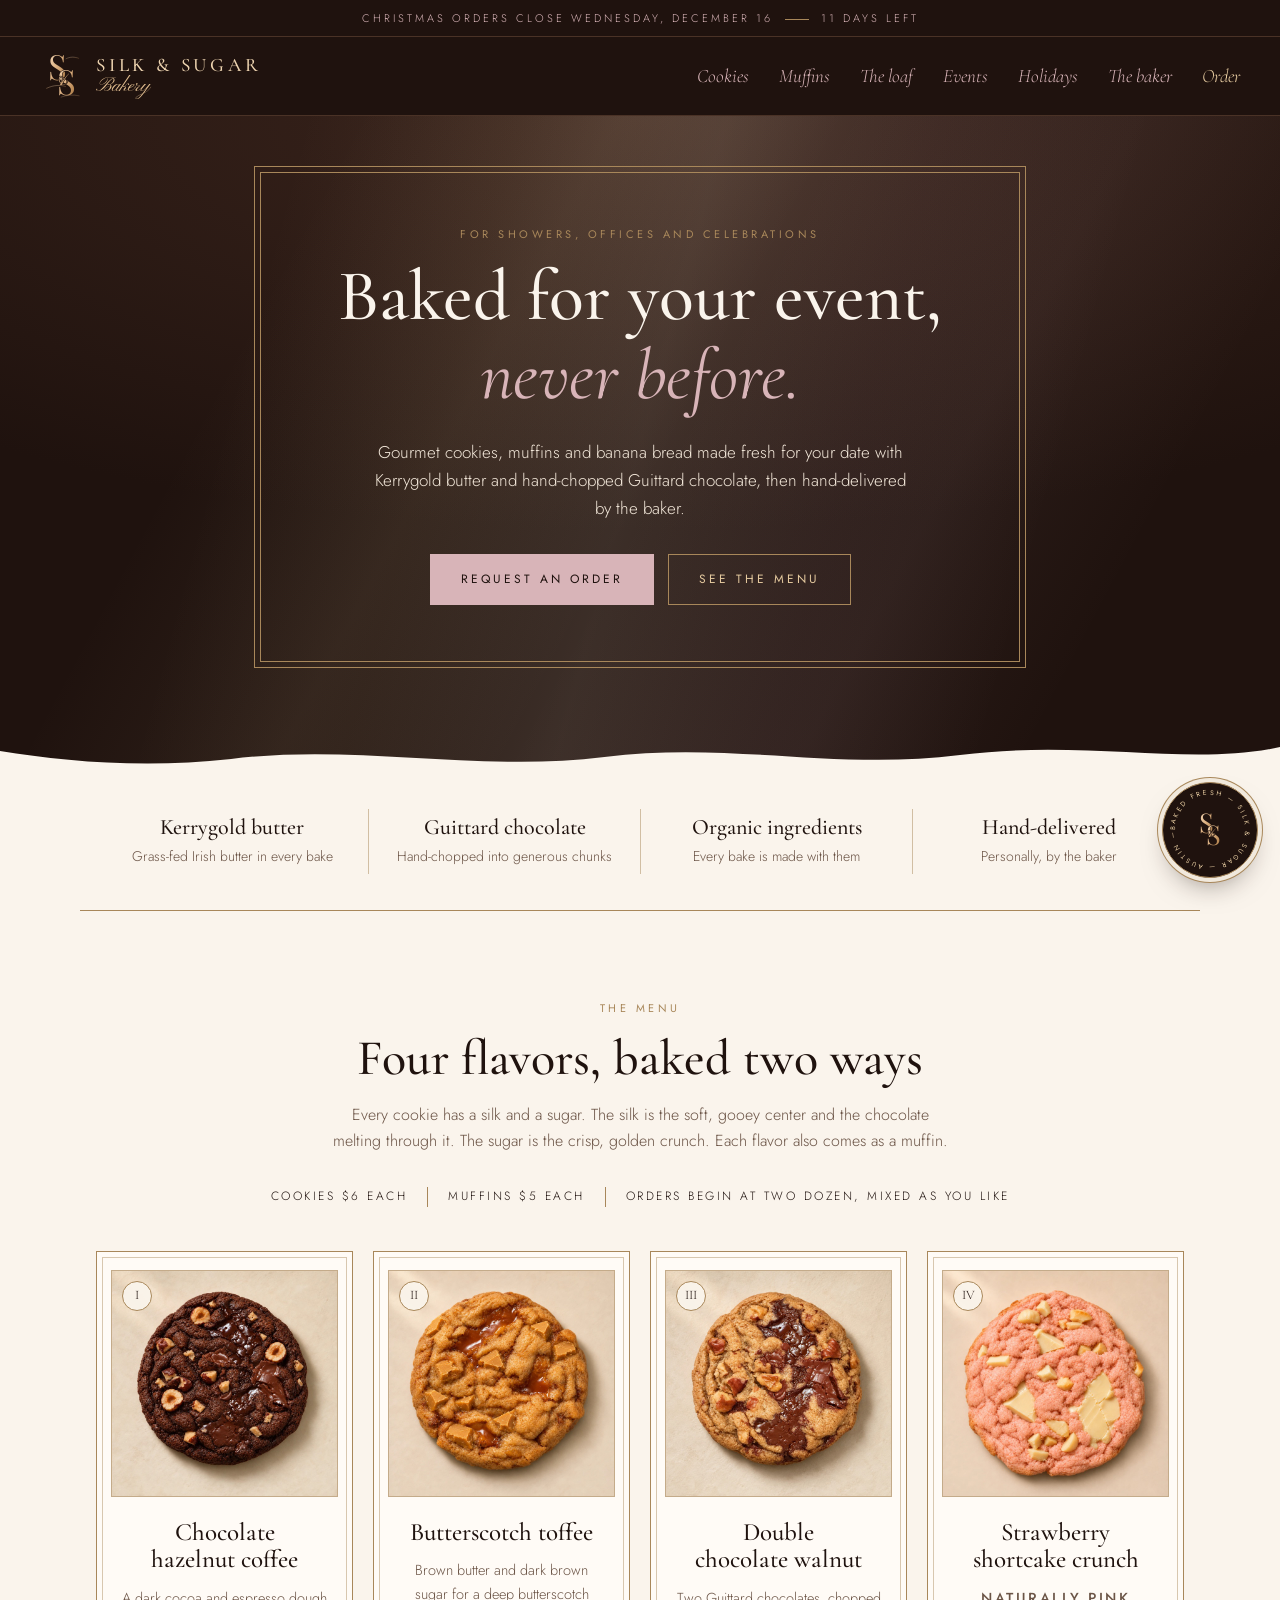
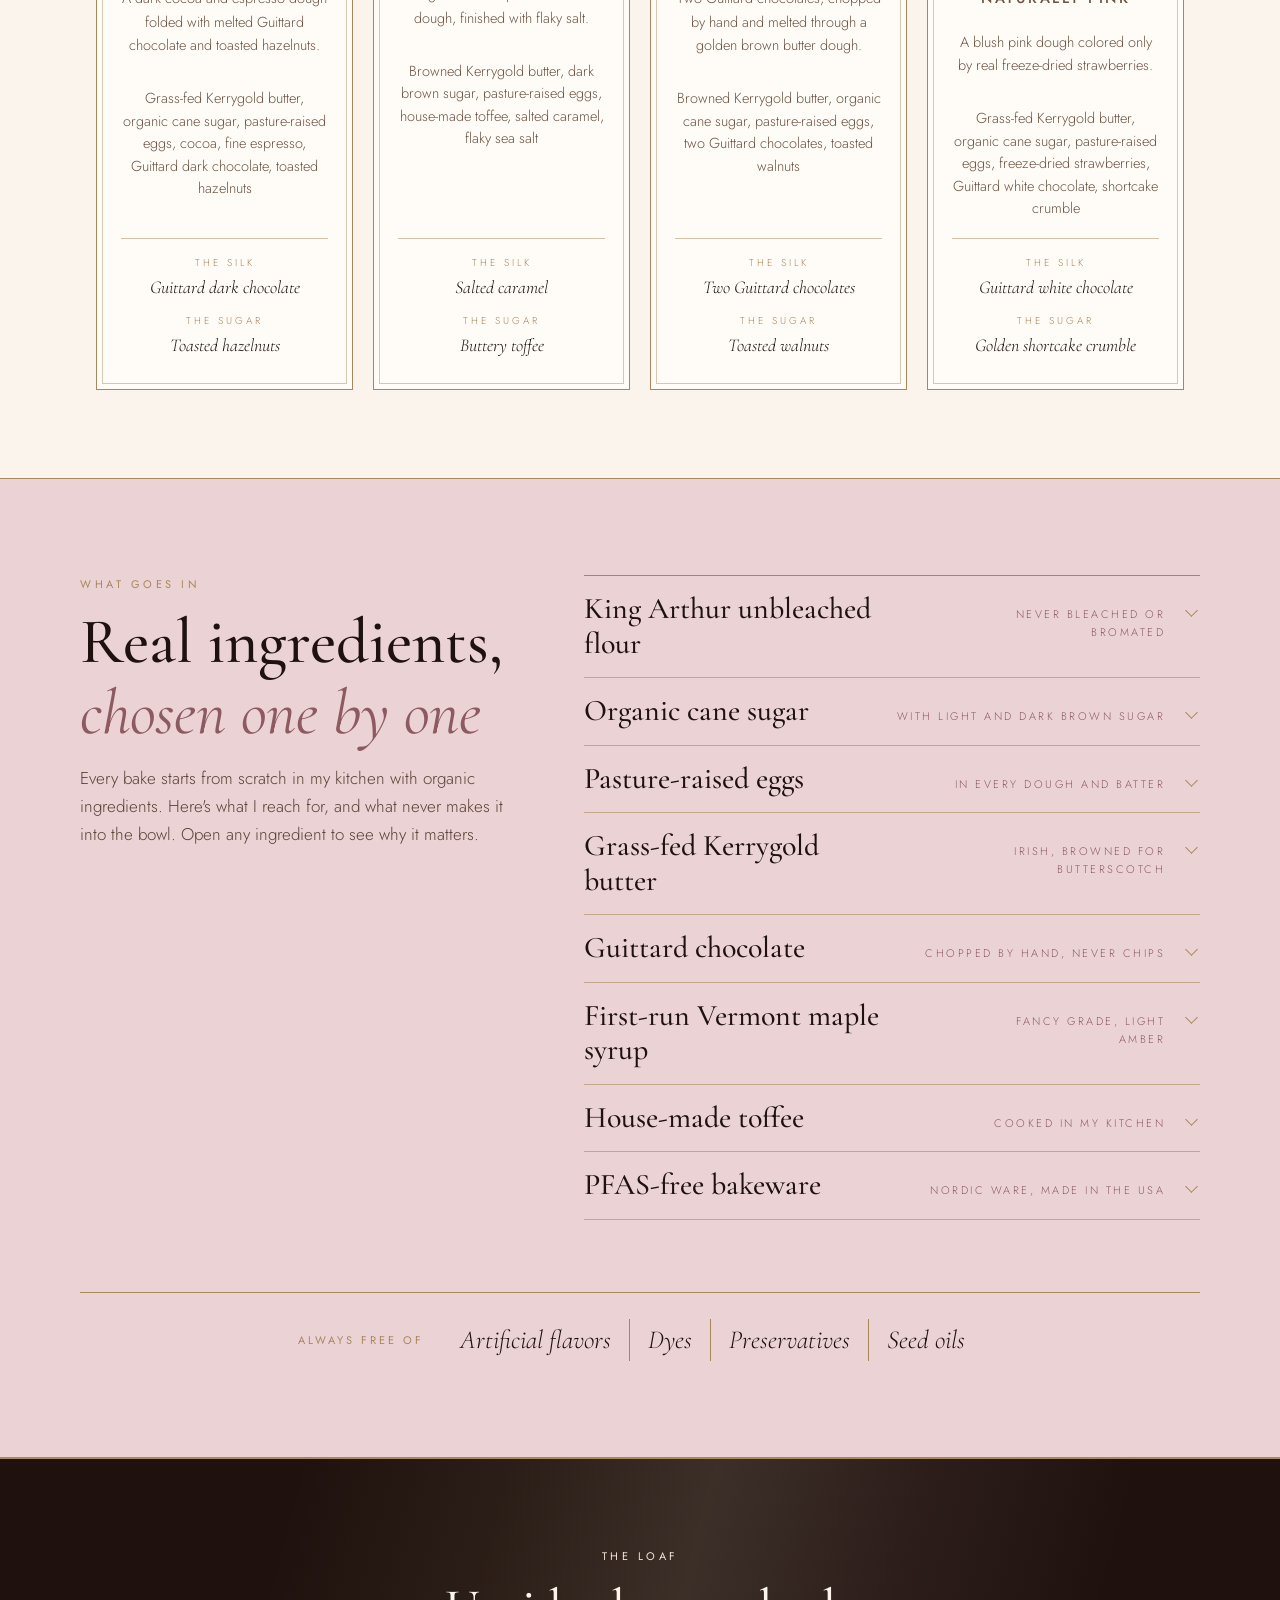
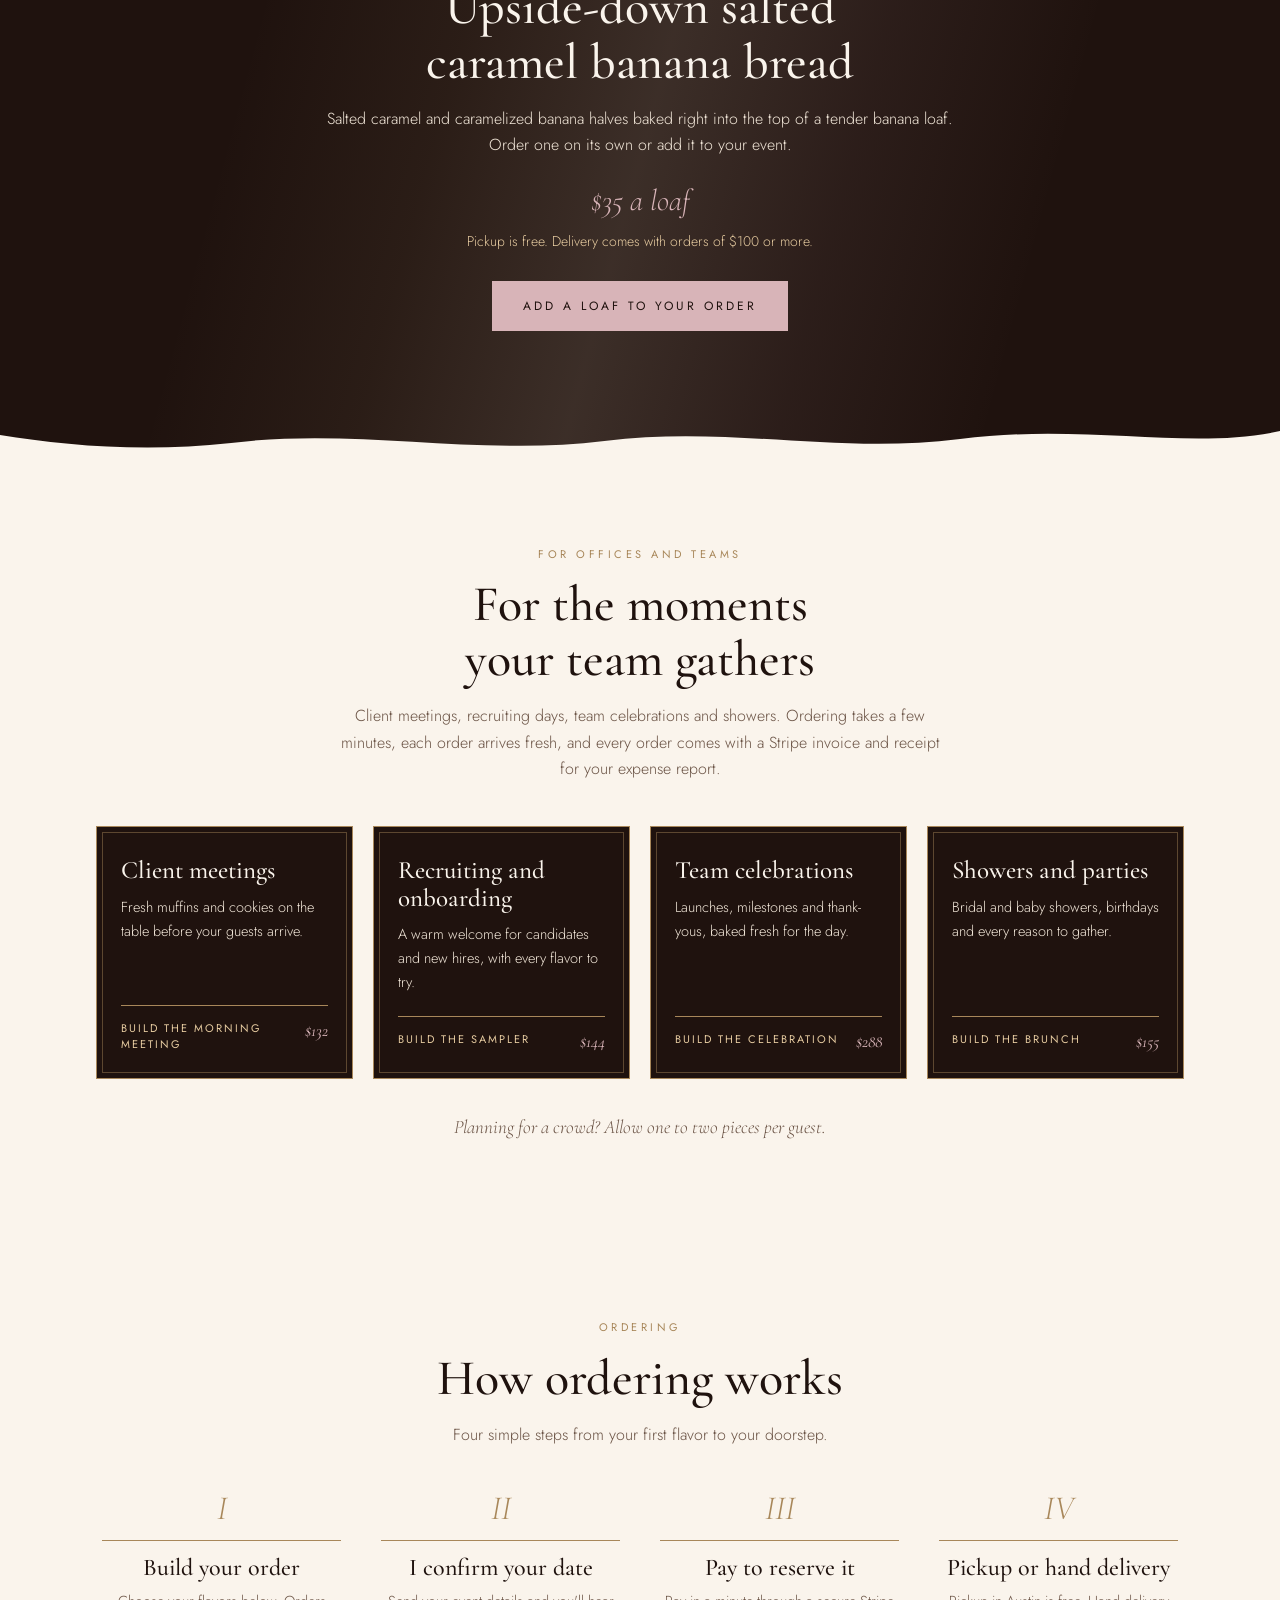
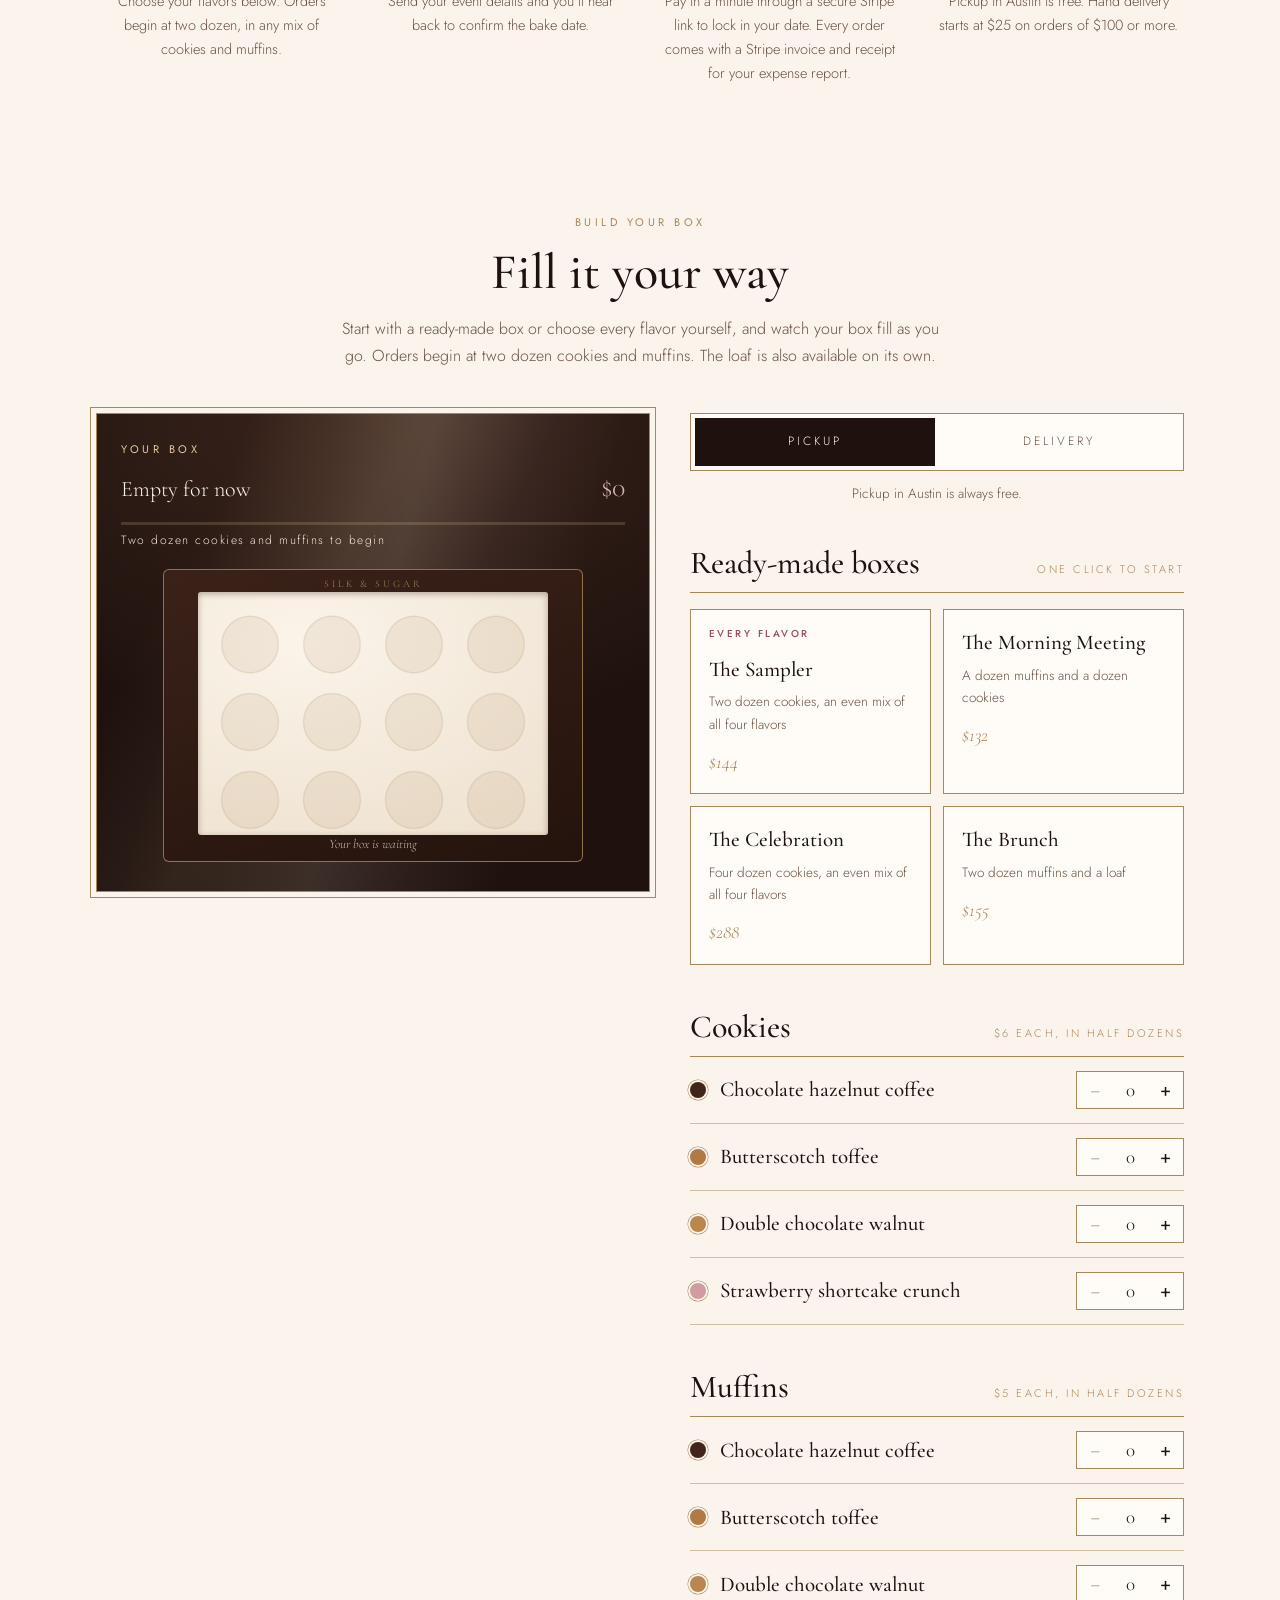
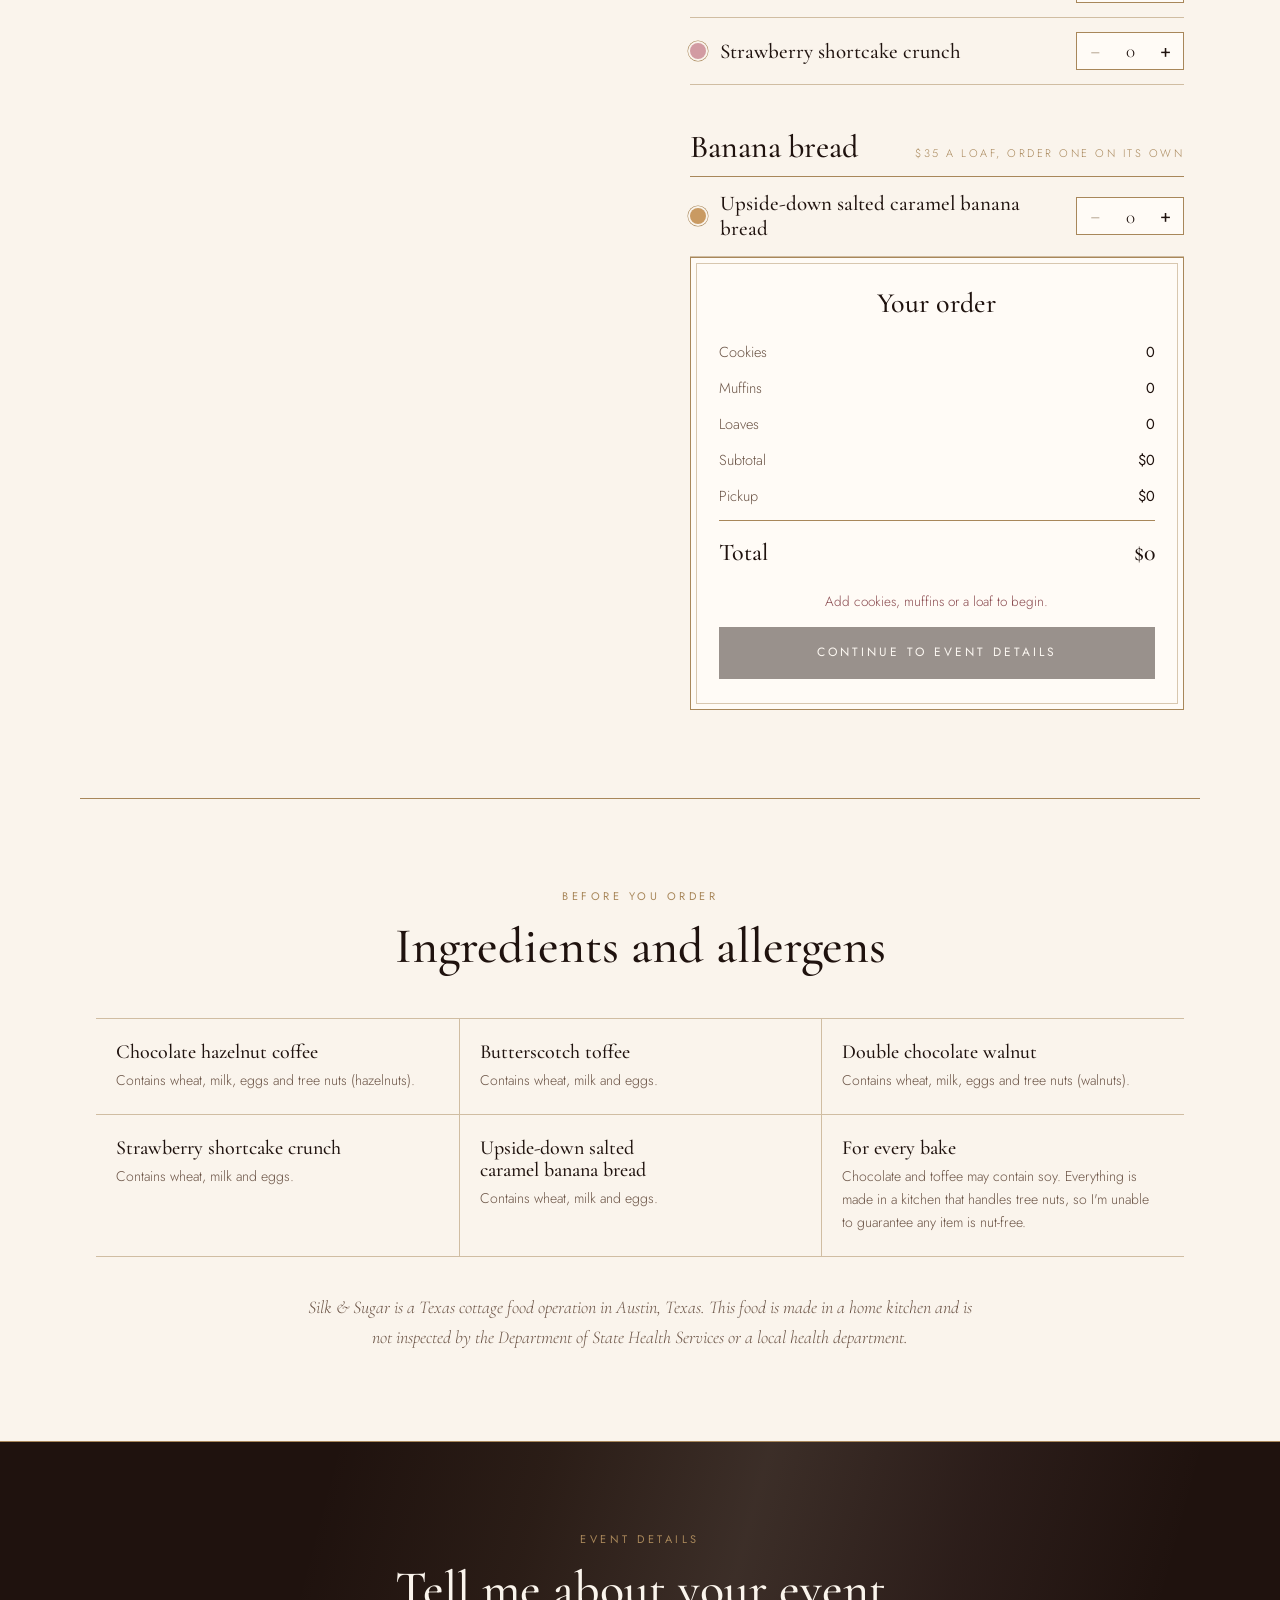
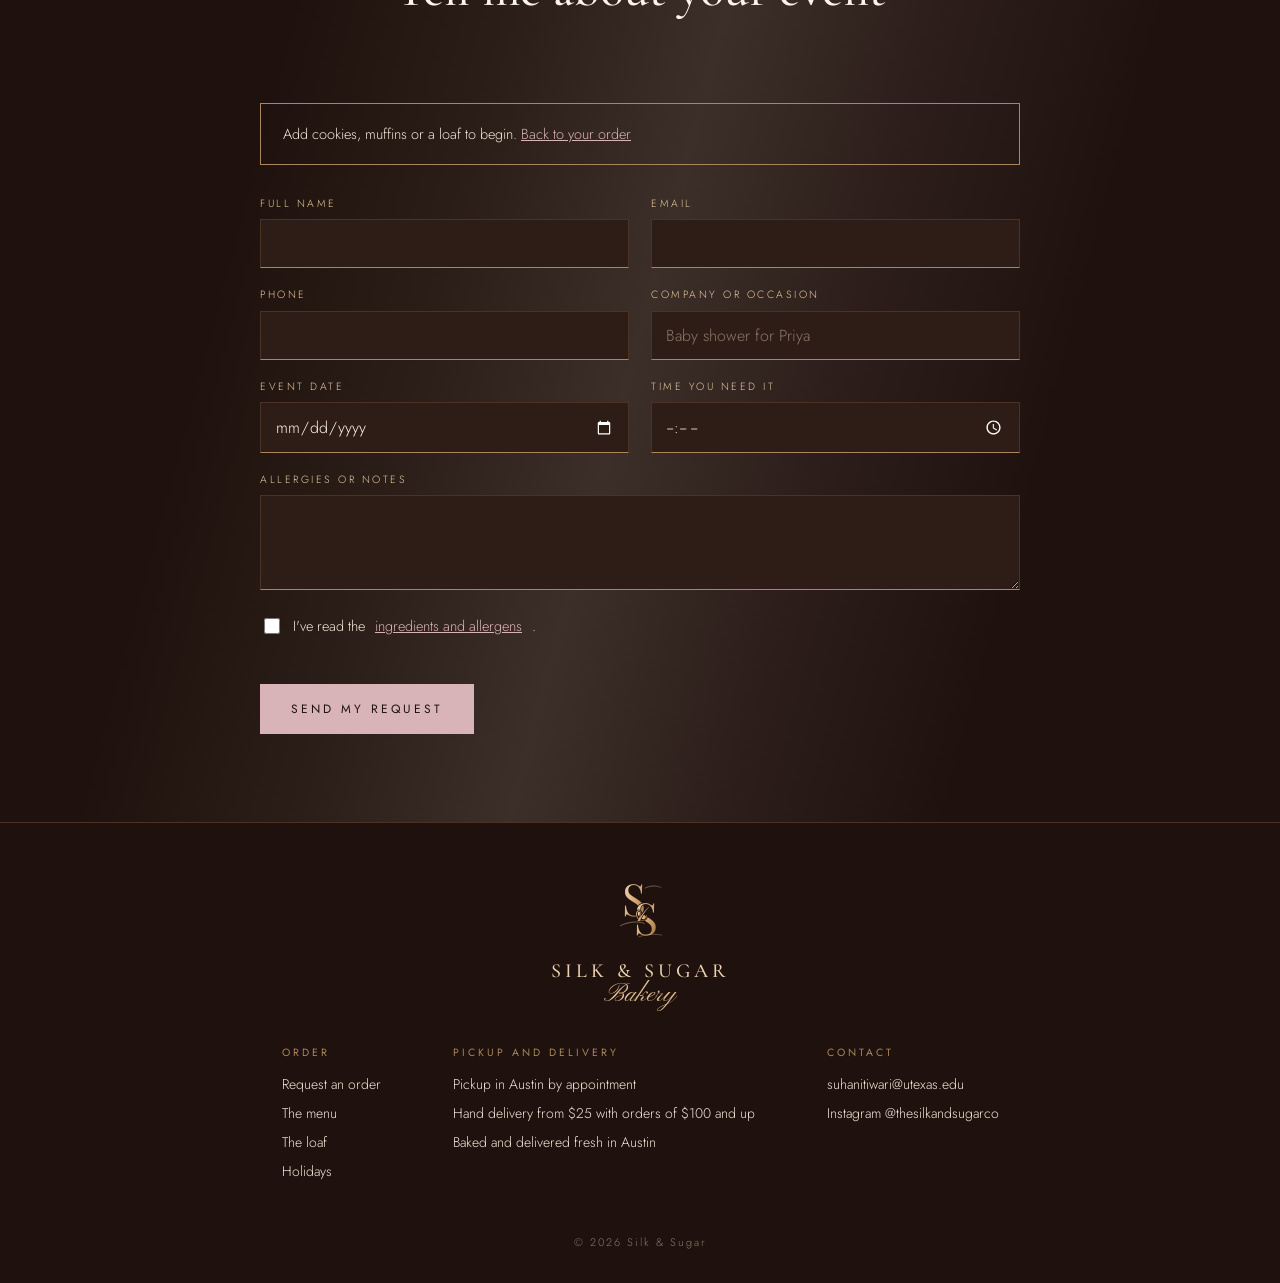
==== index.html @ fcbc401c "Name King Arthur flour and Nordic Ware, add expense receipt line" ====
<!doctype html>
<html lang="en">
<head>
  <meta charset="utf-8">
  <meta name="viewport" content="width=device-width, initial-scale=1">
  <title>Silk &amp; Sugar | Gourmet cookies for Austin events</title>
  <meta name="description" content="Gourmet cookies, muffins and banana bread made fresh for showers, offices and celebrations across Austin. Pickup or hand delivery by the baker.">
  <meta name="theme-color" content="#1F120E">
  <link rel="icon" href="favicon.svg" type="image/svg+xml">
  <link rel="preconnect" href="https://fonts.googleapis.com">
  <link rel="preconnect" href="https://fonts.gstatic.com" crossorigin>
  <link href="https://fonts.googleapis.com/css2?family=Gochi+Hand&family=Cormorant+Garamond:ital,wght@0,400;0,500;0,600;1,400;1,500&family=Jost:wght@300;400;500&family=Pinyon+Script&family=Playfair+Display:wght@400&display=swap" rel="stylesheet">
  <link rel="stylesheet" href="styles.css">
</head>
<body>

  <div class="announce">Made fresh for every event <span class="announce-sep" aria-hidden="true"></span> Pickup or hand delivery in Austin</div>

  <header class="masthead" id="top">
    <a class="brand" href="#top" aria-label="Silk and Sugar, home">
      <svg class="monogram" viewBox="0 0 200 220" aria-hidden="true">
        <defs>
          <linearGradient id="gold-head" x1="0" y1="0" x2="1" y2="1">
            <stop offset="0" stop-color="#F8E2C8" />
            <stop offset=".45" stop-color="#E0B587" />
            <stop offset=".75" stop-color="#B98955" />
            <stop offset="1" stop-color="#8C5F35" />
          </linearGradient>
        </defs>
        <g fill="url(#gold-head)" class="monogram-letters">
          <text x="80" y="130" class="mono-s">S</text>
          <text x="122" y="198" class="mono-s mono-cut">S</text>
          <text x="104" y="150" class="mono-amp mono-cut">&amp;</text>
        </g>
        <g fill="none" stroke="url(#gold-head)" stroke-linecap="round">
          <path d="M30 166 C 62 150, 96 150, 116 158" stroke-width="1.6" />
          <path d="M118 32 C 136 22, 158 22, 176 30" stroke-width="1.4" />
          <path d="M96 206 C 124 196, 150 194, 178 200" stroke-width="1.2" />
        </g>
      </svg>
      <span class="brand-text">
        <span class="wordmark">Silk &amp; Sugar</span>
        <span class="script">Bakery</span>
      </span>
    </a>
    <nav class="nav" aria-label="Main">
      <a href="#menu">Cookies</a>
      <a href="#menu">Muffins</a>
      <a href="#loaf">The loaf</a>
      <a href="#offices">Events</a>
      <a href="holidays.html">Holidays</a>
      <a href="about.html">The baker</a>
      <a href="#order" class="nav-order">Order</a>
    </nav>
  </header>

  <main>

    <section class="hero">
      <div class="hero-frame">
        <p class="eyebrow">For showers, offices and celebrations</p>
        <h1>Baked for your event,<em>never before.</em></h1>
        <p class="lede">Gourmet cookies, muffins and banana bread made fresh for your date with Kerrygold butter and hand-chopped Guittard chocolate, then hand-delivered by the baker.</p>
        <div class="actions">
          <a class="btn btn-rose" href="#order">Request an order</a>
          <a class="btn btn-line" href="#menu">See the menu</a>
        </div>
      </div>
    </section>

    <section class="promises" aria-label="What goes into every bake">
      <div class="promise">
        <h2>Kerrygold butter</h2>
        <p>Grass-fed Irish butter in every bake</p>
      </div>
      <div class="promise">
        <h2>Guittard chocolate</h2>
        <p>Hand-chopped into generous chunks</p>
      </div>
      <div class="promise">
        <h2>Organic ingredients</h2>
        <p>Every bake is made with them</p>
      </div>
      <div class="promise">
        <h2>Hand-delivered</h2>
        <p>Personally, by the baker</p>
      </div>
    </section>

    <section class="section menu" id="menu">
      <header class="section-head">
        <p class="eyebrow">The menu</p>
        <h2>Four flavors, baked two ways</h2>
        <p>Every cookie has a silk and a sugar. The silk is the soft, gooey center and the chocolate melting through it. The sugar is the crisp, golden crunch. Each flavor also comes as a muffin.</p>
      </header>

      <p class="price-line">
        <span>Cookies $6 each</span>
        <span>Muffins $5 each</span>
        <span>Orders begin at two dozen, mixed as you like</span>
      </p>

      <div class="flavors">
        <article class="flavor">
          <figure class="flavor-photo"><img src="images/cookie-hazelnut.jpg" alt="Chocolate hazelnut coffee cookie with toasted hazelnuts and melted dark chocolate" loading="lazy" width="720" height="720"><span class="numeral-tag" aria-hidden="true">I</span><svg class="photo-script" viewBox="0 0 100 100" aria-hidden="true"><defs><path id="top-hazelnut" d="M7.5 50 A42.5 42.5 0 0 1 92.5 50"/><path id="low-hazelnut" d="M3 50 A47 47 0 0 0 97 50"/></defs><text class="arch-label"><textPath href="#top-hazelnut" startOffset="50%" text-anchor="middle">HAZELNUT + ESPRESSO</textPath></text><text class="fabric"><textPath href="#low-hazelnut" startOffset="50%" text-anchor="middle">Suede</textPath></text></svg></figure>
          <h3>Chocolate hazelnut coffee</h3>
          <p>A dark cocoa and espresso dough folded with melted Guittard chocolate and toasted hazelnuts.</p>
          <p class="sourcing">Grass-fed Kerrygold butter, organic cane sugar, pasture-raised eggs, cocoa, fine espresso, Guittard dark chocolate, toasted hazelnuts</p>
          <dl>
            <div><dt>The silk</dt><dd>Guittard dark chocolate</dd></div>
            <div><dt>The sugar</dt><dd>Toasted hazelnuts</dd></div>
          </dl>
        </article>
        <article class="flavor">
          <figure class="flavor-photo"><img src="images/cookie-butterscotch.jpg" alt="Butterscotch toffee cookie with pools of salted caramel" loading="lazy" width="720" height="720"><span class="numeral-tag" aria-hidden="true">II</span><svg class="photo-script" viewBox="0 0 100 100" aria-hidden="true"><defs><path id="top-butterscotch" d="M7.5 50 A42.5 42.5 0 0 1 92.5 50"/><path id="low-butterscotch" d="M3 50 A47 47 0 0 0 97 50"/></defs><text class="arch-label"><textPath href="#top-butterscotch" startOffset="50%" text-anchor="middle">BUTTERSCOTCH + TOFFEE</textPath></text><text class="fabric"><textPath href="#low-butterscotch" startOffset="50%" text-anchor="middle">Satin</textPath></text></svg></figure>
          <h3>Butterscotch toffee</h3>
          <p>Brown butter and dark brown sugar for a deep butterscotch dough, finished with flaky salt.</p>
          <p class="sourcing">Browned Kerrygold butter, dark brown sugar, pasture-raised eggs, house-made toffee, salted caramel, flaky sea salt</p>
          <dl>
            <div><dt>The silk</dt><dd>Salted caramel</dd></div>
            <div><dt>The sugar</dt><dd>Buttery toffee</dd></div>
          </dl>
        </article>
        <article class="flavor">
          <figure class="flavor-photo"><img src="images/cookie-double.jpg" alt="Double chocolate walnut cookie with melted chocolate and toasted walnuts" loading="lazy" width="720" height="720"><span class="numeral-tag" aria-hidden="true">III</span><svg class="photo-script" viewBox="0 0 100 100" aria-hidden="true"><defs><path id="top-double" d="M7.5 50 A42.5 42.5 0 0 1 92.5 50"/><path id="low-double" d="M3 50 A47 47 0 0 0 97 50"/></defs><text class="arch-label"><textPath href="#top-double" startOffset="50%" text-anchor="middle">DOUBLE CHOC + WALNUT</textPath></text><text class="fabric"><textPath href="#low-double" startOffset="50%" text-anchor="middle">Velvet</textPath></text></svg></figure>
          <h3>Double chocolate walnut</h3>
          <p>Two Guittard chocolates, chopped by hand and melted through a golden brown butter dough.</p>
          <p class="sourcing">Browned Kerrygold butter, organic cane sugar, pasture-raised eggs, two Guittard chocolates, toasted walnuts</p>
          <dl>
            <div><dt>The silk</dt><dd>Two Guittard chocolates</dd></div>
            <div><dt>The sugar</dt><dd>Toasted walnuts</dd></div>
          </dl>
        </article>
        <article class="flavor">
          <figure class="flavor-photo"><img src="images/cookie-strawberry.jpg" alt="Pink strawberry shortcake cookie with white chocolate chunks" loading="lazy" width="720" height="720"><span class="numeral-tag" aria-hidden="true">IV</span><svg class="photo-script" viewBox="0 0 100 100" aria-hidden="true"><defs><path id="top-strawberry" d="M7.5 50 A42.5 42.5 0 0 1 92.5 50"/><path id="low-strawberry" d="M3 50 A47 47 0 0 0 97 50"/></defs><text class="arch-label"><textPath href="#top-strawberry" startOffset="50%" text-anchor="middle">STRAWBERRY + WHITE CHOC</textPath></text><text class="fabric"><textPath href="#low-strawberry" startOffset="50%" text-anchor="middle">Chiffon</textPath></text></svg></figure>
          <h3>Strawberry shortcake crunch</h3>
          <p class="tag tag-under">Naturally pink</p>
          <p>A blush pink dough colored only by real freeze-dried strawberries.</p>
          <p class="sourcing">Grass-fed Kerrygold butter, organic cane sugar, pasture-raised eggs, freeze-dried strawberries, Guittard white chocolate, shortcake crumble</p>
          <dl>
            <div><dt>The silk</dt><dd>Guittard white chocolate</dd></div>
            <div><dt>The sugar</dt><dd>Golden shortcake crumble</dd></div>
          </dl>
        </article>
      </div>
    </section>

    <section class="pantry" id="ingredients">
      <div class="pantry-inner">
        <header class="section-head">
          <p class="eyebrow">What goes in</p>
          <h2>Real ingredients, <em>chosen one by one</em></h2>
          <p>Every bake starts from scratch in my kitchen with organic ingredients. Here's what I reach for, and what never makes it into the bowl. Open any ingredient to see why it matters.</p>
        </header>
        <ul class="pantry-list">
          <li>
            <details>
              <summary><strong>King Arthur unbleached flour</strong><span>Never bleached or bromated</span><i class="chev" aria-hidden="true"></i></summary>
              <div class="pantry-more">
                <p><b>Many bakeries</b>Many bakeries buy bulk flour that has been bleached with chemicals to whiten it faster, and some still use flour treated with potassium bromate.</p>
                <p><b>Silk &amp; Sugar</b>I bake with King Arthur unbleached all-purpose flour, milled by an employee-owned Vermont company since 1790. It is never bleached or bromated, and its steady protein gives every cookie the same soft, thick center.</p>
              </div>
            </details>
          </li>
          <li>
            <details>
              <summary><strong>Organic cane sugar</strong><span>With light and dark brown sugar</span><i class="chev" aria-hidden="true"></i></summary>
              <div class="pantry-more">
                <p><b>Many bakeries</b>Many bakeries reach for one bag of refined white sugar.</p>
                <p><b>Silk &amp; Sugar</b>I layer organic cane sugar with light and dark brown sugar. Organic cane sugar is grown without synthetic pesticides and often keeps a hint of molasses, and the brown sugars add caramel depth and keep the centers soft and chewy.</p>
              </div>
            </details>
          </li>
          <li>
            <details>
              <summary><strong>Pasture-raised eggs</strong><span>In every dough and batter</span><i class="chev" aria-hidden="true"></i></summary>
              <div class="pantry-more">
                <p><b>Many bakeries</b>Many bakeries use conventional eggs or liquid eggs from a carton.</p>
                <p><b>Silk &amp; Sugar</b>My eggs come from hens that spend their days outdoors on pasture. The yolks are a deeper gold and taste richer, and an extra yolk in the dough gives every cookie its fudgy chew.</p>
              </div>
            </details>
          </li>
          <li>
            <details>
              <summary><strong>Grass-fed Kerrygold butter</strong><span>Irish, browned for butterscotch</span><i class="chev" aria-hidden="true"></i></summary>
              <div class="pantry-more">
                <p><b>Many bakeries</b>Many bakeries use margarine, shortening or butter blends because they cost less.</p>
                <p><b>Silk &amp; Sugar</b>Kerrygold comes from grass-fed Irish cows and has about 82 percent butterfat, more than standard American butter. That extra fat means richer flavor and a more tender bite, and browning it gives the butterscotch dough its toasty, nutty depth.</p>
              </div>
            </details>
          </li>
          <li>
            <details>
              <summary><strong>Guittard chocolate</strong><span>Chopped by hand, never chips</span><i class="chev" aria-hidden="true"></i></summary>
              <div class="pantry-more">
                <p><b>Many bakeries</b>Most cookies use chocolate chips, which are made to hold their shape in the oven.</p>
                <p><b>Silk &amp; Sugar</b>I chop Guittard bars by hand. Guittard has been making chocolate in San Francisco since 1868, and chopped bars melt into shards and pools that layer through every bite. That melting chocolate is the silk.</p>
              </div>
            </details>
          </li>
          <li>
            <details>
              <summary><strong>First-run Vermont maple syrup</strong><span>Fancy grade, light amber</span><i class="chev" aria-hidden="true"></i></summary>
              <div class="pantry-more">
                <p><b>Many bakeries</b>Many recipes use pancake syrup, which is mostly corn syrup with maple flavoring.</p>
                <p><b>Silk &amp; Sugar</b>I use fancy grade, light amber syrup from the first run of the Vermont sugaring season, with no additives or preservatives. It adds a warm, toasty note you can taste without making the cookies any sweeter.</p>
              </div>
            </details>
          </li>
          <li>
            <details>
              <summary><strong>House-made toffee</strong><span>Cooked in my kitchen</span><i class="chev" aria-hidden="true"></i></summary>
              <div class="pantry-more">
                <p><b>Many bakeries</b>Store-bought toffee bits often contain vegetable oils and artificial flavor.</p>
                <p><b>Silk &amp; Sugar</b>I cook my toffee from butter and sugar in my own kitchen until it turns deep amber, then break it into shards. It is the crunch in the butterscotch cookie, and it keeps "nothing artificial" true.</p>
              </div>
            </details>
          </li>
          <li>
            <details>
              <summary><strong>PFAS-free bakeware</strong><span>Nordic Ware, made in the USA</span><i class="chev" aria-hidden="true"></i></summary>
              <div class="pantry-more">
                <p><b>Many bakeries</b>Many nonstick pans and muffin tins are coated with PTFE, better known as Teflon, one of the PFAS "forever chemicals" that break down slowly and build up in the body.</p>
                <p><b>Silk &amp; Sugar</b>I bake on Nordic Ware, made in Minneapolis by a family company since 1946. Every cookie, muffin and loaf is mixed, baked and cooled with PFAS-free pans, tins and utensils, and the heavy aluminum heats evenly so the bottoms turn golden instead of scorching.</p>
              </div>
            </details>
          </li>
        </ul>
        <p class="free-of"><b>Always free of</b><span>Artificial flavors</span><span>Dyes</span><span>Preservatives</span><span>Seed oils</span></p>
      </div>
    </section>

    <section class="loaf" id="loaf">
      <div class="loaf-inner">
        <p class="eyebrow">The loaf</p>
        <h2>Upside-down salted caramel banana bread</h2>
        <p>Salted caramel and caramelized banana halves baked right into the top of a tender banana loaf. Order one on its own or add it to your event.</p>
        <p class="loaf-price">$35 a loaf</p>
        <p class="fine">Pickup is free. Delivery comes with orders of $100 or more.</p>
        <button class="btn btn-rose" type="button" data-add-loaf>Add a loaf to your order</button>
      </div>
    </section>

    <section class="section offices" id="offices">
      <header class="section-head">
        <p class="eyebrow">For offices and teams</p>
        <h2>For the moments your team gathers</h2>
        <p>Client meetings, recruiting days, team celebrations and showers. Ordering takes a few minutes, each order arrives fresh, and every order comes with a Stripe invoice and receipt for your expense report.</p>
      </header>
      <div class="occasions">
        <article class="occasion">
          <h3>Client meetings</h3>
          <p>Fresh muffins and cookies on the table before your guests arrive.</p>
          <button type="button" class="occasion-link" data-preset="meeting">Build The Morning Meeting <span>$132</span></button>
        </article>
        <article class="occasion">
          <h3>Recruiting and onboarding</h3>
          <p>A warm welcome for candidates and new hires, with every flavor to try.</p>
          <button type="button" class="occasion-link" data-preset="sampler">Build The Sampler <span>$144</span></button>
        </article>
        <article class="occasion">
          <h3>Team celebrations</h3>
          <p>Launches, milestones and thank-yous, baked fresh for the day.</p>
          <button type="button" class="occasion-link" data-preset="celebration">Build The Celebration <span>$288</span></button>
        </article>
        <article class="occasion">
          <h3>Showers and parties</h3>
          <p>Bridal and baby showers, birthdays and every reason to gather.</p>
          <button type="button" class="occasion-link" data-preset="brunch">Build The Brunch <span>$155</span></button>
        </article>
      </div>
      <p class="offices-note">Planning for a crowd? Allow one to two pieces per guest.</p>
    </section>

    <section class="section how" id="how">
      <header class="section-head">
        <p class="eyebrow">Ordering</p>
        <h2>How ordering works</h2>
        <p>Four simple steps from your first flavor to your doorstep.</p>
      </header>
      <ol class="steps">
        <li><span class="numeral">I</span><h3>Build your order</h3><p>Choose your flavors below. Orders begin at two dozen, in any mix of cookies and muffins.</p></li>
        <li><span class="numeral">II</span><h3>I confirm your date</h3><p>Send your event details and you'll hear back to confirm the bake date.</p></li>
        <li><span class="numeral">III</span><h3>Pay to reserve it</h3><p>Pay in a minute through a secure Stripe link to lock in your date. Every order comes with a Stripe invoice and receipt for your expense report.</p></li>
        <li><span class="numeral">IV</span><h3>Pickup or hand delivery</h3><p>Pickup in Austin is free. Hand delivery starts at $25 on orders of $100 or more.</p></li>
      </ol>
    </section>

    <section class="section order" id="order">
      <header class="section-head">
        <p class="eyebrow">Build your box</p>
        <h2>Fill it your way</h2>
        <p>Start with a ready-made box or choose every flavor yourself, and watch your box fill as you go. Orders begin at two dozen cookies and muffins. The loaf is also available on its own.</p>
      </header>

      <div class="builder">
        <div class="stage-col">
          <div class="stage" id="stage">
            <div class="stage-head">
              <p class="eyebrow">Your box</p>
              <p class="stage-count"><span id="stage-count">Empty for now</span><span class="stage-total" id="stage-total">$0</span></p>
              <div class="meter" aria-hidden="true"><span id="meter-fill"></span></div>
              <p class="meter-note" id="meter-note">Two dozen cookies and muffins to begin</p>
            </div>
            <div class="boxes" id="boxes" aria-hidden="true"></div>
          </div>
        </div>

        <div class="builder-main">
          <div class="mode-wrap">
            <div class="mode" role="radiogroup" aria-label="Pickup or delivery">
              <label><input type="radio" name="fulfil" value="pickup" checked><span>Pickup</span></label>
              <label><input type="radio" name="fulfil" value="delivery"><span>Delivery</span></label>
            </div>
            <div class="zones" id="zones" hidden></div>
            <p class="mode-note" id="mode-note">Pickup in Austin is always free.</p>
          </div>
          <div class="presets" id="presets"></div>
          <div class="builder-list" id="builder-list"></div>

        <aside class="summary" aria-live="polite">
          <h3>Your order</h3>
          <dl class="totals">
            <div><dt>Cookies</dt><dd id="sum-cookies">0</dd></div>
            <div><dt>Muffins</dt><dd id="sum-muffins">0</dd></div>
            <div><dt>Loaves</dt><dd id="sum-loaves">0</dd></div>
            <div><dt>Subtotal</dt><dd id="sum-subtotal">$0</dd></div>
          </dl>

          <dl class="totals totals-final">
            <div><dt id="sum-delivery-label">Pickup</dt><dd id="sum-delivery">$0</dd></div>
            <div class="grand"><dt>Total</dt><dd id="sum-total">$0</dd></div>
          </dl>

          <p class="status" id="sum-status"></p>
          <a class="btn btn-dark btn-block" href="#details" id="to-details">Continue to event details</a>
        </aside>
        </div>
      </div>

      <div class="mini-bar" id="mini-bar">
        <span class="mini-count" id="mini-count">Your box is empty</span>
        <span class="mini-total" id="mini-total">$0</span>
        <a href="#stage" class="mini-link">See your box</a>
      </div>
    </section>

    <section class="section labels" id="labels">
      <header class="section-head">
        <p class="eyebrow">Before you order</p>
        <h2>Ingredients and allergens</h2>
      </header>
      <div class="label-grid">
        <div><h3>Chocolate hazelnut coffee</h3><p>Contains wheat, milk, eggs and tree nuts (hazelnuts).</p></div>
        <div><h3>Butterscotch toffee</h3><p>Contains wheat, milk and eggs.</p></div>
        <div><h3>Double chocolate walnut</h3><p>Contains wheat, milk, eggs and tree nuts (walnuts).</p></div>
        <div><h3>Strawberry shortcake crunch</h3><p>Contains wheat, milk and eggs.</p></div>
        <div><h3>Upside-down salted caramel banana bread</h3><p>Contains wheat, milk and eggs.</p></div>
        <div><h3>For every bake</h3><p>Chocolate and toffee may contain soy. Everything is made in a kitchen that handles tree nuts, so I'm unable to guarantee any item is nut-free.</p></div>
      </div>
      <p class="statement">Silk &amp; Sugar is a Texas cottage food operation in Austin, Texas. This food is made in a home kitchen and is not inspected by the Department of State Health Services or a local health department.</p>
    </section>

    <section class="details" id="details">
      <div class="details-inner">
        <header class="section-head">
          <p class="eyebrow">Event details</p>
          <h2>Tell me about your event</h2>
          <p>You'll hear back to confirm your date, then receive a Stripe invoice to pay for your order.</p>
        </header>

        <form id="order-form" novalidate>
          <div class="form-order" id="form-order">
            <p>Your order is empty. <a href="#order">Choose your flavors</a> first.</p>
          </div>

          <div class="fields">
            <label>Full name<input name="name" autocomplete="name" required></label>
            <label>Email<input name="email" type="email" autocomplete="email" required></label>
            <label>Phone<input name="phone" type="tel" autocomplete="tel" required></label>
            <label>Company or occasion<input name="occasion" placeholder="Baby shower for Priya"></label>
            <label>Event date<input name="date" type="date" required></label>
            <label>Time you need it<input name="time" type="time"></label>
            <label class="wide" id="address-field" hidden>Delivery address<input name="address" autocomplete="street-address"></label>
            <label class="wide">Allergies or notes<textarea name="notes" rows="3"></textarea></label>
          </div>

          <label class="check"><input type="checkbox" name="labels" required> I've read the <a href="#labels">ingredients and allergens</a>.</label>

          <p class="form-error" id="form-error" role="alert"></p>
          <button class="btn btn-rose" type="submit">Send my request</button>
        </form>

        <div class="thanks" id="thanks" hidden>
          <h3>Thank you</h3>
          <p>Your request is in. You'll hear back to confirm your date and receive your Stripe invoice.</p>
        </div>
      </div>
    </section>

  </main>

  <footer class="footer">
    <svg class="monogram monogram-small" viewBox="0 0 200 220" aria-hidden="true">
      <defs>
        <linearGradient id="gold-foot" x1="0" y1="0" x2="1" y2="1">
          <stop offset="0" stop-color="#F8E2C8" />
          <stop offset=".45" stop-color="#E0B587" />
          <stop offset=".75" stop-color="#B98955" />
          <stop offset="1" stop-color="#8C5F35" />
        </linearGradient>
      </defs>
      <g fill="url(#gold-foot)" class="monogram-letters">
        <text x="80" y="130" class="mono-s">S</text>
        <text x="122" y="198" class="mono-s mono-cut">S</text>
        <text x="104" y="150" class="mono-amp mono-cut">&amp;</text>
      </g>
      <g fill="none" stroke="url(#gold-foot)" stroke-linecap="round">
        <path d="M30 166 C 62 150, 96 150, 116 158" stroke-width="1.6" />
        <path d="M118 32 C 136 22, 158 22, 176 30" stroke-width="1.4" />
        <path d="M96 206 C 124 196, 150 194, 178 200" stroke-width="1.2" />
      </g>
    </svg>
    <p class="wordmark wordmark-small">Silk &amp; Sugar</p>
    <p class="script script-small">Bakery</p>
    <div class="footer-cols">
      <div>
        <h4>Order</h4>
        <a href="#order">Request an order</a>
        <a href="#menu">The menu</a>
        <a href="#loaf">The loaf</a>
        <a href="holidays.html">Holidays</a>
      </div>
      <div>
        <h4>Pickup and delivery</h4>
        <p>Pickup in Austin by appointment</p>
        <p>Hand delivery from $25 with orders of $100 and up</p>
        <p>Baked and delivered fresh in Austin</p>
      </div>
      <div>
        <h4>Contact</h4>
        <a href="mailto:suhanitiwari@utexas.edu">suhanitiwari@utexas.edu</a>
        <a href="https://www.instagram.com/thesilkandsugarco/" target="_blank" rel="noopener">Instagram @thesilkandsugarco</a>
      </div>
    </div>
    <p class="copyright">&copy; 2026 Silk &amp; Sugar</p>
  </footer>

  <script src="treats.js"></script>
  <script src="script.js"></script>
  <script src="site.js"></script>
  <script src="motion.js"></script>
</body>
</html>
---- styles.css ----
:root {
  --ristretto: #1F120E;
  --roast: #2E1C16;
  --roast-line: #4A3226;
  --rose: #D8B4B8;
  --rose-soft: #EBD3D5;
  --ivory: #FAF4EC;
  --champagne: #F1E6D8;
  --gold: #A8875A;
  --gold-light: #E6CBA0;
  --ink: #1F120E;
  --ink-soft: #6B5446;
  --serif: 'Cormorant Garamond', Georgia, 'Times New Roman', serif;
  --sans: 'Jost', 'Helvetica Neue', Arial, sans-serif;
  --wrap: 1120px;
}

* { box-sizing: border-box; }
html { scroll-behavior: smooth; scroll-padding-top: 12px; }
body {
  margin: 0;
  background: var(--ivory);
  color: var(--ink);
  font-family: var(--sans);
  font-weight: 300;
  font-size: 16px;
  line-height: 1.65;
  -webkit-font-smoothing: antialiased;
}
img { max-width: 100%; }
[hidden] { display: none !important; }
a { color: inherit; }
h1, h2, h3 { font-family: var(--serif); font-weight: 500; line-height: 1.1; margin: 0; text-wrap: balance; }

.eyebrow {
  margin: 0 0 14px;
  font-size: 11px;
  font-weight: 400;
  letter-spacing: 3.5px;
  text-transform: uppercase;
  color: var(--gold);
}

/* Announcement bar and masthead */
.announce {
  background: var(--ristretto);
  color: var(--rose);
  text-align: center;
  font-size: 11px;
  letter-spacing: 3px;
  text-transform: uppercase;
  padding: 9px 16px;
  border-bottom: 0.5px solid var(--roast-line);
}
.announce-sep {
  display: inline-block;
  width: 24px;
  height: 0.5px;
  background: var(--gold);
  vertical-align: middle;
  margin: 0 12px;
}

.masthead {
  background: var(--ristretto);
  color: var(--ivory);
  display: flex;
  align-items: center;
  justify-content: space-between;
  gap: 16px 32px;
  padding: 14px 40px;
  border-bottom: 0.5px solid var(--roast-line);
}
.brand { display: inline-flex; align-items: center; gap: 12px; text-decoration: none; }
.monogram { width: 44px; height: 50px; overflow: visible; flex: none; }
.mono-s { font-family: 'Playfair Display', 'Bodoni Moda', Georgia, serif; font-size: 158px; text-anchor: middle; }
.mono-amp { font-family: 'Pinyon Script', cursive; font-size: 104px; text-anchor: middle; }
.mono-cut { stroke: var(--ristretto); stroke-width: 5; paint-order: stroke; }
.brand-text { display: flex; flex-direction: column; align-items: flex-start; }
.wordmark {
  font-family: var(--serif);
  font-weight: 500;
  font-size: 19px;
  line-height: 1.1;
  letter-spacing: 0.2em;
  text-transform: uppercase;
  color: #EED4B0;
}
.script { font-family: 'Pinyon Script', cursive; font-size: 20px; line-height: 1; color: #E2BE90; margin-top: 1px; }

.nav { display: flex; flex-wrap: wrap; justify-content: flex-end; gap: 4px 30px; }
.nav a {
  font-family: var(--serif);
  font-style: italic;
  font-size: 19px;
  color: var(--rose);
  text-decoration: none;
  transition: color .2s;
}
.nav a:hover { color: var(--gold-light); }
.nav .nav-order { color: var(--gold-light); }

/* Hero: espresso satin */
.hero {
  color: var(--ivory);
  padding: 56px 16px 72px;
  background:
    linear-gradient(118deg, transparent 22%, rgba(230, 203, 160, .07) 38%, transparent 52%, rgba(216, 180, 184, .06) 70%, transparent 84%),
    radial-gradient(120% 90% at 50% 0%, #3A241C 0%, var(--ristretto) 70%);
}
.hero-frame {
  max-width: 760px;
  margin: 0 auto;
  text-align: center;
  padding: 52px 28px 56px;
  border: 1px solid var(--gold);
  outline: 0.5px solid var(--gold);
  outline-offset: 5px;
}
.hero h1 { font-size: clamp(40px, 7vw, 72px); font-weight: 500; color: var(--ivory); }
.hero h1 em { display: block; font-style: italic; font-weight: 400; color: var(--rose); }
.lede { max-width: 540px; margin: 22px auto 0; color: var(--champagne); font-size: 17px; }
.actions { display: flex; flex-wrap: wrap; justify-content: center; gap: 14px; margin-top: 32px; }

.btn {
  display: inline-block;
  font-family: var(--sans);
  font-size: 12px;
  font-weight: 400;
  letter-spacing: 3px;
  text-transform: uppercase;
  text-decoration: none;
  text-align: center;
  padding: 15px 30px;
  border: 1px solid transparent;
  cursor: pointer;
  transition: background .2s, color .2s, border-color .2s;
}
.btn-rose { background: var(--rose); color: var(--ristretto); border-color: var(--rose); }
.btn-rose:hover { background: var(--rose-soft); border-color: var(--rose-soft); }
.btn-line { background: transparent; color: var(--gold-light); border-color: var(--gold); }
.btn-line:hover { background: rgba(168, 135, 90, .14); }
.btn-dark { background: var(--ristretto); color: var(--ivory); border-color: var(--ristretto); }
.btn-dark:hover { background: var(--roast); }
.btn-block { display: block; width: 100%; }
.btn[aria-disabled="true"] { opacity: .45; pointer-events: none; }

/* Promise bar */
.promises {
  display: grid;
  grid-template-columns: repeat(4, 1fr);
  max-width: var(--wrap);
  margin: 0 auto;
  padding: 36px 16px;
  border-bottom: 0.5px solid var(--gold);
}
.promise { text-align: center; padding: 6px 18px; }
.promise + .promise { border-left: 0.5px solid rgba(168, 135, 90, .5); }
.promise h2 { font-size: 22px; }
.promise p { margin: 6px 0 0; font-size: 14px; color: var(--ink-soft); }

/* Sections */
.section { max-width: var(--wrap); margin: 0 auto; padding: 88px 16px; }
.section-head { text-align: center; max-width: 620px; margin: 0 auto 44px; }
.section-head h2 { font-size: clamp(34px, 5vw, 50px); }
.section-head p:not(.eyebrow) { margin: 16px 0 0; color: var(--ink-soft); }

.price-line {
  display: flex;
  flex-wrap: wrap;
  justify-content: center;
  gap: 8px 0;
  margin: -12px 0 44px;
  font-size: 12px;
  letter-spacing: 2.5px;
  text-transform: uppercase;
}
.price-line span { padding: 0 20px; text-align: center; }
.price-line span + span { border-left: 0.5px solid var(--gold); }

.flavors { display: grid; grid-template-columns: repeat(4, 1fr); gap: 20px; }
.flavor {
  position: relative;
  background: #FFFBF6;
  border: 0.5px solid var(--gold);
  outline: 0.5px solid rgba(168, 135, 90, .45);
  outline-offset: -7px;
  padding: 34px 24px 28px;
  text-align: center;
  display: flex;
  flex-direction: column;
}
.seal {
  width: 64px;
  height: 64px;
  margin: 0 auto 20px;
  border-radius: 50%;
  background: var(--tone);
  box-shadow: 0 0 0 3px #FFFBF6, 0 0 0 4px var(--gold);
  display: flex;
  align-items: center;
  justify-content: center;
  font-family: var(--serif);
  font-size: 20px;
  color: var(--ivory);
}
.flavor h3 { font-size: 25px; }
.flavor > p { margin: 12px 0 18px; font-size: 14.5px; color: var(--ink-soft); }
.flavor dl { margin: auto 0 0; padding-top: 16px; border-top: 0.5px solid rgba(168, 135, 90, .5); }
.flavor dl div + div { margin-top: 10px; }
.flavor dt { font-size: 10px; letter-spacing: 3px; text-transform: uppercase; color: var(--gold); }
.flavor dd { margin: 2px 0 0; font-family: var(--serif); font-style: italic; font-size: 18px; }

/* Loaf */
.loaf {
  background: var(--ristretto);
  color: var(--ivory);
  padding: 88px 16px;
  text-align: center;
  border-top: 1px solid var(--gold);
  border-bottom: 1px solid var(--gold);
}
.loaf-inner { max-width: 640px; margin: 0 auto; }
.loaf h2 { font-size: clamp(34px, 5vw, 50px); }
.loaf p { color: var(--champagne); }
.loaf-price { font-family: var(--serif); font-style: italic; font-size: 30px; color: var(--rose) !important; margin: 18px 0 0; }
.loaf .fine { font-size: 14px; color: var(--gold-light); margin: 4px 0 28px; }

/* Steps */
.steps { list-style: none; margin: 0; padding: 0; display: grid; grid-template-columns: repeat(4, 1fr); gap: 28px; counter-reset: none; }
.steps li { text-align: center; padding: 0 6px; }
.numeral {
  display: block;
  font-family: var(--serif);
  font-style: italic;
  font-size: 34px;
  color: var(--gold);
  line-height: 1;
  padding-bottom: 14px;
  margin-bottom: 14px;
  border-bottom: 0.5px solid var(--gold);
}
.steps h3 { font-size: 24px; }
.steps p { margin: 8px 0 0; font-size: 14.5px; color: var(--ink-soft); }

/* Order builder */
.order { padding-top: 40px; }
.builder { display: grid; grid-template-columns: minmax(0, 1fr) 340px; gap: 32px; align-items: start; }
.group + .group { margin-top: 44px; }
.group-head { display: flex; align-items: baseline; justify-content: space-between; gap: 6px 16px; flex-wrap: wrap; padding-bottom: 12px; border-bottom: 1px solid var(--gold); }
.group-head h3 { font-size: 32px; }
.group-head p { margin: 0; font-size: 11px; letter-spacing: 2.5px; text-transform: uppercase; color: var(--gold); }
.row {
  display: flex;
  align-items: center;
  justify-content: space-between;
  gap: 16px;
  padding: 14px 0;
  border-bottom: 0.5px solid rgba(168, 135, 90, .5);
}
.row-name { display: flex; align-items: center; gap: 14px; }
.row-dot { width: 16px; height: 16px; border-radius: 50%; background: var(--tone); box-shadow: 0 0 0 2px var(--ivory), 0 0 0 2.5px var(--gold); flex: none; }
.row-name h4 { margin: 0; font-family: var(--serif); font-weight: 500; font-size: 21px; line-height: 1.2; }
.stepper { display: inline-flex; align-items: center; border: 0.5px solid var(--gold); background: #FFFBF6; }
.stepper button {
  width: 36px;
  height: 36px;
  border: 0;
  background: transparent;
  color: var(--ink);
  font-size: 18px;
  font-family: var(--sans);
  cursor: pointer;
}
.stepper button:hover { background: var(--champagne); }
.stepper button:disabled { color: #C9BBAA; cursor: default; background: transparent; }
.stepper output { min-width: 34px; text-align: center; font-family: var(--serif); font-size: 19px; }

.summary {
  position: sticky;
  top: 16px;
  background: #FFFBF6;
  border: 0.5px solid var(--gold);
  outline: 0.5px solid rgba(168, 135, 90, .45);
  outline-offset: -7px;
  padding: 30px 28px;
}
.summary h3 { font-size: 28px; text-align: center; margin-bottom: 16px; }
.totals { margin: 0; }
.totals div { display: flex; justify-content: space-between; gap: 12px; padding: 6px 0; font-size: 14.5px; }
.totals dt { color: var(--ink-soft); }
.totals dd { margin: 0; font-weight: 400; }
.totals .grand { border-top: 0.5px solid var(--gold); margin-top: 6px; padding-top: 12px; }
.totals .grand dt, .totals .grand dd { font-family: var(--serif); font-size: 24px; color: var(--ink); font-weight: 500; }
.fulfil { border: 0; border-top: 0.5px solid rgba(168, 135, 90, .5); border-bottom: 0.5px solid rgba(168, 135, 90, .5); margin: 12px 0; padding: 14px 0; }
.fulfil legend { font-size: 10px; letter-spacing: 2.5px; text-transform: uppercase; color: var(--gold); padding: 0 8px 0 0; }
.fulfil label { display: flex; gap: 10px; align-items: center; font-size: 14.5px; padding: 4px 0; cursor: pointer; }
.fulfil input, .check input { accent-color: var(--ristretto); width: 16px; height: 16px; }
.status { font-size: 13.5px; min-height: 22px; margin: 12px 0 14px; color: #8A4A4F; text-align: center; }
.status.ok { color: var(--ink-soft); }

/* Labels */
.labels { border-top: 0.5px solid var(--gold); }
.label-grid { display: grid; grid-template-columns: repeat(3, 1fr); gap: 0; border-top: 0.5px solid rgba(168, 135, 90, .5); }
.label-grid div { padding: 22px 20px; border-bottom: 0.5px solid rgba(168, 135, 90, .5); }
.label-grid div:not(:nth-child(3n+1)) { border-left: 0.5px solid rgba(168, 135, 90, .5); }
.label-grid h3 { font-size: 20px; }
.label-grid p { margin: 6px 0 0; font-size: 14px; color: var(--ink-soft); }
.statement { max-width: 680px; margin: 36px auto 0; text-align: center; font-family: var(--serif); font-style: italic; font-size: 18px; color: var(--ink-soft); }

/* Event details form */
.details { background: var(--ristretto); color: var(--ivory); padding: 88px 16px; border-top: 1px solid var(--gold); }
.details-inner { max-width: 760px; margin: 0 auto; }
.details .section-head p:not(.eyebrow) { color: var(--champagne); }
.form-order {
  border: 0.5px solid var(--gold);
  padding: 18px 22px;
  margin-bottom: 30px;
  font-size: 14.5px;
  color: var(--champagne);
}
.form-order p { margin: 0; }
.form-order a { color: var(--rose); }
.form-order ul { list-style: none; margin: 0; padding: 0; }
.form-order li { display: flex; justify-content: space-between; gap: 12px; padding: 3px 0; }
.form-order .form-total { border-top: 0.5px solid var(--roast-line); margin-top: 8px; padding-top: 10px; color: var(--ivory); font-weight: 400; }
.fields { display: grid; grid-template-columns: 1fr 1fr; gap: 18px 22px; }
.fields label { display: flex; flex-direction: column; gap: 7px; font-size: 10.5px; letter-spacing: 2.5px; text-transform: uppercase; color: var(--gold-light); }
.fields .wide { grid-column: 1 / -1; }
.fields input, .fields textarea {
  font: 300 16px var(--sans);
  letter-spacing: normal;
  text-transform: none;
  color: var(--ivory);
  background: var(--roast);
  border: 0.5px solid var(--roast-line);
  border-bottom-color: var(--gold);
  padding: 12px 14px;
  border-radius: 0;
  width: 100%;
  color-scheme: dark;
}
.fields input::placeholder { color: #8C7666; }
.fields input:focus, .fields textarea:focus { outline: none; border-color: var(--rose); }
.fields .invalid { border-color: #D98A92; }
.check { display: flex; gap: 10px; align-items: center; margin: 24px 0 8px; font-size: 14.5px; color: var(--champagne); cursor: pointer; }
.check a { color: var(--rose); }
.check input { accent-color: var(--rose); }
.form-error { color: #E8A3AA; font-size: 14px; min-height: 22px; margin: 6px 0 16px; }
.thanks { text-align: center; border: 1px solid var(--gold); outline: 0.5px solid var(--gold); outline-offset: 5px; padding: 40px 24px; }
.thanks h3 { font-size: 36px; color: var(--rose); font-style: italic; font-weight: 400; }
.thanks p { color: var(--champagne); margin: 10px 0 0; }

/* Footer */
.footer { background: var(--ristretto); color: var(--champagne); text-align: center; padding: 56px 16px 32px; border-top: 0.5px solid var(--roast-line); }
.monogram-small { width: 56px; height: 62px; }
.wordmark-small { display: block; font-size: 20px; margin: 10px 0 0; }
.script-small { font-size: 26px; margin: 0 0 36px; }
.footer-cols { display: flex; justify-content: center; gap: 72px; flex-wrap: wrap; text-align: left; }
.footer h4 { margin: 0 0 12px; font-size: 10.5px; font-weight: 400; letter-spacing: 3px; text-transform: uppercase; color: var(--gold); }
.footer-cols a, .footer-cols p { display: block; margin: 0 0 6px; font-size: 14px; text-decoration: none; color: var(--champagne); }
.footer-cols a:hover { color: var(--rose); }
.copyright { margin: 44px 0 0; font-size: 11px; letter-spacing: 2px; color: #8C7666; }

:focus-visible { outline: 1px solid var(--gold); outline-offset: 3px; }

/* About the baker */
.nav a[aria-current="page"] { color: var(--gold-light); text-decoration: underline; text-decoration-thickness: 0.5px; text-underline-offset: 6px; }
.about { background: #FAF1EF; }
.baker-hero { position: relative; height: min(82vh, 760px); min-height: 460px; overflow: hidden; background: var(--ristretto); }
.baker-hero img { width: 100%; height: 100%; object-fit: cover; object-position: 50% 35%; display: block; }
.baker-hero::after {
  content: "";
  position: absolute;
  inset: 0;
  background: linear-gradient(180deg, rgba(31, 18, 14, 0) 38%, rgba(31, 18, 14, .55) 62%, rgba(31, 18, 14, .9) 100%);
}
.baker-hero-text { position: absolute; left: 0; right: 0; bottom: 0; z-index: 1; text-align: center; padding: 0 16px 48px; color: var(--ivory); }
.baker-hero-text .eyebrow { color: var(--gold-light); }
.baker-hero h1 {
  font-size: clamp(46px, 9vw, 112px);
  font-weight: 500;
  letter-spacing: 0.12em;
  text-transform: uppercase;
  line-height: 1;
  padding-left: 0.12em;
  color: #FFF8F0;
}
.baker-tagline { margin: 14px 0 0; font-family: var(--serif); font-style: italic; font-size: clamp(20px, 2.6vw, 28px); color: var(--rose-soft); }

.about-intro { display: grid; grid-template-columns: 5fr 7fr; gap: 56px; align-items: start; }
.about-intro-head h2 { font-size: clamp(36px, 4.6vw, 54px); }
.about-intro-head h2 em { display: block; font-style: italic; font-weight: 400; color: #9A6B6F; }
.intro-photo { margin-top: 36px; max-width: 380px; justify-self: start; }
.intro-photo img { object-position: 50% 30%; }
.about-intro-body p { margin: 0 0 18px; font-size: 17.5px; color: #4A362C; }
.about-intro-body p:first-child { font-family: var(--serif); font-size: 26px; line-height: 1.4; color: var(--ink); }

.baker-rules { background: var(--ristretto); color: var(--ivory); padding: 88px 16px; border-top: 1px solid var(--gold); border-bottom: 1px solid var(--gold); }
.baker-rules .steps { max-width: var(--wrap); margin: 0 auto; grid-template-columns: repeat(3, 1fr); gap: 40px; }
.baker-rules .section-head p:not(.eyebrow) { color: var(--champagne); }
.baker-rules .steps h3 { color: var(--ivory); }
.baker-rules .steps p { color: var(--champagne); }
.baker-rules .numeral { color: var(--gold-light); }

.rules-layout { max-width: var(--wrap); margin: 0 auto; display: grid; grid-template-columns: 4fr 7fr; gap: 72px; align-items: center; }
.rules-photo { max-width: 400px; justify-self: center; }
.rules-photo img { object-position: 50% 55%; }
.rules-layout .section-head { text-align: left; margin: 0 0 36px; max-width: none; }
.baker-rules .rules-layout .steps { grid-template-columns: 1fr; gap: 26px; max-width: none; }
.rules-layout .steps li { display: grid; grid-template-columns: 64px 1fr; column-gap: 22px; text-align: left; padding: 0; }
.rules-layout .numeral { grid-row: span 2; align-self: start; border-bottom: 0; border-right: 0.5px solid var(--gold); margin: 0; padding: 4px 18px 4px 0; text-align: center; }
.about-kitchen { display: grid; grid-template-columns: 5fr 6fr; gap: 64px; align-items: center; }
.arch { margin: 0; border-radius: 999px 999px 0 0; overflow: hidden; border: 1px solid var(--gold); outline: 0.5px solid var(--gold); outline-offset: 6px; aspect-ratio: 4 / 5; max-width: 440px; justify-self: center; width: 100%; }
.arch img { width: 100%; height: 100%; object-fit: cover; display: block; }
.about-kitchen-text h2 { font-size: clamp(34px, 4.4vw, 50px); margin-bottom: 18px; }
.about-kitchen-text p:not(.eyebrow) { margin: 0 0 16px; font-size: 17px; color: #4A362C; }
.text-link { display: inline-block; margin-top: 8px; font-size: 12px; letter-spacing: 3px; text-transform: uppercase; color: var(--ink); text-decoration: none; border-bottom: 0.5px solid var(--gold); padding-bottom: 4px; }
.text-link:hover { color: var(--gold); }

.about-cta { text-align: center; padding: 80px 16px 88px; border-top: 0.5px solid var(--gold); }
.about-cta h2 { font-size: clamp(36px, 5vw, 54px); font-style: italic; font-weight: 400; margin-bottom: 28px; }

/* Live box preview */
.builder { grid-template-columns: minmax(0, 1.12fr) minmax(0, 1fr); gap: 40px; }
.stage-col { position: sticky; top: 16px; }
.stage {
  background:
    linear-gradient(118deg, transparent 20%, rgba(230, 203, 160, .07) 40%, transparent 58%),
    radial-gradient(120% 90% at 50% 0%, #3A241C 0%, var(--ristretto) 75%);
  border: 1px solid var(--gold);
  outline: 0.5px solid var(--gold);
  outline-offset: 5px;
  padding: 26px 24px 28px;
  color: var(--ivory);
  max-height: calc(100vh - 40px);
  overflow: hidden;
}
.stage-head .eyebrow { color: var(--gold-light); margin-bottom: 6px; }
.stage-count { display: flex; justify-content: space-between; align-items: baseline; gap: 12px; margin: 0; font-family: var(--serif); font-size: 22px; color: var(--ivory); }
.stage-total { font-size: 28px; color: var(--rose); }
.meter { height: 3px; background: rgba(230, 203, 160, .18); margin: 12px 0 6px; overflow: hidden; }
.meter span { display: block; height: 100%; width: 0; background: linear-gradient(90deg, var(--gold), var(--gold-light)); transition: width .6s cubic-bezier(.2, .8, .2, 1); }
.meter-note { margin: 0 0 18px; font-size: 12px; letter-spacing: 1.5px; color: var(--champagne); }
.stage.is-ready .meter-note { color: var(--gold-light); }

.boxes { display: grid; gap: 14px; grid-template-columns: 1fr; align-items: start; }
.boxes[data-count="1"] { max-width: 420px; margin: 0 auto; }
.boxes[data-count="2"], .boxes[data-count="3"], .boxes[data-count="4"] { grid-template-columns: repeat(2, minmax(0, 1fr)); }
.boxes[data-count="5"], .boxes[data-count="6"], .boxes[data-count="7"], .boxes[data-count="8"], .boxes[data-count="9"] { grid-template-columns: repeat(3, minmax(0, 1fr)); }
.box {
  position: relative;
  background: linear-gradient(160deg, #3B2219, #24130D);
  border: 1px solid rgba(168, 135, 90, .8);
  border-radius: 6px;
  padding: 22px 8% 26px;
}
.box-new, .box-empty { animation: box-in .5s cubic-bezier(.2, .8, .2, 1) both; }
.box-lid { position: absolute; top: 6px; left: 0; right: 0; text-align: center; font-family: var(--serif); font-size: 10px; letter-spacing: 3px; text-transform: uppercase; color: var(--gold); }
.box-tag { position: absolute; bottom: 6px; left: 0; right: 0; text-align: center; font-size: 10px; letter-spacing: 1.5px; color: var(--champagne); opacity: .8; }
.tray {
  display: grid;
  gap: 4%;
  padding: 5%;
  background: radial-gradient(130% 120% at 30% 20%, #FBF4EA, #EBDDC9);
  border-radius: 3px;
  box-shadow: inset 0 2px 6px rgba(60, 35, 20, .35);
}
.box-cookie .tray { grid-template-columns: repeat(4, 1fr); }
.box-muffin .tray { grid-template-columns: repeat(3, 1fr); }
.box-loaf .tray { grid-template-columns: 1fr; }
.slot { aspect-ratio: 1; border-radius: 50%; background: radial-gradient(circle, rgba(168, 135, 90, .12) 55%, rgba(168, 135, 90, .28) 57%, transparent 60%); display: block; }
.box-loaf .slot { aspect-ratio: 2 / 1; border-radius: 10px; background: rgba(168, 135, 90, .14); }
.slot.filled { background: none; }
.slot svg { width: 100%; height: 100%; display: block; overflow: visible; }
.slot.drop { animation: drop .62s cubic-bezier(.3, 1.45, .55, 1) both; animation-delay: var(--d); }
.box-empty .box-tag { font-family: var(--serif); font-style: italic; font-size: 13px; letter-spacing: 0; }
.box-more { display: flex; align-items: center; justify-content: center; min-height: 120px; font-family: var(--serif); font-style: italic; font-size: 18px; color: var(--gold-light); }
.bump { animation: bump .45s ease; }

@keyframes drop {
  0% { opacity: 0; transform: translateY(-60%) scale(.55) rotate(-12deg); }
  60% { opacity: 1; }
  100% { opacity: 1; transform: none; }
}
@keyframes box-in { from { opacity: 0; transform: translateY(10px) scale(.97); } to { opacity: 1; transform: none; } }
@keyframes bump { 0% { transform: scale(1); } 40% { transform: scale(1.12); } 100% { transform: scale(1); } }

/* Ready-made boxes */
.presets { margin-bottom: 44px; }
.preset-grid { display: grid; grid-template-columns: repeat(2, minmax(0, 1fr)); gap: 12px; margin-top: 16px; }
.preset {
  display: flex;
  flex-direction: column;
  align-items: flex-start;
  gap: 4px;
  text-align: left;
  padding: 16px 18px;
  background: #FFFBF6;
  border: 0.5px solid var(--gold);
  font: inherit;
  color: var(--ink);
  cursor: pointer;
  transition: transform .25s, border-color .25s, box-shadow .25s, background .25s;
}
.preset:hover { transform: translateY(-2px); box-shadow: 0 10px 24px -14px rgba(60, 35, 20, .45); }
.preset.is-active { background: var(--ristretto); color: var(--ivory); border-color: var(--gold); }
.preset-name { font-family: var(--serif); font-size: 21px; font-weight: 500; }
.preset-note { font-size: 13.5px; color: var(--ink-soft); }
.preset.is-active .preset-note { color: var(--champagne); }
.preset-price { margin-top: 6px; font-family: var(--serif); font-style: italic; font-size: 19px; color: var(--gold); }
.preset.is-active .preset-price { color: var(--rose); }

/* Phone summary bar */
.mini-bar { display: none; }

/* For offices */
.occasions { display: grid; grid-template-columns: repeat(4, 1fr); gap: 20px; }
.occasion {
  background: var(--ristretto);
  color: var(--ivory);
  padding: 30px 24px 26px;
  border: 0.5px solid var(--gold);
  outline: 0.5px solid rgba(168, 135, 90, .45);
  outline-offset: -7px;
  display: flex;
  flex-direction: column;
  transition: transform .3s;
}
.occasion:hover { transform: translateY(-4px); }
.occasion h3 { font-size: 25px; color: var(--ivory); }
.occasion p { margin: 10px 0 22px; font-size: 14.5px; color: var(--champagne); }
.occasion-link {
  margin-top: auto;
  display: flex;
  justify-content: space-between;
  gap: 10px;
  width: 100%;
  background: none;
  border: 0;
  border-top: 0.5px solid var(--gold);
  padding: 14px 0 0;
  font: 400 11px var(--sans);
  letter-spacing: 2px;
  text-transform: uppercase;
  color: var(--gold-light);
  cursor: pointer;
  text-align: left;
}
.occasion-link span { font-family: var(--serif); font-style: italic; font-size: 17px; letter-spacing: 0; text-transform: none; color: var(--rose); }
.occasion-link:hover { color: var(--rose-soft); }
.offices-note { text-align: center; margin: 32px 0 0; font-family: var(--serif); font-style: italic; font-size: 19px; color: var(--ink-soft); }

/* Motion */
.motion-ready .reveal { opacity: 0; transform: translateY(22px); transition: opacity .9s cubic-bezier(.2, .8, .2, 1), transform .9s cubic-bezier(.2, .8, .2, 1); transition-delay: var(--stagger, 0ms); }
.motion-ready .reveal.in { opacity: 1; transform: none; }
.hero-frame { animation: frame-in 1.1s cubic-bezier(.2, .8, .2, 1) both; }
.hero-frame > * { animation: rise 1s cubic-bezier(.2, .8, .2, 1) both; }
.hero-frame > :nth-child(1) { animation-delay: .25s; }
.hero-frame > :nth-child(2) { animation-delay: .4s; }
.hero-frame > :nth-child(3) { animation-delay: .6s; }
.hero-frame > :nth-child(4) { animation-delay: .8s; }
.baker-hero img { animation: settle 2.4s cubic-bezier(.2, .8, .2, 1) both; }
.baker-hero-text > * { animation: rise 1.1s cubic-bezier(.2, .8, .2, 1) both; }
.baker-hero-text > :nth-child(2) { animation-delay: .2s; }
.baker-hero-text > :nth-child(3) { animation-delay: .45s; }
.flavor { transition: transform .35s, box-shadow .35s; }
.flavor:hover { transform: translateY(-4px); box-shadow: 0 18px 36px -24px rgba(60, 35, 20, .55); }
.flavor:hover .seal { transform: rotate(-8deg) scale(1.06); }
.seal { transition: transform .4s cubic-bezier(.3, 1.4, .5, 1); }
@keyframes rise { from { opacity: 0; transform: translateY(18px); } to { opacity: 1; transform: none; } }
@keyframes frame-in { from { opacity: 0; transform: scale(.97); } to { opacity: 1; transform: none; } }
@keyframes settle { from { transform: scale(1.08); } to { transform: none; } }
@media (prefers-reduced-motion: reduce) {
  *, *::before, *::after { animation-duration: .01ms !important; animation-delay: 0ms !important; transition-duration: .01ms !important; }
}

/* Seasonal deadline in the top bar */
.announce a { color: inherit; text-decoration: none; }
.announce a:hover { color: var(--gold-light); }

/* Load-in cascade, Local Foods style: each piece eases in a beat after the last */
.load-in { animation: lift .9s cubic-bezier(.19, 1, .22, 1) both; animation-delay: calc(var(--i, 0) * 45ms + 60ms); }
@keyframes lift { from { opacity: 0; transform: translateY(10px); } to { opacity: 1; transform: none; } }
.motion-ready .reveal { transition-timing-function: cubic-bezier(.19, 1, .22, 1); transition-duration: 1s; }

/* Turning seal */
.seal-badge {
  position: fixed;
  right: 22px;
  bottom: 22px;
  z-index: 15;
  width: 96px;
  height: 96px;
  border-radius: 50%;
  background: var(--ristretto);
  border: 1px solid var(--gold);
  box-shadow: 0 0 0 4px rgba(250, 244, 236, .9), 0 0 0 5px var(--gold), 0 14px 30px -12px rgba(31, 18, 14, .6);
  transition: transform .4s cubic-bezier(.19, 1, .22, 1), bottom .4s cubic-bezier(.2, .8, .2, 1);
  animation: lift 1s cubic-bezier(.19, 1, .22, 1) .9s both;
}
.seal-badge:hover { transform: scale(1.07); }
.seal-badge svg { width: 100%; height: 100%; display: block; overflow: visible; }
.seal-ring { transform-origin: 60px 60px; animation: spin 26s linear infinite; }
.seal-ring text { font-family: var(--sans); font-size: 8.6px; font-weight: 400; text-transform: uppercase; fill: var(--gold-light); }
.seal-badge .mono-cut { stroke: var(--ristretto); }
@keyframes spin { to { transform: rotate(360deg); } }
@media (prefers-reduced-motion: reduce) { .seal-ring { animation: none; } }

/* Sourcing line on each flavor */
.sourcing { margin: -6px 0 18px; font-size: 12.5px; line-height: 1.55; color: #8A7262; }

/* What I bake with */
.pantry { background: var(--rose-soft); padding: 96px 16px; border-top: 1px solid var(--gold); border-bottom: 1px solid var(--gold); }
.pantry-inner { max-width: var(--wrap); margin: 0 auto; display: grid; grid-template-columns: 5fr 7fr; gap: 64px; align-items: start; }
.pantry .section-head { text-align: left; margin: 0; max-width: none; }
.pantry .section-head h2 { font-size: clamp(38px, 5.4vw, 64px); }
.pantry .section-head h2 em { display: block; font-style: italic; font-weight: 400; color: #8C5A60; }
.pantry .section-head p:not(.eyebrow) { color: #5A4238; font-size: 17px; }
.pantry-list { list-style: none; margin: 0; padding: 0; border-top: 1px solid var(--gold); }
.pantry-list li { border-bottom: 0.5px solid rgba(168, 135, 90, .6); }
.pantry-list summary { display: flex; justify-content: space-between; align-items: baseline; gap: 16px; padding: 16px 0; cursor: pointer; list-style: none; }
.pantry-list summary::-webkit-details-marker { display: none; }
.pantry-list summary span { margin-left: auto; }
.chev { flex: none; width: 9px; height: 9px; margin: 0 4px 0 6px; border-right: 1px solid var(--gold); border-bottom: 1px solid var(--gold); transform: translateY(-3px) rotate(45deg); transition: transform .4s cubic-bezier(.19, 1, .22, 1); }
.pantry-list details[open] .chev { transform: translateY(2px) rotate(-135deg); }
.pantry-list summary:hover strong { color: #8C5A60; }
.pantry-list summary:focus-visible { outline: 1px solid var(--gold); outline-offset: 4px; }
.pantry-more { display: grid; grid-template-columns: 1fr 1.6fr; gap: 28px; padding: 4px 0 24px; }
.pantry-more p { margin: 0; font-size: 15px; line-height: 1.6; color: #5A4238; }
.pantry-more b { display: block; margin-bottom: 6px; font-weight: 400; font-size: 10.5px; letter-spacing: 2.5px; text-transform: uppercase; color: var(--gold); }
.pantry-more p + p b { color: #8C5A60; }
:root { interpolate-size: allow-keywords; }
.pantry-list details::details-content { block-size: 0; overflow: clip; transition: block-size .5s cubic-bezier(.19, 1, .22, 1), content-visibility .5s allow-discrete; }
.pantry-list details[open]::details-content { block-size: auto; }
.pantry-list strong { font-family: var(--serif); font-weight: 500; font-size: clamp(22px, 2.6vw, 30px); line-height: 1.15; }
.pantry-list span { font-size: 11px; letter-spacing: 2.5px; text-transform: uppercase; color: #8C5A60; text-align: right; }
.free-of { grid-column: 1 / -1; display: flex; flex-wrap: wrap; align-items: center; justify-content: center; gap: 10px 0; margin: 8px 0 0; padding: 26px 0 0; border-top: 0.5px solid var(--gold); font-family: var(--serif); font-style: italic; font-size: clamp(20px, 2.4vw, 26px); color: var(--ink); }
.free-of b { font-family: var(--sans); font-style: normal; font-weight: 400; font-size: 11px; letter-spacing: 3px; text-transform: uppercase; color: var(--gold); margin-right: 18px; }
.free-of span { padding: 0 18px; }
.free-of span + span { border-left: 0.5px solid var(--gold); }

/* Pickup or delivery switch, sweetgreen style */
.mode-wrap { margin-bottom: 40px; }
.mode { display: grid; grid-template-columns: 1fr 1fr; border: 1px solid var(--gold); background: #FFFBF6; padding: 4px; gap: 4px; }
.mode label { position: relative; cursor: pointer; }
.mode input { position: absolute; opacity: 0; inset: 0; margin: 0; cursor: pointer; }
.mode span { display: block; text-align: center; padding: 14px 10px; font-size: 12px; letter-spacing: 3px; text-transform: uppercase; color: var(--ink-soft); transition: background .25s, color .25s; }
.mode input:checked + span { background: var(--ristretto); color: var(--ivory); }
.mode input:focus-visible + span { outline: 1px solid var(--gold); outline-offset: 2px; }
.zones { margin-top: 12px; border: 0.5px solid var(--gold); border-top: 0; background: #FFFBF6; }
.zones label { display: flex; justify-content: space-between; align-items: center; gap: 12px; padding: 14px 18px; cursor: pointer; border-top: 0.5px solid rgba(168, 135, 90, .5); }
.zones label:first-child { border-top: 0.5px solid var(--gold); }
.zones .zone-name { display: flex; align-items: center; gap: 12px; font-family: var(--serif); font-size: 20px; }
.zones input { accent-color: var(--ristretto); width: 16px; height: 16px; margin: 0; }
.zones .zone-fee { font-family: var(--serif); font-style: italic; font-size: 20px; color: var(--gold); }
.mode-note { margin: 12px 0 0; font-size: 13.5px; color: var(--ink-soft); text-align: center; }

/* Holidays page */
.holiday-hero { position: relative; color: var(--ivory); text-align: center; padding: 96px 16px 104px; overflow: hidden; background:
    linear-gradient(118deg, transparent 22%, rgba(230, 203, 160, .07) 38%, transparent 52%, rgba(216, 180, 184, .06) 70%, transparent 84%),
    radial-gradient(120% 90% at 50% 0%, #3A241C 0%, var(--ristretto) 70%); }
.holiday-hero h1 { font-size: clamp(48px, 9vw, 116px); font-weight: 400; line-height: .95; }
.holiday-hero h1 em { display: block; font-style: italic; color: var(--rose); }
.holiday-hero .lede { max-width: 560px; }
.holiday-hero .countdown { margin: 30px auto 0; display: inline-block; padding: 12px 22px; border: 0.5px solid var(--gold); font-size: 12px; letter-spacing: 3px; text-transform: uppercase; color: var(--gold-light); }
.holiday-jump { display: flex; justify-content: center; gap: 14px; flex-wrap: wrap; margin-top: 30px; }

.chapter { padding: 104px 16px; border-top: 1px solid var(--gold); }
.chapter-dark { background: var(--ristretto); color: var(--ivory); }
.chapter-inner { max-width: var(--wrap); margin: 0 auto; display: grid; grid-template-columns: 4fr 8fr; gap: 64px; align-items: start; }
.chapter-dark .chapter-inner { grid-template-columns: 8fr 4fr; }
.chapter-dark .chapter-date { order: 2; }
.chapter-date { position: sticky; top: 32px; text-align: center; }
.chapter-date .day { display: block; font-variant-numeric: lining-nums; font-family: var(--serif); font-size: clamp(120px, 17vw, 220px); line-height: .82; font-weight: 400; color: var(--gold); }
.chapter-date .month { display: block; margin-top: 14px; font-size: 12px; letter-spacing: 6px; text-transform: uppercase; color: var(--ink-soft); }
.chapter-dark .chapter-date .month { color: var(--champagne); }
.chapter-date .weekday { display: block; margin-top: 4px; font-family: var(--serif); font-style: italic; font-size: 20px; color: #8C5A60; }
.chapter-dark .chapter-date .weekday { color: var(--rose); }
.chapter-head h2 { font-size: clamp(44px, 6.4vw, 80px); font-weight: 400; }
.chapter-head p:not(.eyebrow):not(.countdown) { margin: 16px 0 0; max-width: 560px; font-size: 17px; color: var(--ink-soft); }
.chapter-dark .chapter-head p:not(.eyebrow):not(.countdown) { color: var(--champagne); }
.chapter .countdown { margin: 22px 0 0; font-family: var(--serif); font-style: italic; font-size: 22px; color: #8C5A60; }
.chapter-dark .countdown { color: var(--rose); }
.chapter-facts { display: grid; grid-template-columns: 1fr 1fr; margin: 34px 0 44px; border-top: 0.5px solid var(--gold); border-bottom: 0.5px solid var(--gold); }
.chapter-facts div { padding: 16px 0; }
.chapter-facts div + div { padding-left: 24px; border-left: 0.5px solid var(--gold); }
.chapter-facts dt { font-size: 10.5px; letter-spacing: 3px; text-transform: uppercase; color: var(--gold); }
.chapter-facts dd { margin: 4px 0 0; font-family: var(--serif); font-size: 21px; }
.chapter-facts { margin-left: 0; margin-right: 0; }

.bundle { display: grid; grid-template-columns: 150px minmax(0, 1fr) auto; gap: 28px; align-items: center; padding: 28px 0; border-bottom: 0.5px solid rgba(168, 135, 90, .6); }
.bundle:first-of-type { border-top: 0.5px solid rgba(168, 135, 90, .6); }
.bundle-art { position: relative; height: 110px; }
.bundle-art svg { position: absolute; width: 74px; height: 74px; filter: drop-shadow(0 8px 10px rgba(31, 18, 14, .25)); }
.bundle-art svg.loaf-art { width: 108px; height: 54px; }
.bundle-art svg:nth-child(1) { left: 0; top: 0; }
.bundle-art svg:nth-child(2) { left: 48px; top: 26px; }
.bundle-art svg:nth-child(3) { left: 14px; top: 52px; }
.bundle-art svg:nth-child(4) { left: 70px; top: 0; }
.bundle h3 { font-size: clamp(26px, 3vw, 34px); }
.bundle p { margin: 6px 0 0; font-size: 14.5px; color: var(--ink-soft); }
.chapter-dark .bundle p { color: var(--champagne); }
.bundle .serves { margin-top: 8px; font-size: 11px; letter-spacing: 2.5px; text-transform: uppercase; color: var(--gold); }
.bundle-buy { text-align: right; }
.bundle-price { display: block; font-family: var(--serif); font-style: italic; font-size: 32px; color: #8C5A60; line-height: 1; }
.chapter-dark .bundle-price { color: var(--rose); }
.bundle-link { display: inline-block; margin-top: 12px; font-size: 11px; letter-spacing: 2.5px; text-transform: uppercase; text-decoration: none; color: inherit; border-bottom: 0.5px solid var(--gold); padding-bottom: 3px; transition: color .2s; }
.bundle-link:hover { color: var(--gold); }
.bundle-link[aria-disabled="true"] { pointer-events: none; opacity: .5; }
.is-closed .bundle-art, .is-closed .bundle-price { opacity: .45; }
.chapter-note { margin: 28px 0 0; font-family: var(--serif); font-style: italic; font-size: 19px; color: var(--ink-soft); }
.chapter-dark .chapter-note { color: var(--champagne); }

.holiday-close { text-align: center; padding: 96px 16px 104px; background: var(--rose-soft); border-top: 1px solid var(--gold); }
.holiday-close h2 { font-size: clamp(36px, 5.4vw, 60px); font-style: italic; font-weight: 400; max-width: 760px; margin: 0 auto 30px; }

/* Baker page collage */
.collage { display: grid; grid-template-columns: 1fr 1fr; gap: 18px; align-items: start; max-width: 520px; width: 100%; justify-self: center; }
.collage .arch { max-width: none; }
.collage-box { margin: 38% 0 0; background:
    linear-gradient(118deg, transparent 20%, rgba(230, 203, 160, .08) 40%, transparent 58%),
    radial-gradient(120% 90% at 50% 0%, #3A241C 0%, var(--ristretto) 75%);
  border: 1px solid var(--gold); outline: 0.5px solid var(--gold); outline-offset: 6px; padding: 18px; }
.collage-box .tray { grid-template-columns: 1fr 1fr; }
.collage-box svg { width: 100%; height: auto; aspect-ratio: 1; display: block; }
.collage-box figcaption { margin-top: 12px; text-align: center; font-family: var(--serif); font-style: italic; font-size: 16px; color: var(--champagne); }

/* Cookie photos on cream. On hover, lettering circles the cookie: its name in a fun hand
   above, its fabric name written in script below. */
.flavor-photo { position: relative; margin: -16px -10px 22px; aspect-ratio: 1; overflow: hidden; background: #EFE3D3; border: 0.5px solid rgba(168, 135, 90, .6); }
.flavor-photo > img { width: 100%; height: 100%; object-fit: cover; display: block; transition: transform 1s cubic-bezier(.19, 1, .22, 1); }
.numeral-tag { position: absolute; top: 10px; left: 10px; z-index: 1; width: 30px; height: 30px; border-radius: 50%; display: flex; align-items: center; justify-content: center; background: rgba(250, 244, 236, .92); border: 0.5px solid var(--gold); font-family: var(--serif); font-size: 13px; color: var(--ink); }
.photo-tag { z-index: 1; }
.photo-script { position: absolute; inset: 0; width: 100%; height: 100%; pointer-events: none; }
.photo-script text { fill: rgba(90, 56, 38, 0); stroke: #5A3826; stroke-dasharray: 80; stroke-dashoffset: 80; transition: stroke-dashoffset 1.6s cubic-bezier(.55, .1, .3, 1), fill .6s ease 1s; }
.arch-label { font-family: 'Gochi Hand', cursive; font-size: 7.6px; letter-spacing: .5px; stroke-width: .16; }
.photo-script .fabric { font-family: 'Pinyon Script', cursive; font-size: 9.5px; stroke-width: .18; transition-delay: .5s, 1.5s; }
.flavor:hover .photo-script text { stroke-dashoffset: 0; fill: #5A3826; }
@media (hover: none) {
  .flavor.in .photo-script text { stroke-dashoffset: 0; fill: #5A3826; transition-delay: .6s, 1.6s; }
}
@media (prefers-reduced-motion: reduce) { .photo-script text { stroke-dashoffset: 0; fill: #5A3826; } }

/* Satin: slow light rolling across the dark sections */
.hero, .loaf, .details, .baker-rules, .chapter-dark, .holiday-hero, .stage { position: relative; isolation: isolate; overflow: clip; }
.hero::before, .loaf::before, .details::before, .baker-rules::before, .chapter-dark::before, .holiday-hero::before, .stage::before {
  content: "";
  position: absolute;
  inset: -10% -80%;
  z-index: -1;
  pointer-events: none;
  background: linear-gradient(105deg, transparent 38%, rgba(230, 203, 160, .06) 44%, rgba(255, 236, 214, .13) 50%, rgba(216, 180, 184, .07) 56%, transparent 62%);
  animation: satin 16s ease-in-out infinite alternate;
}
@keyframes satin { from { transform: translateX(-28%); } to { transform: translateX(28%); } }

/* A sheen that sweeps across buttons on hover */
.btn { position: relative; overflow: hidden; }
.btn::after { content: ""; position: absolute; top: 0; bottom: 0; left: -70%; width: 45%; background: linear-gradient(100deg, transparent, rgba(255, 250, 240, .45), transparent); transform: skewX(-18deg); transition: left .8s cubic-bezier(.19, 1, .22, 1); pointer-events: none; }
.btn:hover::after { left: 130%; }

/* A satin ribbon and bow tie each box once it reaches two dozen */
.box::before, .box::after { content: ""; position: absolute; pointer-events: none; opacity: 0; transition: opacity .4s; }
.box::before { left: 0; right: 0; top: 4px; height: 13px; background: linear-gradient(180deg, #F3DCDE, #D8B4B8 45%, #B88E93); box-shadow: 0 1px 2px rgba(0, 0, 0, .35); }
.box::after { left: 50%; top: -9px; width: 46px; height: 27px; margin-left: -23px; background: url("data:image/svg+xml;utf8,<svg xmlns='http://www.w3.org/2000/svg' viewBox='0 0 60 34'><defs><linearGradient id='g' x1='0' y1='0' x2='1' y2='1'><stop offset='0' stop-color='%23F6E3E5'/><stop offset='.5' stop-color='%23D8B4B8'/><stop offset='1' stop-color='%23A57A80'/></linearGradient></defs><path d='M30 14 C22 1 5 0 3 10 C1 21 18 22 30 16 Z' fill='url(%23g)'/><path d='M30 14 C38 1 55 0 57 10 C59 21 42 22 30 16 Z' fill='url(%23g)'/><path d='M28 16 L17 33 L23 31 L29 18 Z' fill='url(%23g)'/><path d='M32 16 L43 33 L37 31 L31 18 Z' fill='url(%23g)'/><ellipse cx='30' cy='15' rx='4.6' ry='4' fill='%23C2959A'/></svg>") center / contain no-repeat; filter: drop-shadow(0 2px 2px rgba(0, 0, 0, .35)); }
.stage.is-ready .box:not(.box-empty):not(.box-more)::before, .stage.is-ready .box:not(.box-empty):not(.box-more)::after { opacity: 1; }
.stage.is-ready .box .box-lid { color: var(--ristretto); z-index: 1; }
.stage.tie .box::after { animation: tie .8s cubic-bezier(.3, 1.5, .5, 1) both; }
.stage.tie .box::before { animation: band .6s cubic-bezier(.19, 1, .22, 1) both; }
@keyframes tie { from { transform: scale(0) rotate(-25deg); } to { transform: none; } }
@keyframes band { from { clip-path: inset(0 50% 0 50%); } to { clip-path: inset(0 0 0 0); } }

/* Draped edges: some sections end in a soft fold of fabric */
.hero, .loaf, .holiday-hero, .baker-rules {
  --drape: url("data:image/svg+xml;utf8,<svg xmlns='http://www.w3.org/2000/svg' viewBox='0 0 1440 40' preserveAspectRatio='none'><path d='M0 0H1440V14C1340 34 1220 6 1080 22C940 38 820 8 680 24C540 40 400 10 260 26C160 36 70 28 0 18Z'/></svg>");
  -webkit-mask: linear-gradient(#000 0 0) top / 100% calc(100% - 38px) no-repeat, var(--drape) bottom / 100% 40px no-repeat;
  mask: linear-gradient(#000 0 0) top / 100% calc(100% - 38px) no-repeat, var(--drape) bottom / 100% 40px no-repeat;
  padding-bottom: calc(var(--pb, 72px) + 38px);
  border-bottom: 0;
}
.loaf { --pb: 88px; }
.holiday-hero { --pb: 104px; }
.baker-rules { --pb: 88px; }
@media (prefers-reduced-motion: reduce) { .hero::before, .loaf::before, .details::before, .baker-rules::before, .chapter-dark::before, .holiday-hero::before, .stage::before { animation: none; } }

/* Status labels, Westman style: tiny letterspaced caps, no pill */
.tag { display: block; margin: 0 0 6px; font-family: var(--sans); font-size: 10px; font-weight: 500; letter-spacing: 2.5px; text-transform: uppercase; color: #9A4F58; }
.chapter-dark .tag, .preset.is-active .tag { color: var(--rose); }
.flavor .tag { margin-bottom: 8px; }
.tag-under { margin: 8px 0 -4px; }
.photo-tag { position: absolute; left: 10px; bottom: 10px; margin: 0; padding: 6px 10px; background: rgba(250, 244, 236, .92); border: 0.5px solid var(--gold); }

/* Tablet */
@media (max-width: 980px) {
  .pantry-inner, .chapter-inner, .chapter-dark .chapter-inner { grid-template-columns: 1fr; gap: 40px; }
  .chapter-dark .chapter-date { order: 0; }
  .chapter-date { position: static; display: flex; align-items: baseline; justify-content: center; gap: 16px; flex-wrap: wrap; }
  .chapter-date .day { font-size: 120px; }
  .flavors { grid-template-columns: repeat(2, 1fr); }
  .steps { grid-template-columns: repeat(2, 1fr); row-gap: 40px; }
  .builder { grid-template-columns: minmax(0, 1fr); }
  .builder-main, .stage-col { min-width: 0; }
  .summary { position: static; }
  .stage-col { position: static; }
  .stage { max-height: none; }
  .occasions { grid-template-columns: repeat(2, 1fr); }
  .label-grid { grid-template-columns: repeat(2, 1fr); }
  .label-grid div:not(:nth-child(3n+1)) { border-left: 0; }
  .label-grid div:nth-child(2n) { border-left: 0.5px solid rgba(168, 135, 90, .5); }
  .about-intro, .about-kitchen { grid-template-columns: 1fr; gap: 36px; }
  .baker-rules .steps { grid-template-columns: 1fr; max-width: 520px; }
}

/* Phone */
@media (max-width: 640px) {
  .announce { letter-spacing: 2px; font-size: 10px; }
  .announce-sep { display: block; width: 0; height: 2px; margin: 0; background: none; }
  .masthead { flex-direction: column; align-items: flex-start; padding: 12px 16px; gap: 10px; }
  .nav { justify-content: flex-start; gap: 2px 10px; }
  .nav a { font-size: 15px; }
  .hero { padding: 32px 16px 48px; }
  .hero-frame { padding: 40px 18px 42px; }
  .lede { font-size: 16px; }
  .actions .btn { width: 100%; }
  .promises { grid-template-columns: 1fr 1fr; row-gap: 24px; padding: 28px 8px; }
  .promise { padding: 4px 10px; }
  .promise + .promise { border-left: 0; }
  .promise:nth-child(2n) { border-left: 0.5px solid rgba(168, 135, 90, .5); }
  .promise h2 { font-size: 19px; }
  .promise p { font-size: 13px; }
  .section, .loaf, .details { padding-top: 64px; padding-bottom: 64px; }
  .order { padding-top: 24px; }
  .price-line { flex-direction: column; align-items: center; gap: 6px; }
  .price-line span + span { border-left: 0; }
  .flavors { grid-template-columns: 1fr; }
  .steps { grid-template-columns: 1fr; }
  .row-name { gap: 10px; }
  .row-name h4 { font-size: 18px; }
  .group-head h3 { font-size: 28px; }
  .label-grid { grid-template-columns: 1fr; }
  .label-grid div:nth-child(2n) { border-left: 0; }
  .label-grid div { padding: 18px 4px; }
  .fields { grid-template-columns: 1fr; }
  .summary { padding: 26px 20px; }
  .footer-cols { gap: 32px; flex-direction: column; text-align: center; }
  .occasions { grid-template-columns: 1fr; }
  .preset-grid { display: flex; overflow-x: auto; scroll-snap-type: x mandatory; scroll-padding: 0 16px; gap: 10px; margin: 14px -16px 0; padding: 0 16px 6px; scrollbar-width: none; }
  .preset-grid::-webkit-scrollbar { display: none; }
  .preset { flex: 0 0 72%; scroll-snap-align: start; padding: 14px 16px; }
  .presets { margin-bottom: 28px; }
  .mode-wrap { margin-bottom: 28px; }
  .order .section-head { margin-bottom: 28px; }
  .builder { gap: 24px; }
  .meter-note { margin-bottom: 12px; }
  .boxes[data-count="1"] { max-width: 280px; }
  .stage { padding: 20px 14px 22px; }
  .boxes[data-count="5"], .boxes[data-count="6"], .boxes[data-count="7"], .boxes[data-count="8"], .boxes[data-count="9"] { grid-template-columns: repeat(2, minmax(0, 1fr)); }
  .mini-bar {
    display: flex;
    align-items: center;
    gap: 12px;
    position: fixed;
    left: 10px;
    right: 10px;
    bottom: 10px;
    z-index: 20;
    padding: 12px 16px;
    background: var(--ristretto);
    border: 1px solid var(--gold);
    color: var(--ivory);
    box-shadow: 0 12px 30px -10px rgba(0, 0, 0, .5);
    transform: translateY(150%);
    transition: transform .4s cubic-bezier(.2, .8, .2, 1);
  }
  .mini-bar.is-on { transform: none; }
  .mini-count { flex: 1; font-size: 13px; color: var(--champagne); min-width: 0; }
  .mini-total { font-family: var(--serif); font-size: 22px; color: var(--rose); }
  .mini-link { font-size: 10.5px; letter-spacing: 2px; text-transform: uppercase; color: var(--gold-light); text-decoration: none; border-bottom: 0.5px solid var(--gold); padding-bottom: 2px; }
  .baker-hero { height: 78vh; min-height: 520px; }
  .baker-hero img { object-position: 50% 30%; }
  .baker-hero h1 { letter-spacing: 0.08em; }
  .about-intro-body p:first-child { font-size: 22px; }
  .arch { max-width: 300px; }
  .intro-photo { max-width: 320px; margin: 28px auto 0; }
  .rules-layout { grid-template-columns: 1fr; gap: 40px; }
  .rules-photo { max-width: 300px; }
  .rules-layout .steps li { grid-template-columns: 48px 1fr; column-gap: 16px; }
  .collage .arch { max-width: none; }
  .hero { padding-bottom: calc(48px + 26px); }
  .loaf, .baker-rules { padding-bottom: calc(64px + 26px); }
  .holiday-hero { padding-bottom: calc(72px + 26px); }
  .hero, .loaf, .holiday-hero, .baker-rules {
    -webkit-mask: linear-gradient(#000 0 0) top / 100% calc(100% - 24px) no-repeat, var(--drape) bottom / 100% 26px no-repeat;
    mask: linear-gradient(#000 0 0) top / 100% calc(100% - 24px) no-repeat, var(--drape) bottom / 100% 26px no-repeat;
  }
  .seal-badge { width: 72px; height: 72px; right: 14px; bottom: 14px; }
  .bar-on .seal-badge { bottom: 84px; }
  .pantry { padding: 64px 16px; }
  .pantry-list summary { flex-wrap: wrap; gap: 2px 12px; }
  .pantry-list summary strong { flex: 1 1 auto; }
  .pantry-list summary span { order: 3; flex-basis: 100%; margin-left: 0; text-align: left; }
  .chev { align-self: center; }
  .pantry-more { grid-template-columns: 1fr; gap: 14px; }
  .free-of { flex-direction: column; gap: 6px; }
  .free-of b { margin: 0 0 4px; }
  .free-of span + span { border-left: 0; }
  .zones .zone-name, .zones .zone-fee { font-size: 18px; }
  .holiday-hero { padding: 64px 16px 72px; }
  .chapter { padding: 64px 16px; }
  .chapter-facts { grid-template-columns: 1fr; }
  .chapter-facts div + div { padding-left: 0; border-left: 0; border-top: 0.5px solid var(--gold); }
  .bundle { grid-template-columns: 1fr; gap: 14px; }
  .bundle-buy { text-align: left; display: flex; align-items: baseline; justify-content: space-between; gap: 12px; }
  .bundle-link { margin-top: 0; }
}
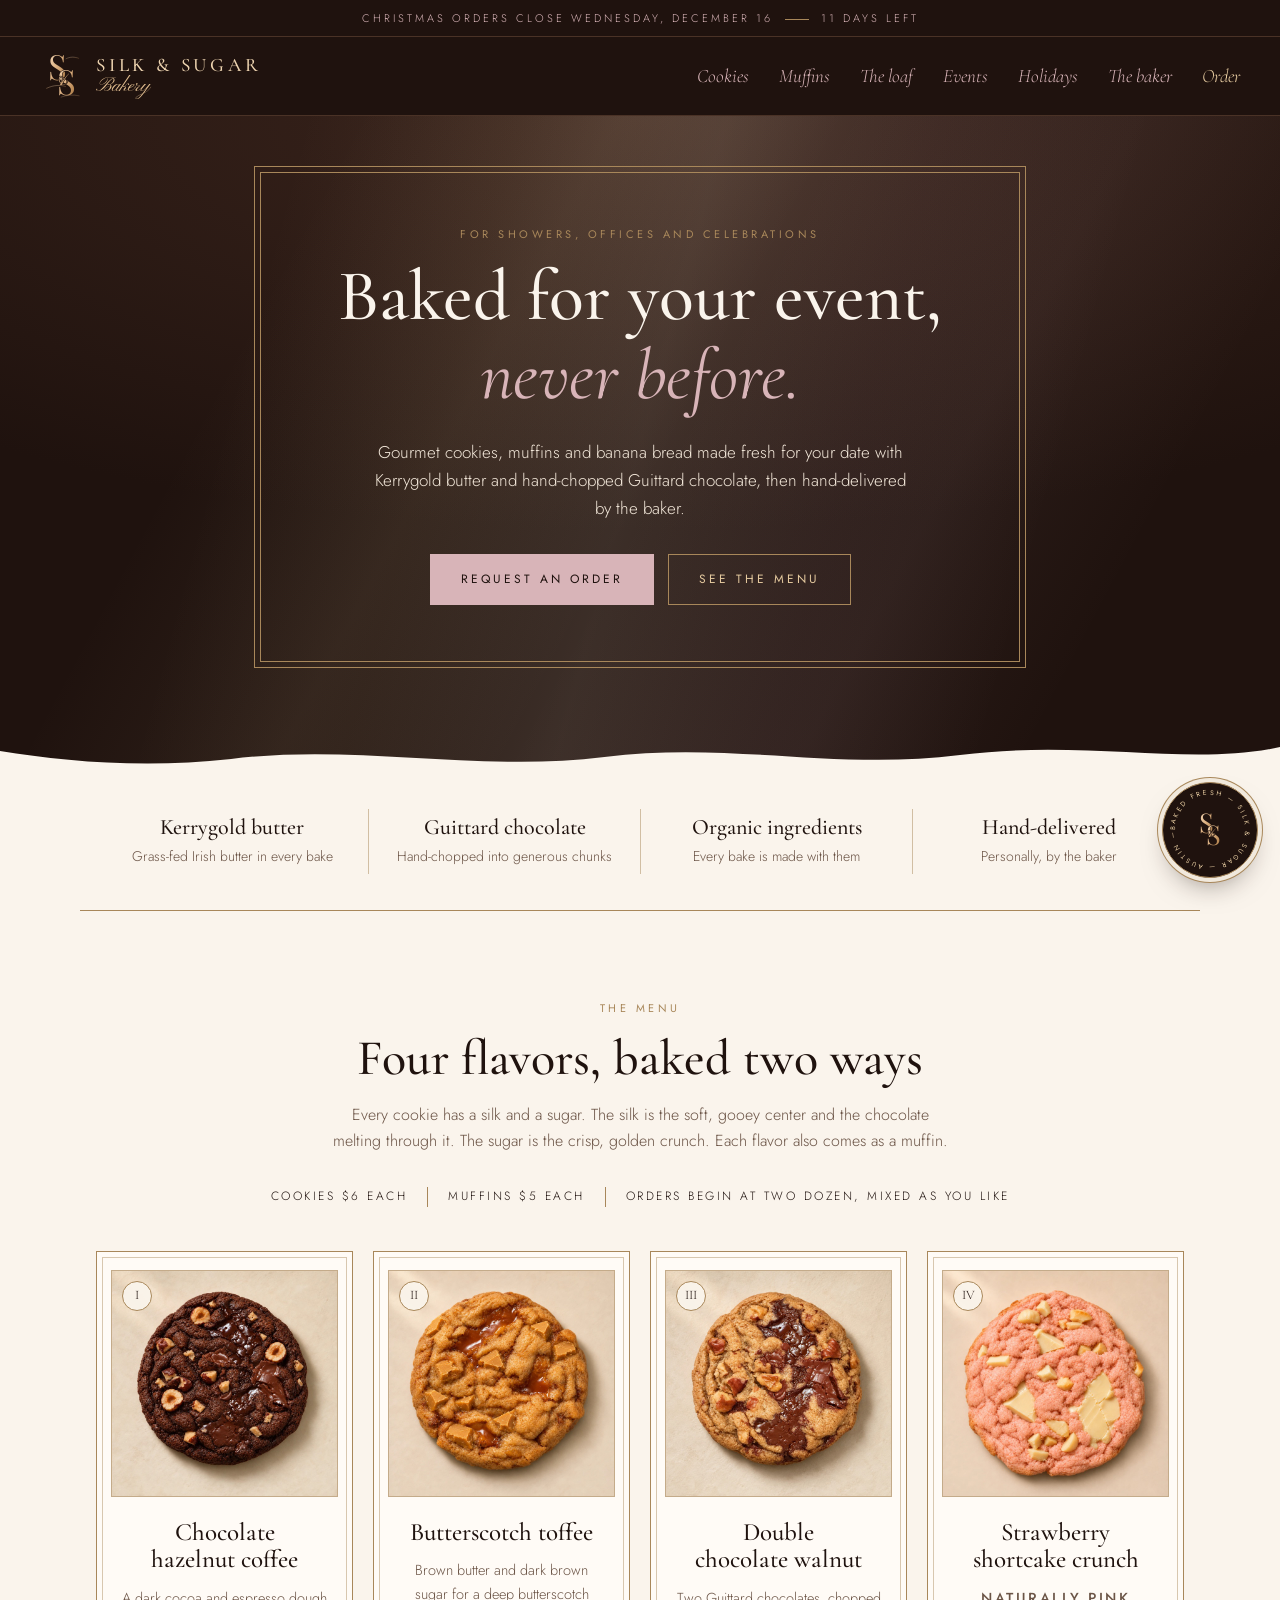
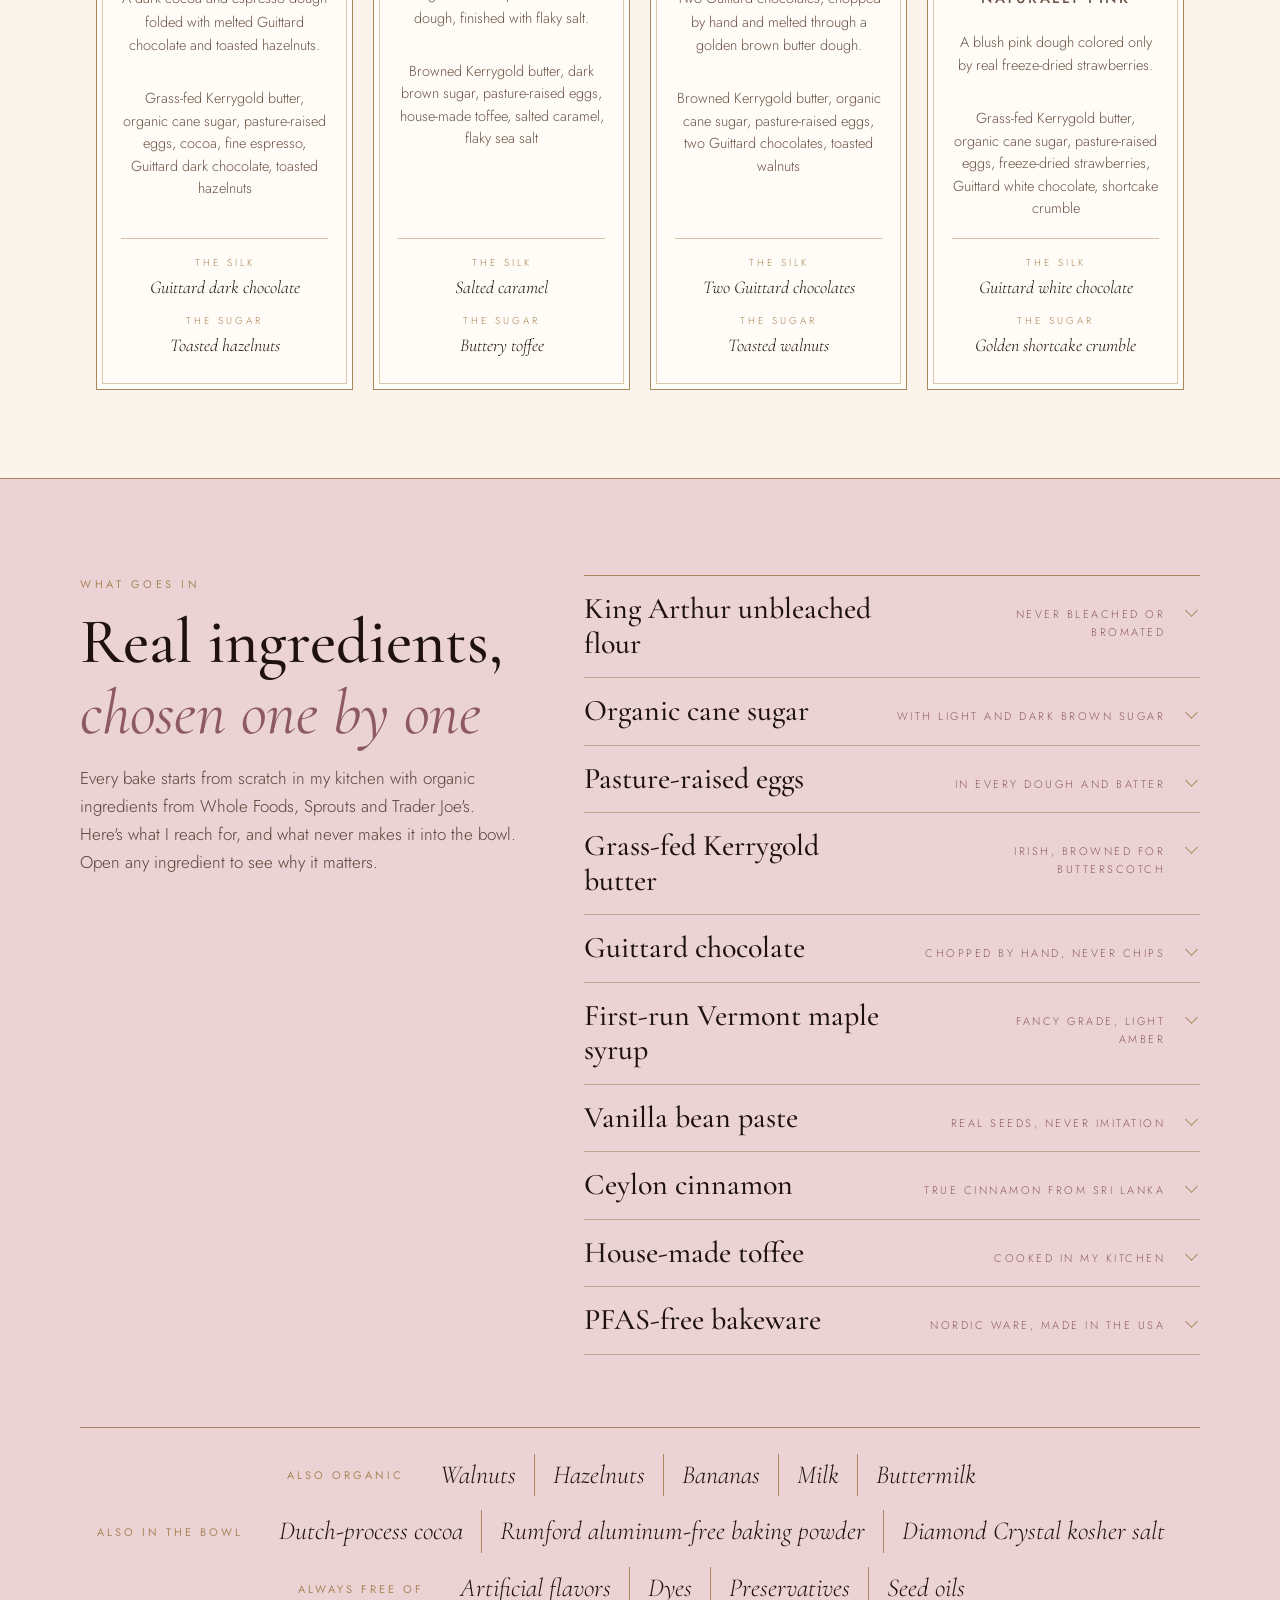
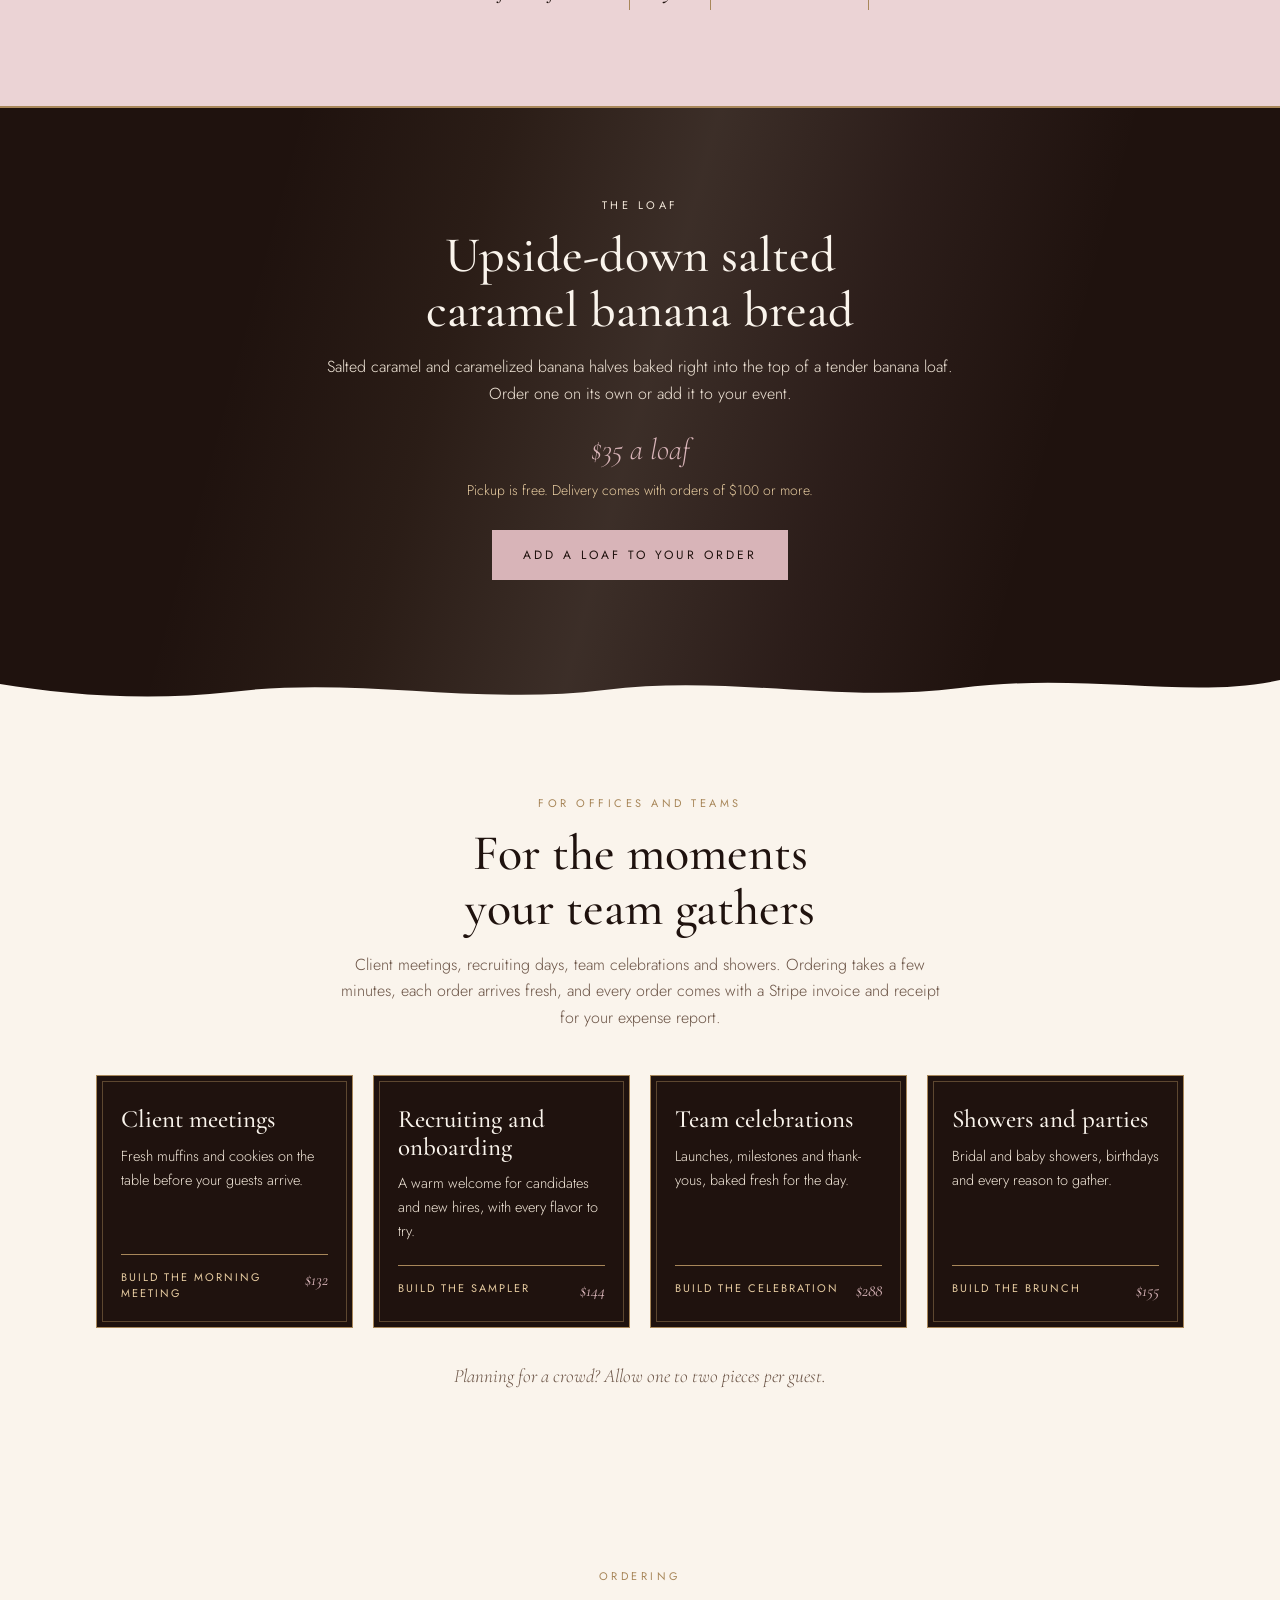
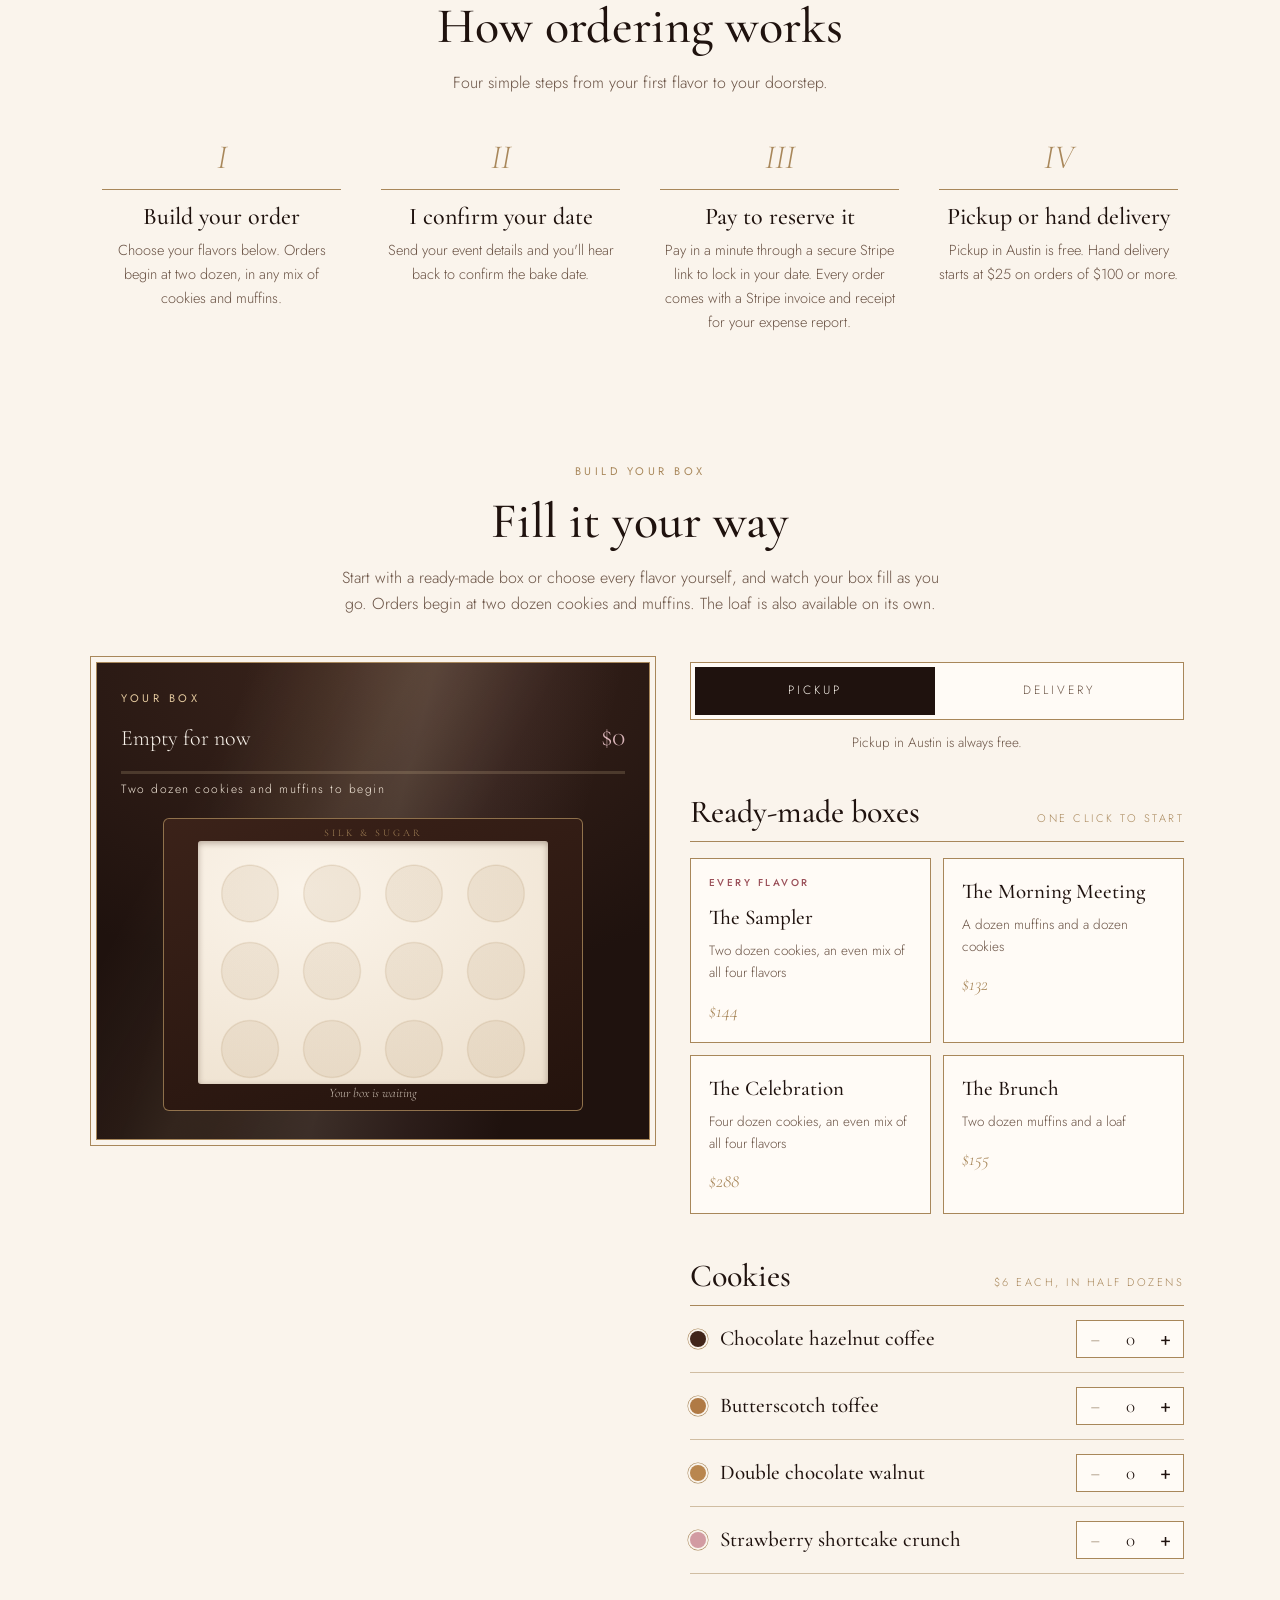
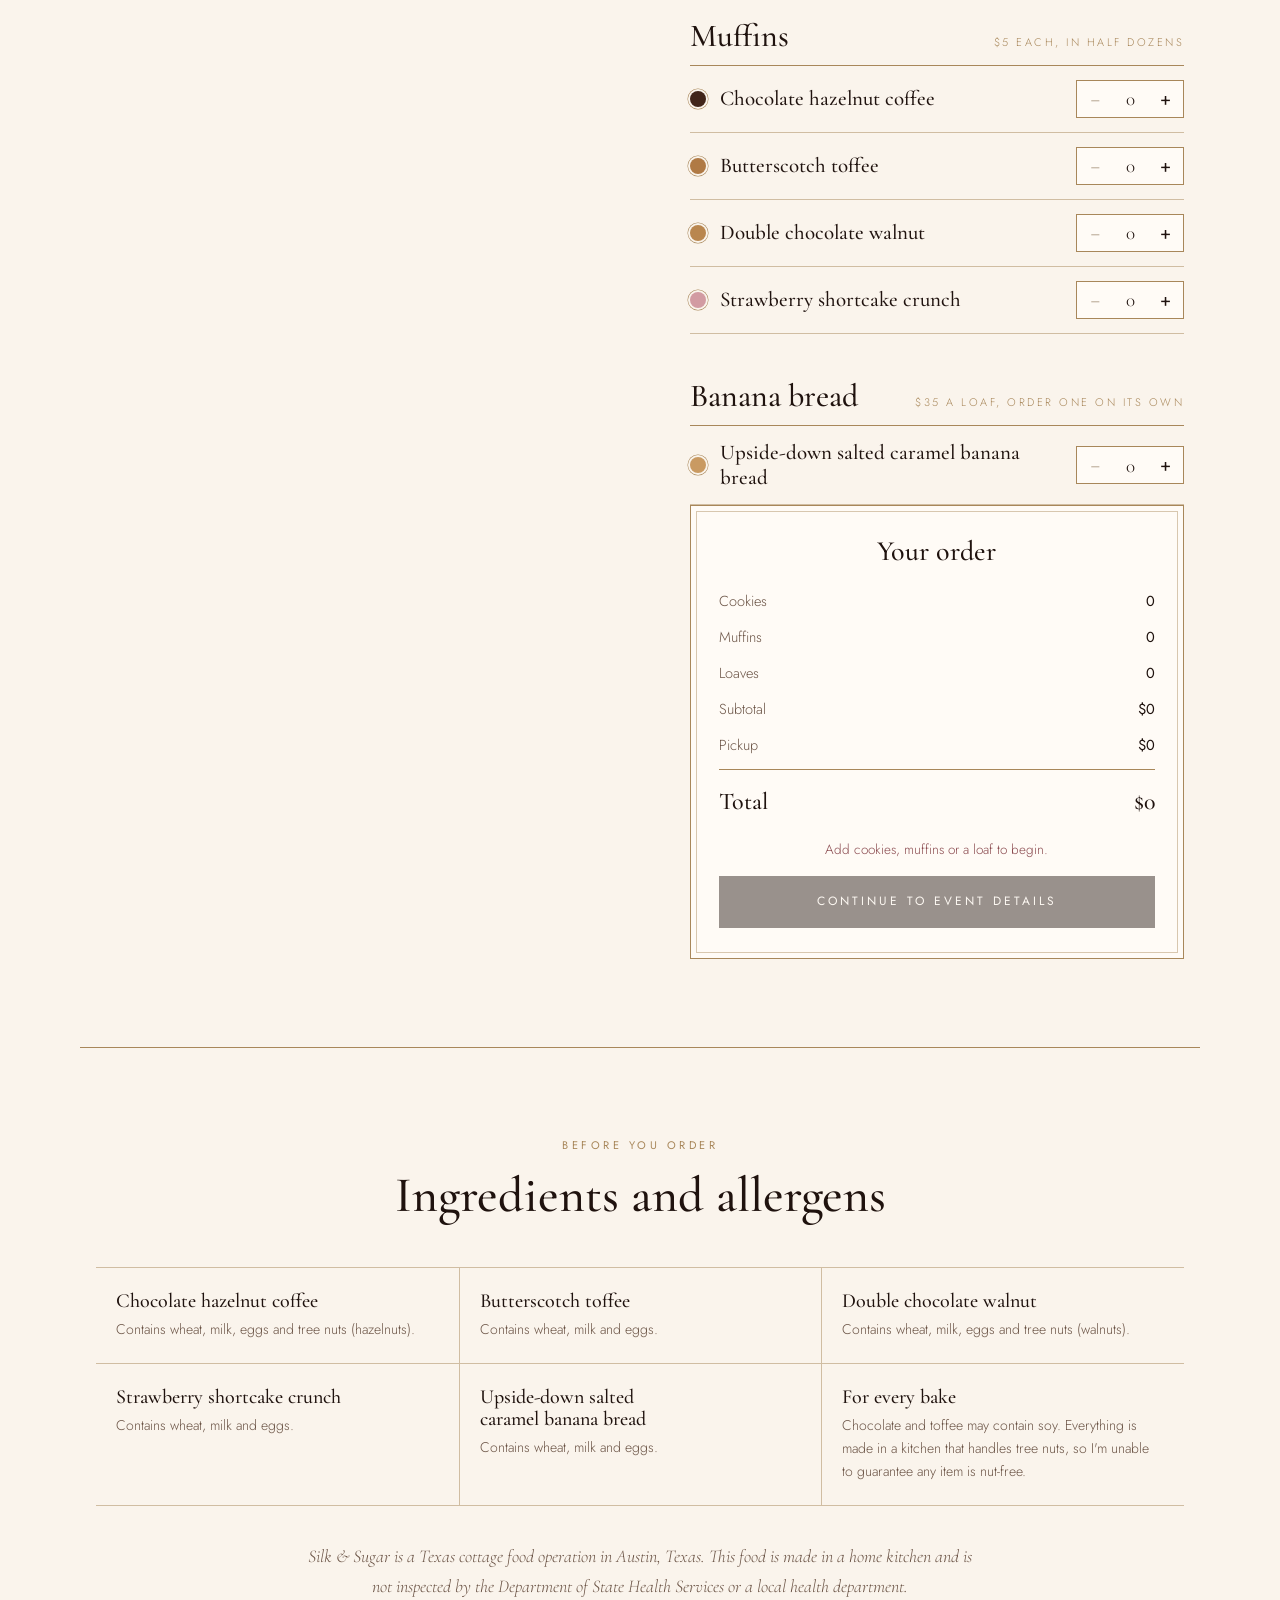
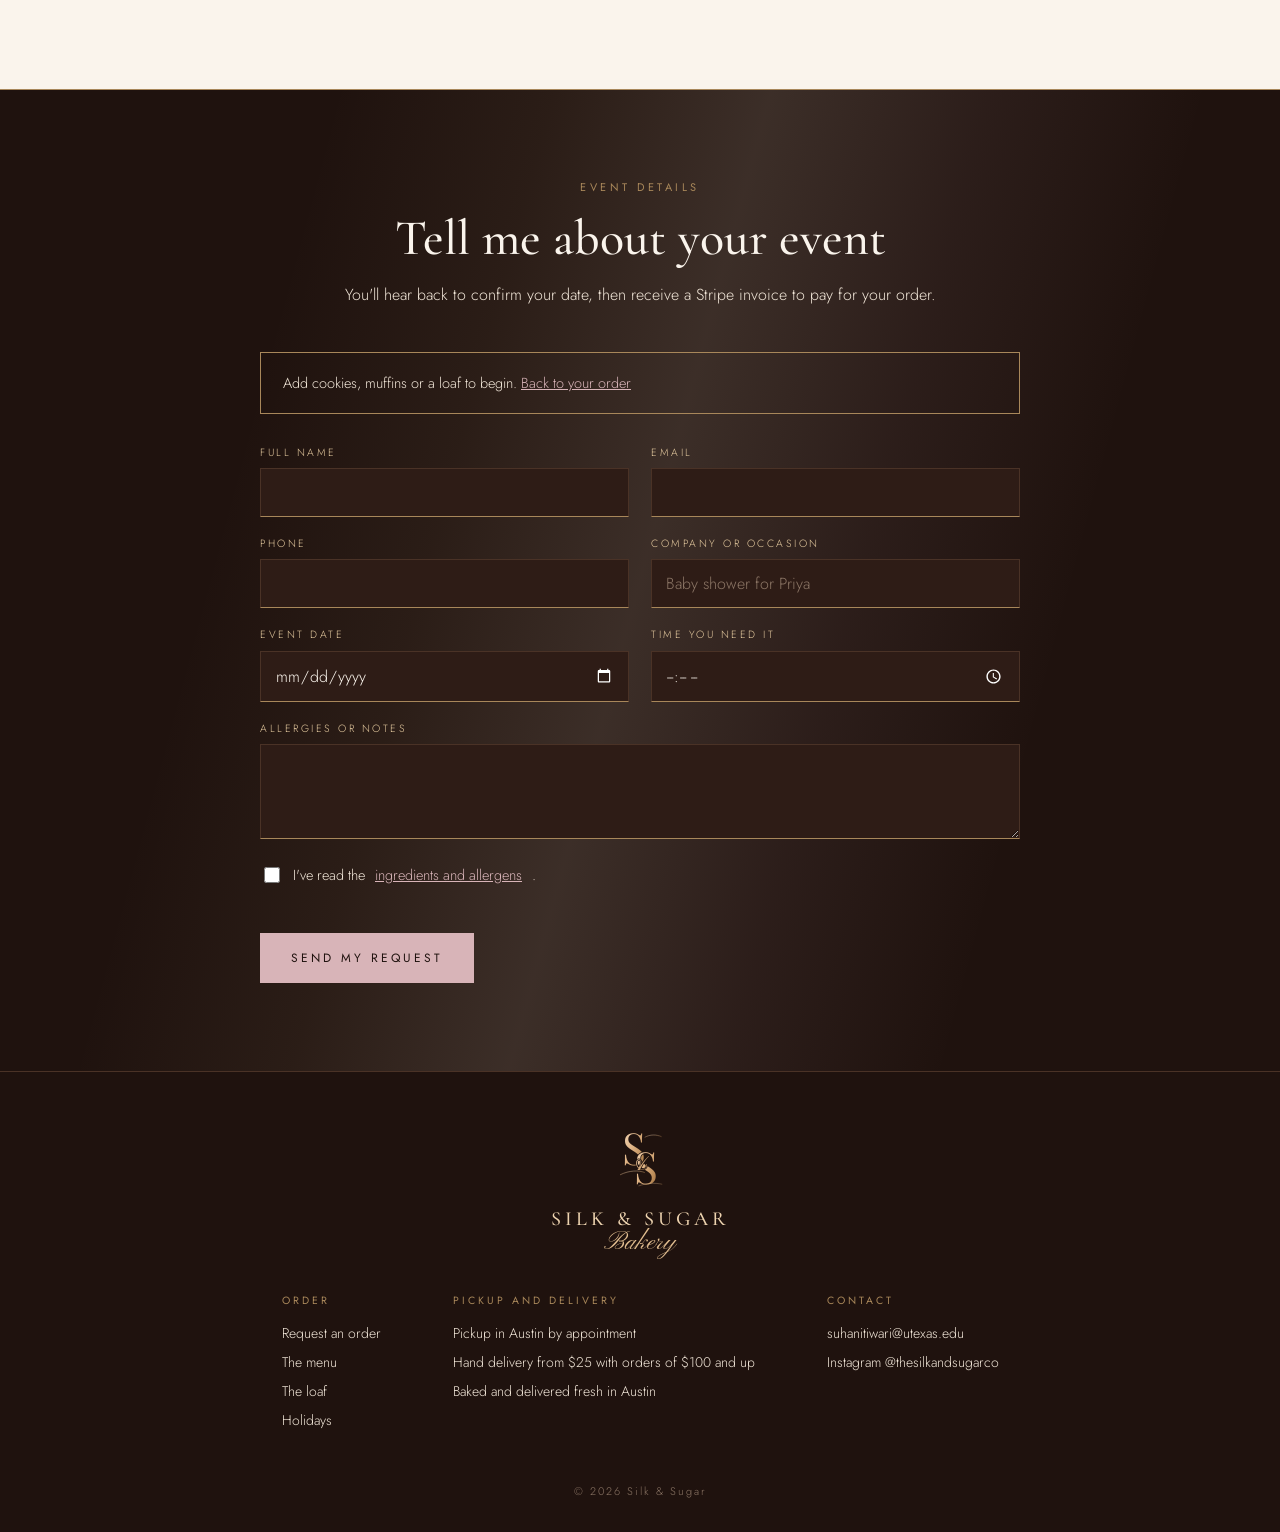
==== commit c23ca2a1: "Add vanilla, Ceylon cinnamon, organic pantry lines and stores" ====
--- a/index.html
+++ b/index.html
@@ -150,7 +150,7 @@
         <header class="section-head">
           <p class="eyebrow">What goes in</p>
           <h2>Real ingredients, <em>chosen one by one</em></h2>
-          <p>Every bake starts from scratch in my kitchen with organic ingredients. Here's what I reach for, and what never makes it into the bowl. Open any ingredient to see why it matters.</p>
+          <p>Every bake starts from scratch in my kitchen with organic ingredients from Whole Foods, Sprouts and Trader Joe's. Here's what I reach for, and what never makes it into the bowl. Open any ingredient to see why it matters.</p>
         </header>
         <ul class="pantry-list">
           <li>
@@ -209,6 +209,24 @@
           </li>
           <li>
             <details>
+              <summary><strong>Vanilla bean paste</strong><span>Real seeds, never imitation</span><i class="chev" aria-hidden="true"></i></summary>
+              <div class="pantry-more">
+                <p><b>Many bakeries</b>Many bakeries use imitation vanilla, which is vanillin made in a lab, often from wood pulp or petroleum.</p>
+                <p><b>Silk &amp; Sugar</b>I use vanilla bean paste, made from pure vanilla and the seeds scraped from the pod. You can see the tiny black flecks in the dough, and it tastes rounder and deeper than any extract.</p>
+              </div>
+            </details>
+          </li>
+          <li>
+            <details>
+              <summary><strong>Ceylon cinnamon</strong><span>True cinnamon from Sri Lanka</span><i class="chev" aria-hidden="true"></i></summary>
+              <div class="pantry-more">
+                <p><b>Many bakeries</b>Most cinnamon sold in America is cassia, which tastes sharp and is high in coumarin, a compound health agencies advise limiting.</p>
+                <p><b>Silk &amp; Sugar</b>I use Ceylon cinnamon, the true cinnamon from Sri Lanka. It is sweeter and more delicate, with far less coumarin, so it warms the dough without taking over.</p>
+              </div>
+            </details>
+          </li>
+          <li>
+            <details>
               <summary><strong>House-made toffee</strong><span>Cooked in my kitchen</span><i class="chev" aria-hidden="true"></i></summary>
               <div class="pantry-more">
                 <p><b>Many bakeries</b>Store-bought toffee bits often contain vegetable oils and artificial flavor.</p>
@@ -226,7 +244,11 @@
             </details>
           </li>
         </ul>
-        <p class="free-of"><b>Always free of</b><span>Artificial flavors</span><span>Dyes</span><span>Preservatives</span><span>Seed oils</span></p>
+        <div class="pantry-lines">
+          <p class="free-of free-of-also"><b>Also organic</b><span>Walnuts</span><span>Hazelnuts</span><span>Bananas</span><span>Milk</span><span>Buttermilk</span></p>
+          <p class="free-of free-of-also"><b>Also in the bowl</b><span>Dutch-process cocoa</span><span>Rumford aluminum-free baking powder</span><span>Diamond Crystal kosher salt</span></p>
+          <p class="free-of"><b>Always free of</b><span>Artificial flavors</span><span>Dyes</span><span>Preservatives</span><span>Seed oils</span></p>
+        </div>
       </div>
     </section>
 
--- a/styles.css
+++ b/styles.css
@@ -639,6 +639,8 @@
 .free-of b { font-family: var(--sans); font-style: normal; font-weight: 400; font-size: 11px; letter-spacing: 3px; text-transform: uppercase; color: var(--gold); margin-right: 18px; }
 .free-of span { padding: 0 18px; }
 .free-of span + span { border-left: 0.5px solid var(--gold); }
+.pantry-lines { grid-column: 1 / -1; }
+.pantry-lines .free-of + .free-of { margin-top: 0; padding-top: 14px; border-top: 0; }
 
 /* Pickup or delivery switch, sweetgreen style */
 .mode-wrap { margin-bottom: 40px; }
@@ -905,6 +907,9 @@
   .free-of { flex-direction: column; gap: 6px; }
   .free-of b { margin: 0 0 4px; }
   .free-of span + span { border-left: 0; }
+  .pantry-lines .free-of { flex-direction: row; gap: 2px 18px; font-size: 20px; }
+  .pantry-lines .free-of b { flex-basis: 100%; text-align: center; margin: 0 0 4px; }
+  .pantry-lines .free-of span { padding: 0; }
   .zones .zone-name, .zones .zone-fee { font-size: 18px; }
   .holiday-hero { padding: 64px 16px 72px; }
   .chapter { padding: 64px 16px; }
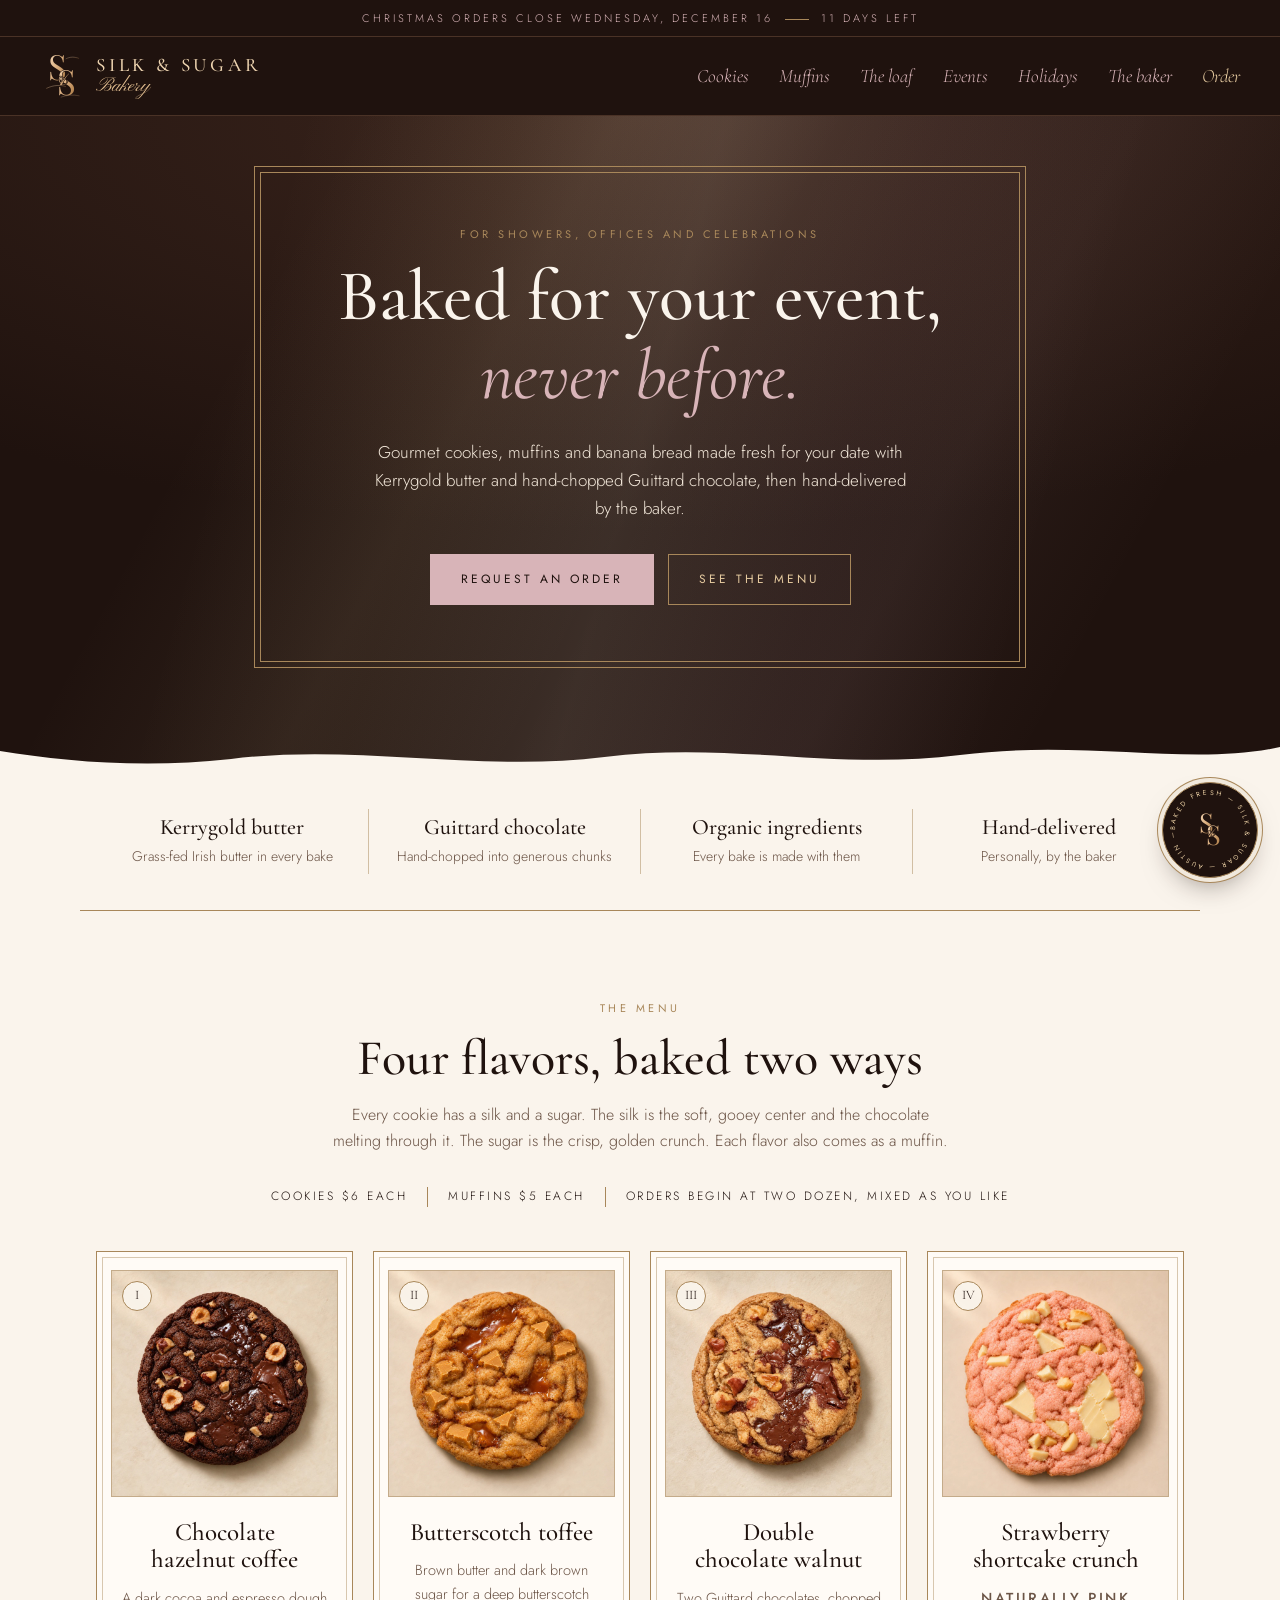
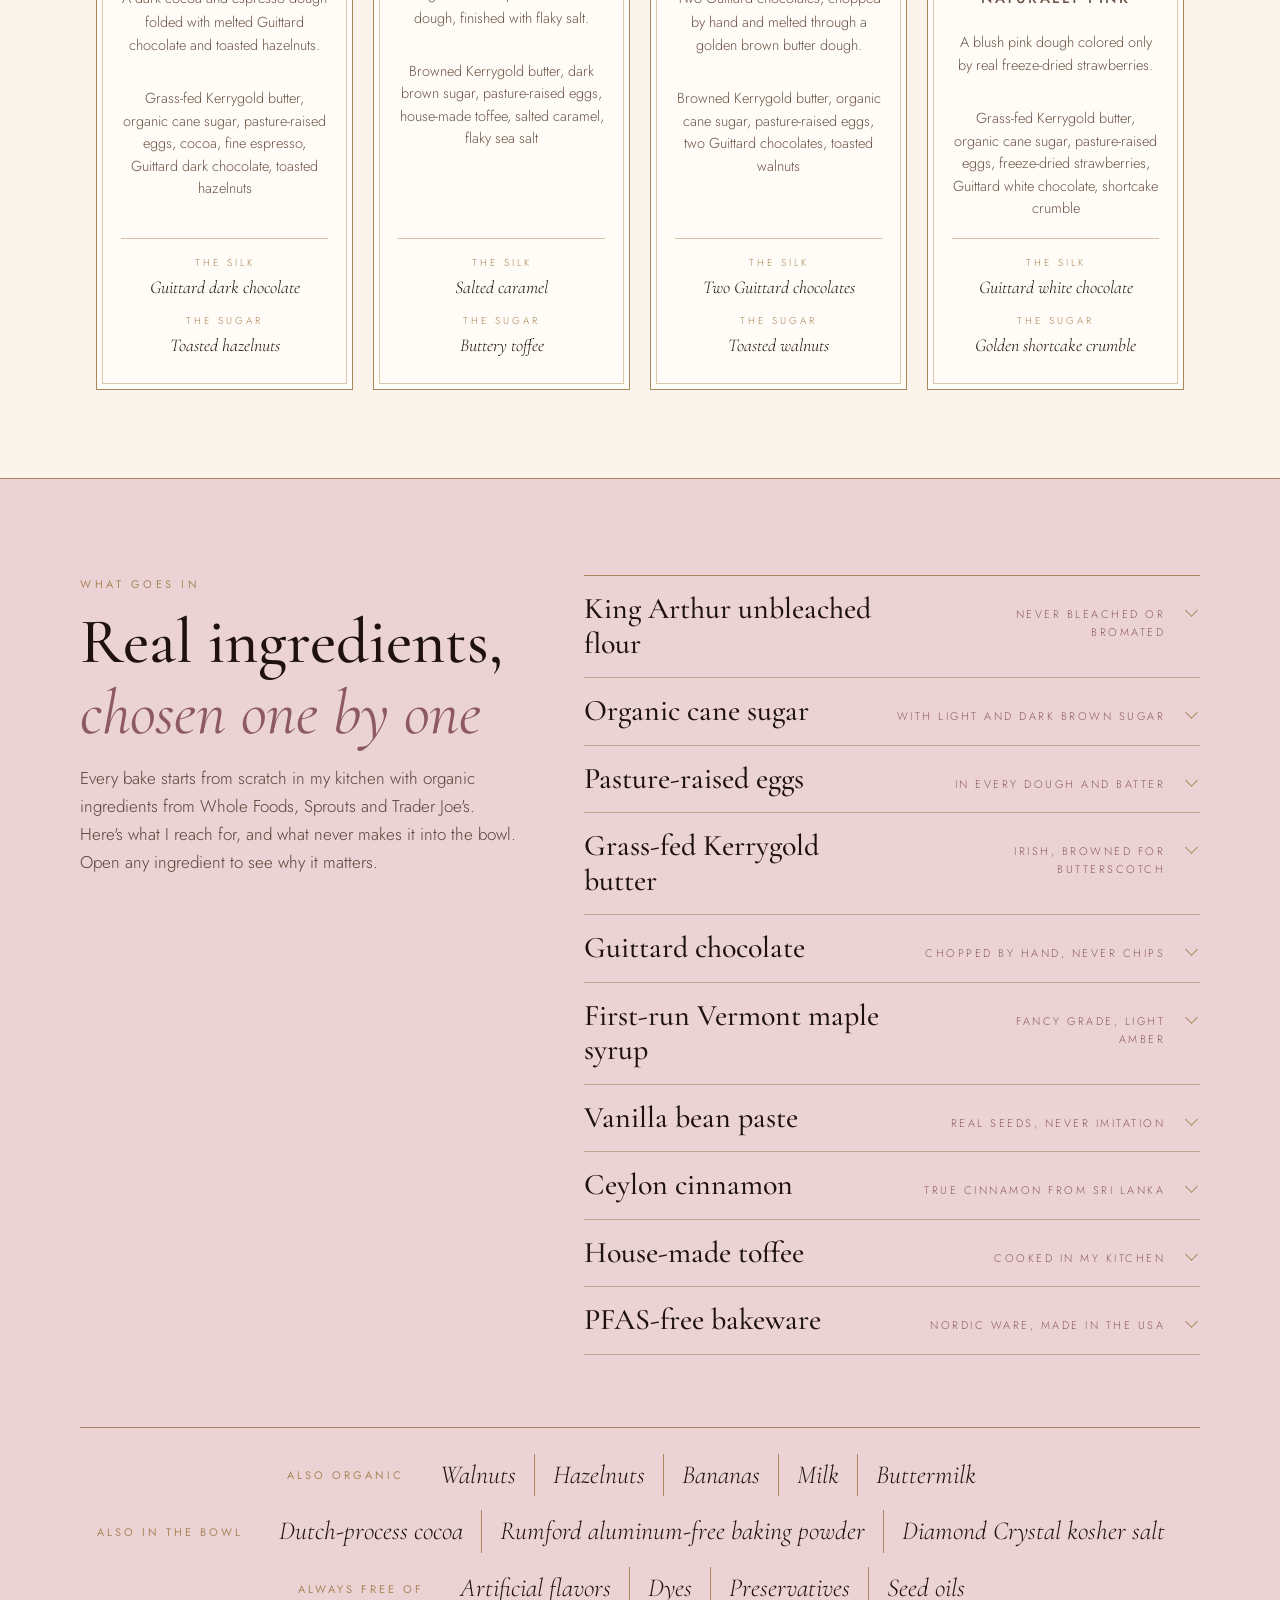
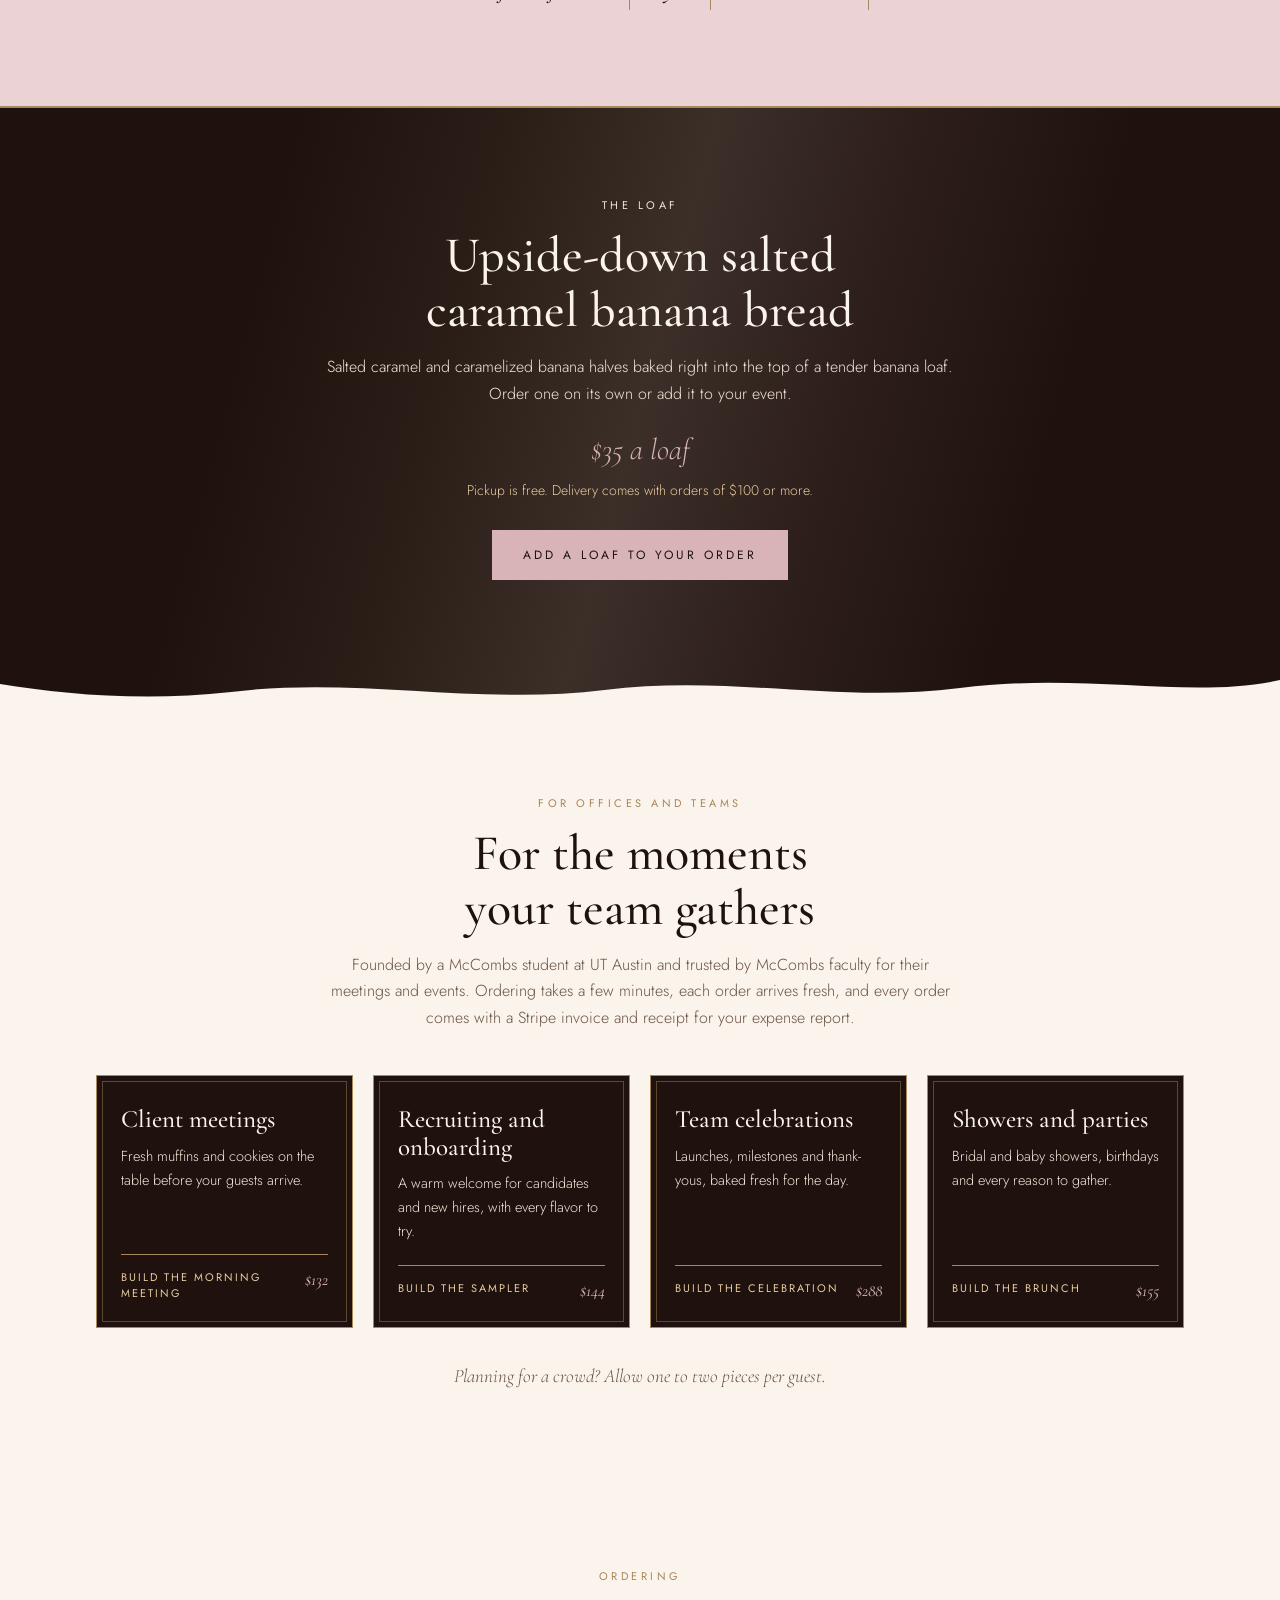
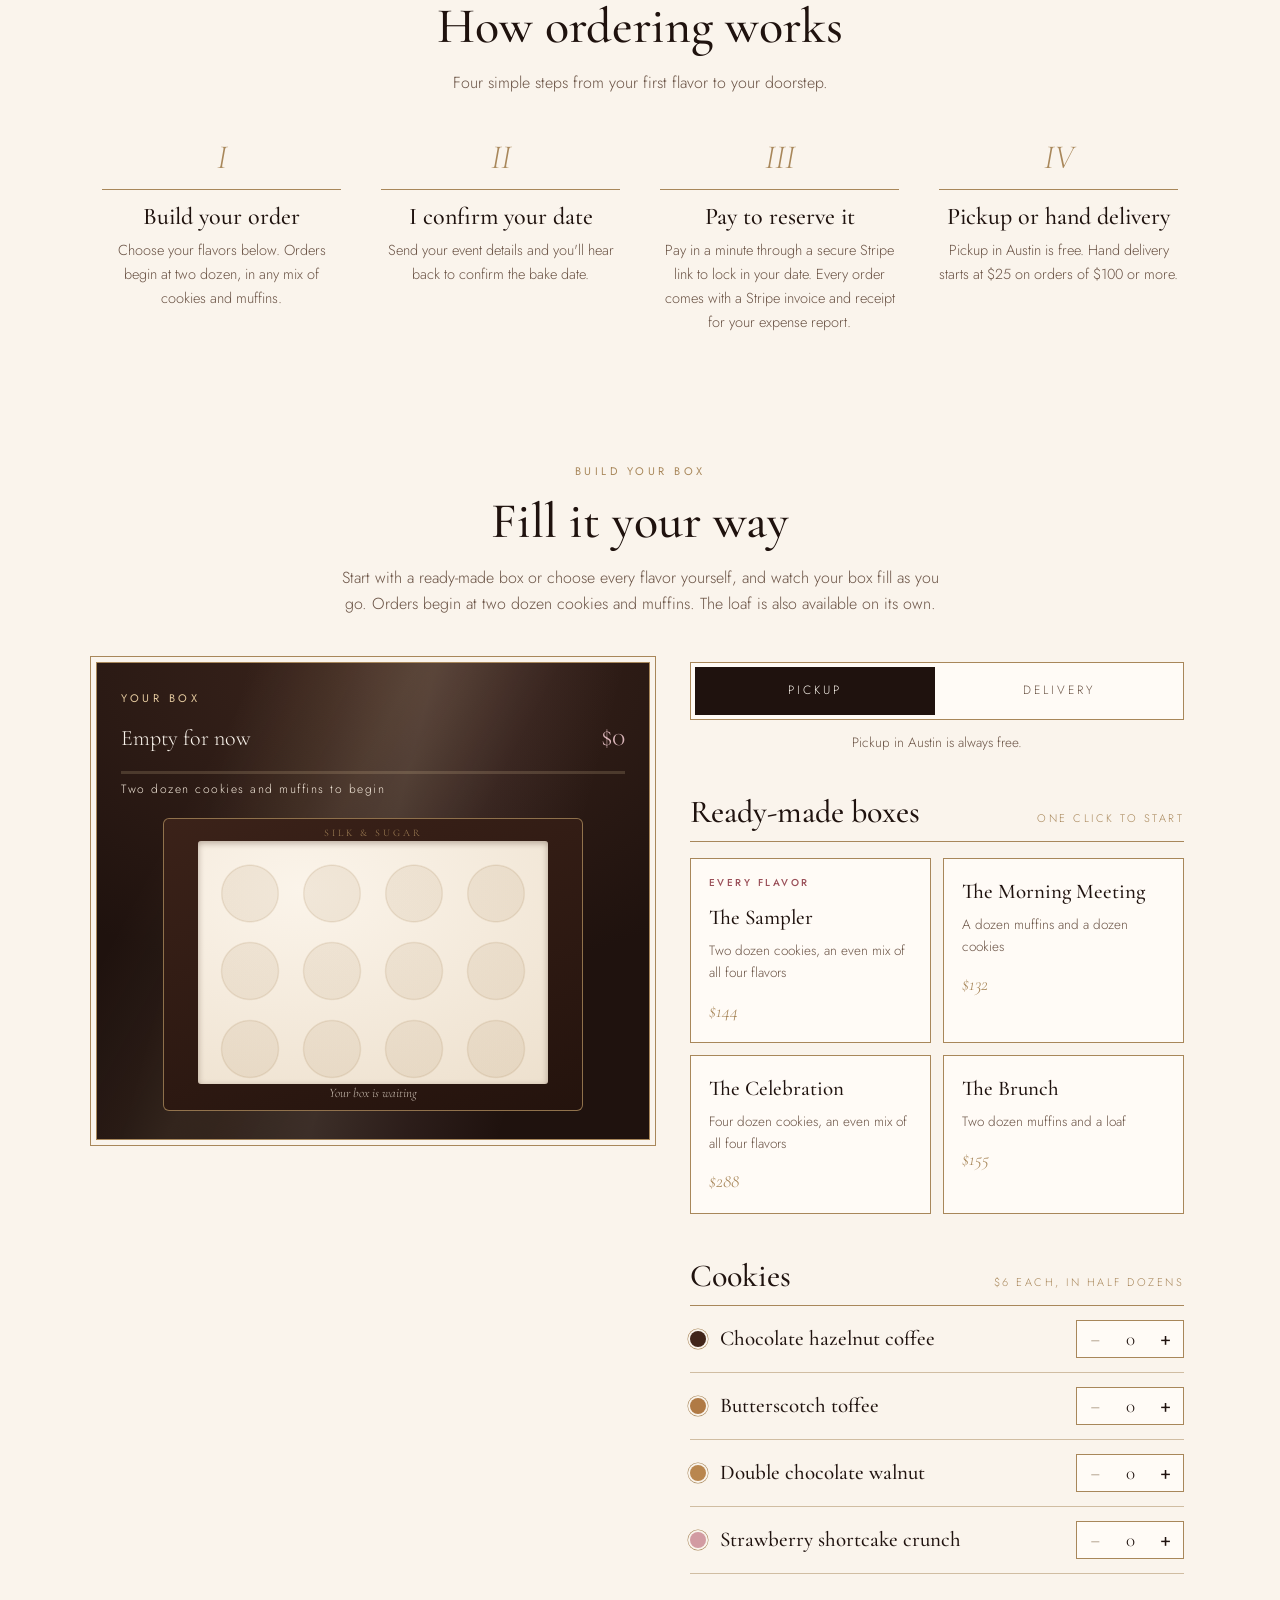
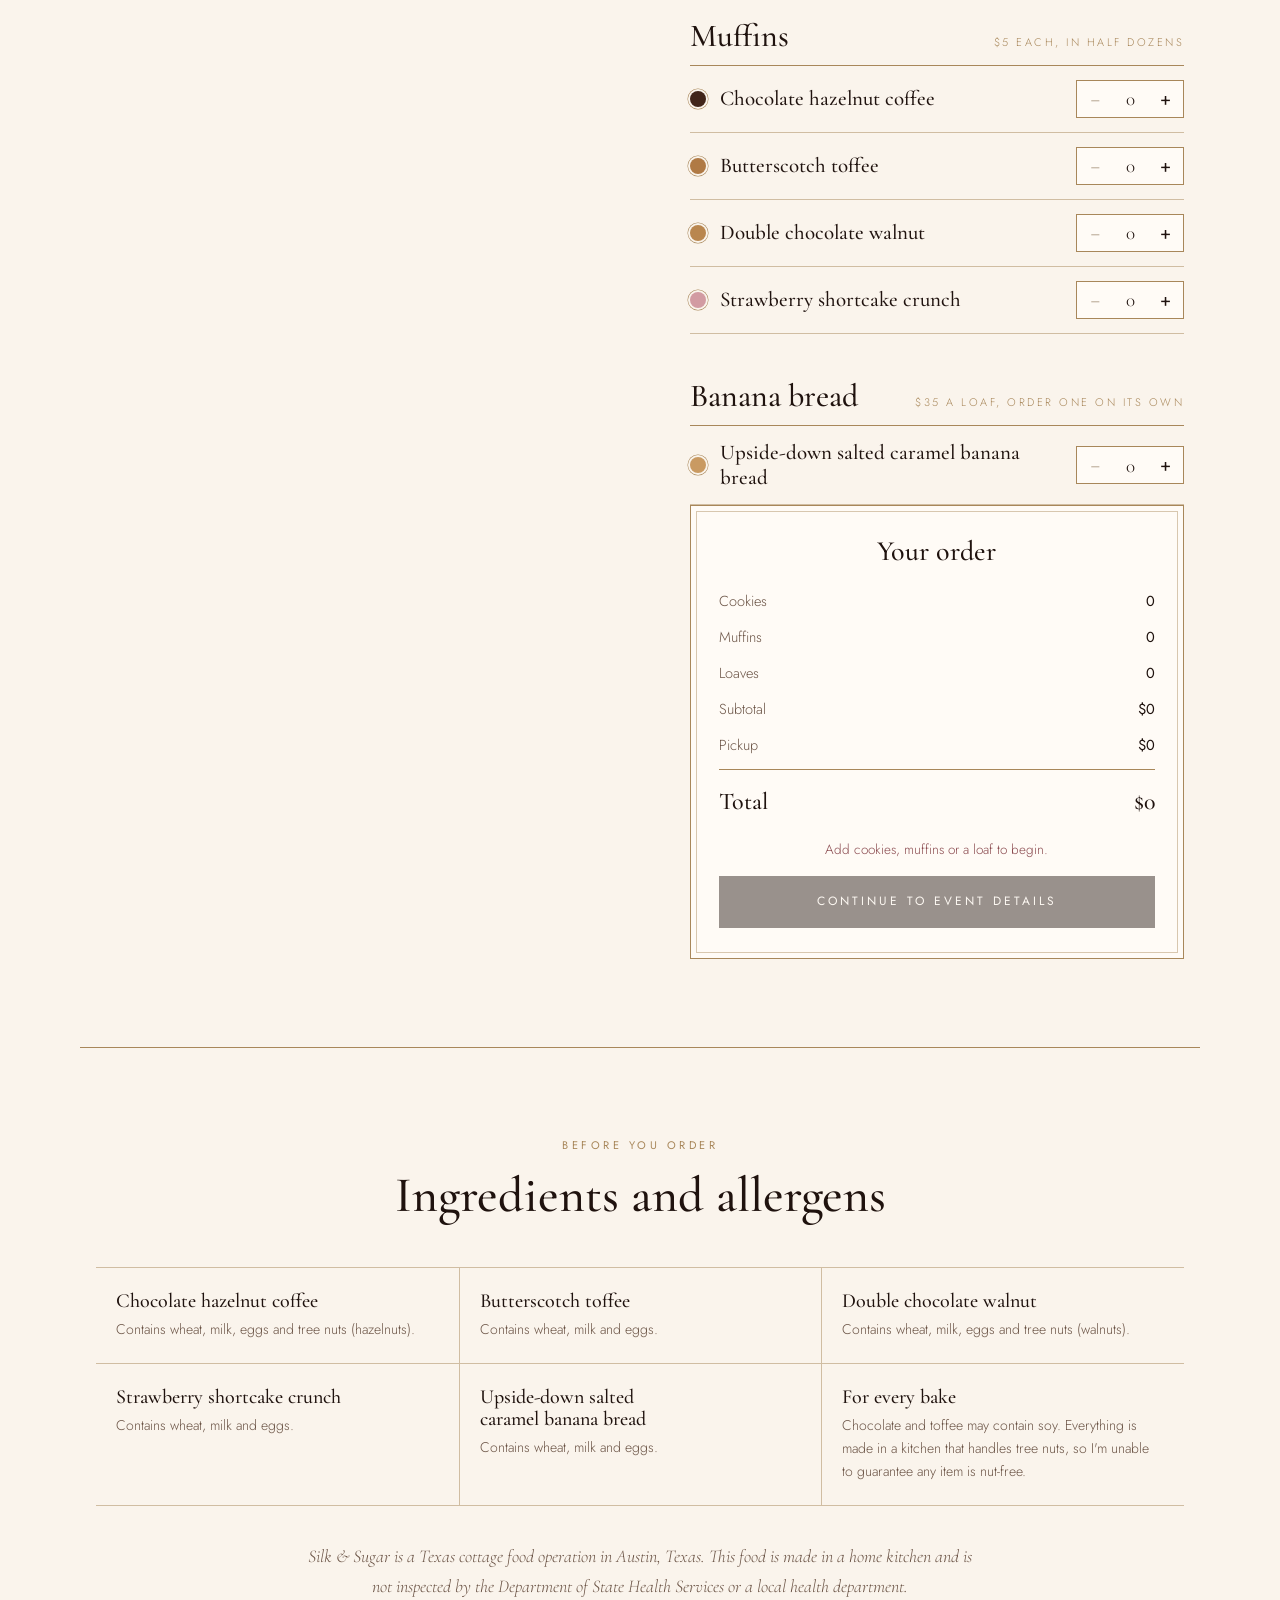
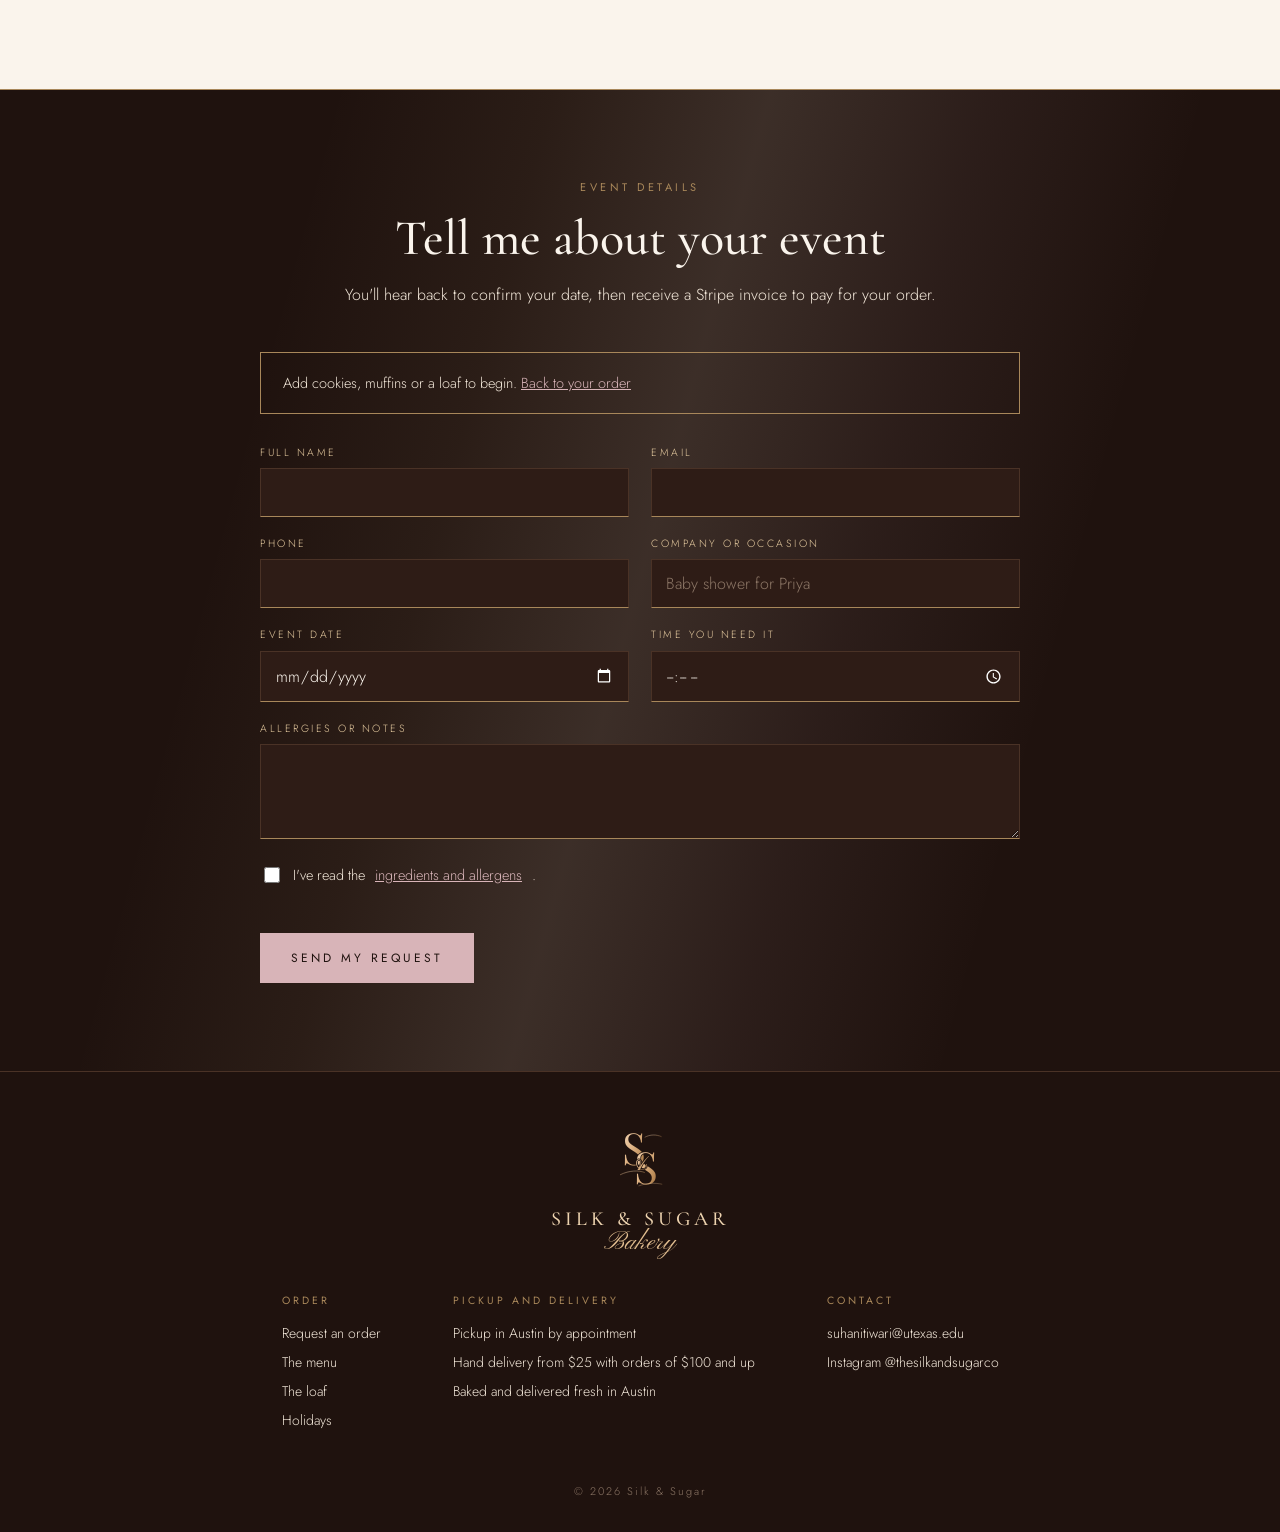
==== commit aa8d0f25: "Remove the cafe photo from the about page, name McCombs" ====
--- a/index.html
+++ b/index.html
@@ -267,7 +267,7 @@
       <header class="section-head">
         <p class="eyebrow">For offices and teams</p>
         <h2>For the moments your team gathers</h2>
-        <p>Client meetings, recruiting days, team celebrations and showers. Ordering takes a few minutes, each order arrives fresh, and every order comes with a Stripe invoice and receipt for your expense report.</p>
+        <p>Founded by a McCombs student at UT Austin and trusted by McCombs faculty for their meetings and events. Ordering takes a few minutes, each order arrives fresh, and every order comes with a Stripe invoice and receipt for your expense report.</p>
       </header>
       <div class="occasions">
         <article class="occasion">
--- a/styles.css
+++ b/styles.css
@@ -367,15 +367,8 @@
 /* About the baker */
 .nav a[aria-current="page"] { color: var(--gold-light); text-decoration: underline; text-decoration-thickness: 0.5px; text-underline-offset: 6px; }
 .about { background: #FAF1EF; }
-.baker-hero { position: relative; height: min(82vh, 760px); min-height: 460px; overflow: hidden; background: var(--ristretto); }
-.baker-hero img { width: 100%; height: 100%; object-fit: cover; object-position: 50% 35%; display: block; }
-.baker-hero::after {
-  content: "";
-  position: absolute;
-  inset: 0;
-  background: linear-gradient(180deg, rgba(31, 18, 14, 0) 38%, rgba(31, 18, 14, .55) 62%, rgba(31, 18, 14, .9) 100%);
-}
-.baker-hero-text { position: absolute; left: 0; right: 0; bottom: 0; z-index: 1; text-align: center; padding: 0 16px 48px; color: var(--ivory); }
+.baker-hero { position: relative; overflow: hidden; padding: clamp(110px, 15vw, 180px) 16px clamp(84px, 11vw, 130px); background: radial-gradient(ellipse 70% 90% at 50% 20%, #4A2E22 0%, var(--ristretto) 72%); }
+.baker-hero-text { position: relative; z-index: 1; text-align: center; color: var(--ivory); }
 .baker-hero-text .eyebrow { color: var(--gold-light); }
 .baker-hero h1 {
   font-size: clamp(46px, 9vw, 112px);
@@ -386,6 +379,7 @@
   padding-left: 0.12em;
   color: #FFF8F0;
 }
+.baker-school { margin: 30px 0 0; font-size: 11px; letter-spacing: 3px; text-transform: uppercase; color: var(--gold-light); }
 .baker-tagline { margin: 14px 0 0; font-family: var(--serif); font-style: italic; font-size: clamp(20px, 2.6vw, 28px); color: var(--rose-soft); }
 
 .about-intro { display: grid; grid-template-columns: 5fr 7fr; gap: 56px; align-items: start; }
@@ -560,10 +554,10 @@
 .hero-frame > :nth-child(2) { animation-delay: .4s; }
 .hero-frame > :nth-child(3) { animation-delay: .6s; }
 .hero-frame > :nth-child(4) { animation-delay: .8s; }
-.baker-hero img { animation: settle 2.4s cubic-bezier(.2, .8, .2, 1) both; }
 .baker-hero-text > * { animation: rise 1.1s cubic-bezier(.2, .8, .2, 1) both; }
 .baker-hero-text > :nth-child(2) { animation-delay: .2s; }
 .baker-hero-text > :nth-child(3) { animation-delay: .45s; }
+.baker-hero-text > :nth-child(4) { animation-delay: .7s; }
 .flavor { transition: transform .35s, box-shadow .35s; }
 .flavor:hover { transform: translateY(-4px); box-shadow: 0 18px 36px -24px rgba(60, 35, 20, .55); }
 .flavor:hover .seal { transform: rotate(-8deg) scale(1.06); }
@@ -879,8 +873,6 @@
   .mini-count { flex: 1; font-size: 13px; color: var(--champagne); min-width: 0; }
   .mini-total { font-family: var(--serif); font-size: 22px; color: var(--rose); }
   .mini-link { font-size: 10.5px; letter-spacing: 2px; text-transform: uppercase; color: var(--gold-light); text-decoration: none; border-bottom: 0.5px solid var(--gold); padding-bottom: 2px; }
-  .baker-hero { height: 78vh; min-height: 520px; }
-  .baker-hero img { object-position: 50% 30%; }
   .baker-hero h1 { letter-spacing: 0.08em; }
   .about-intro-body p:first-child { font-size: 22px; }
   .arch { max-width: 300px; }
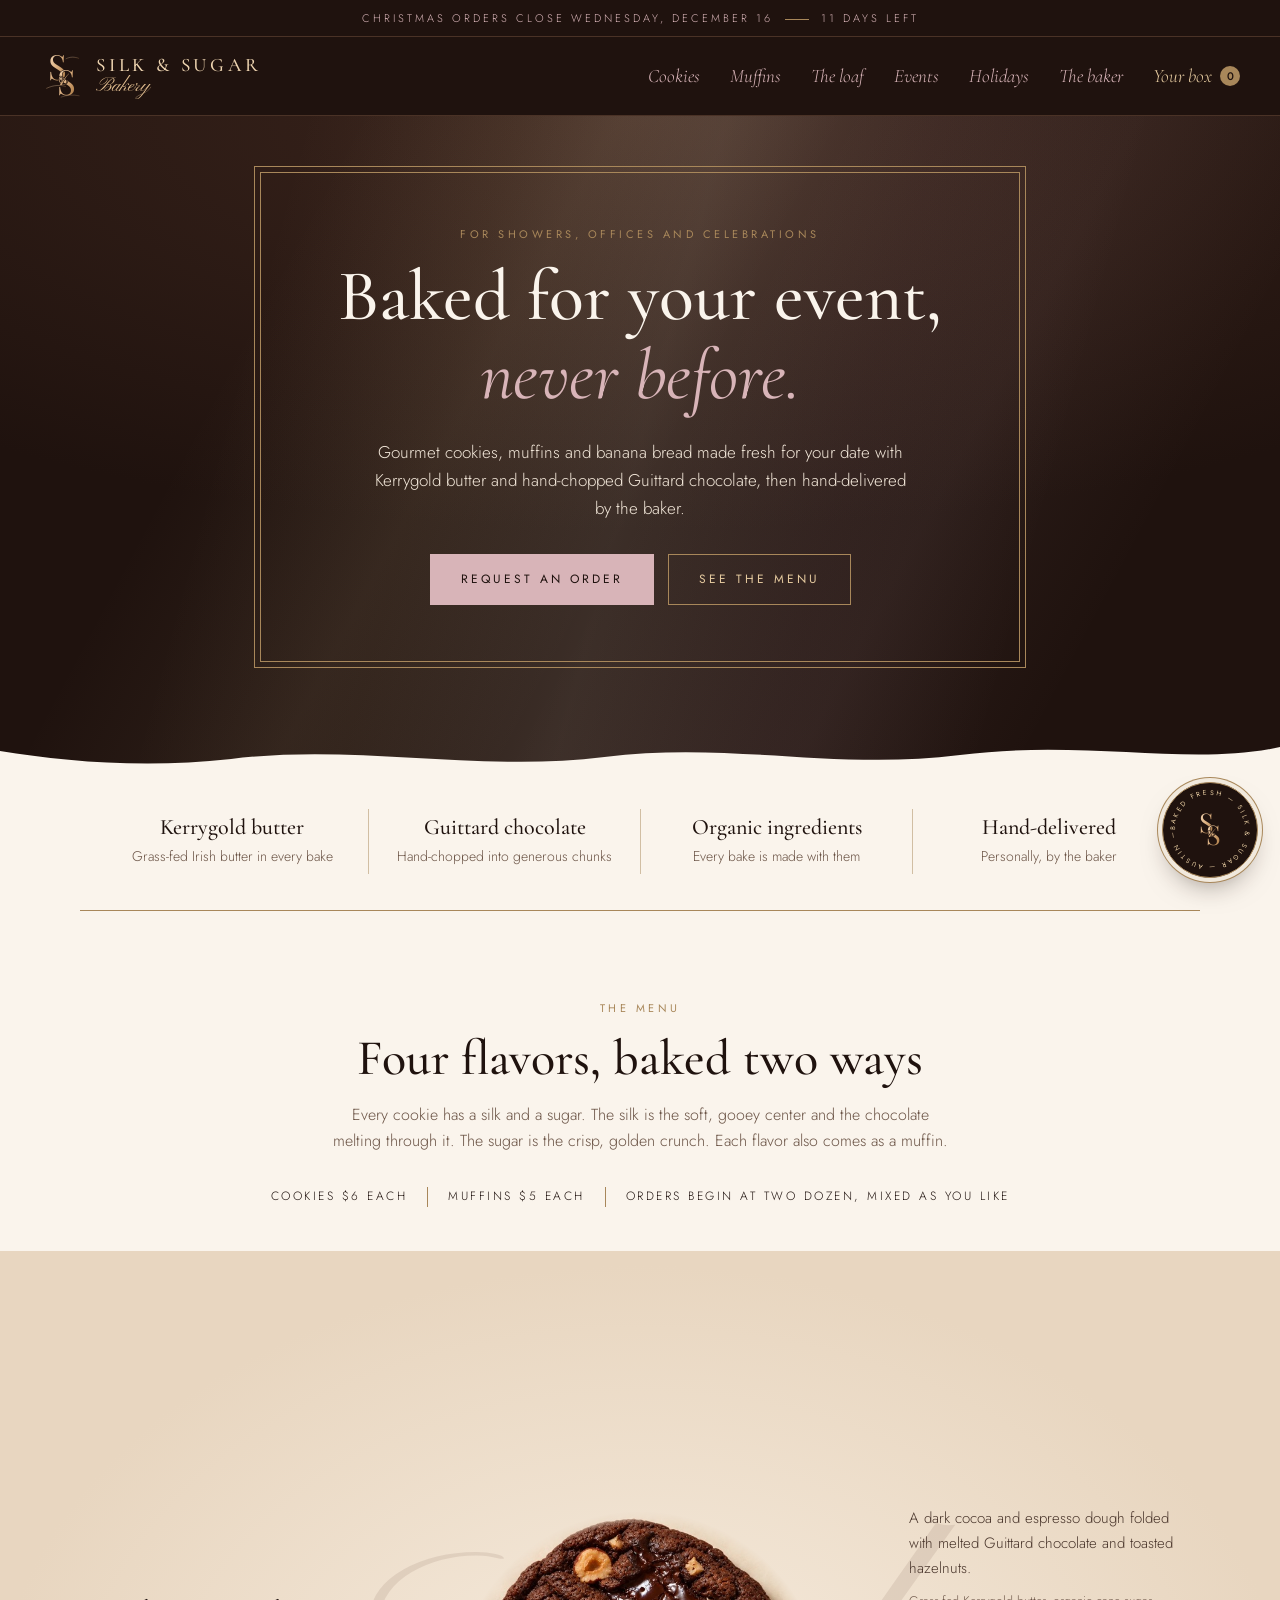
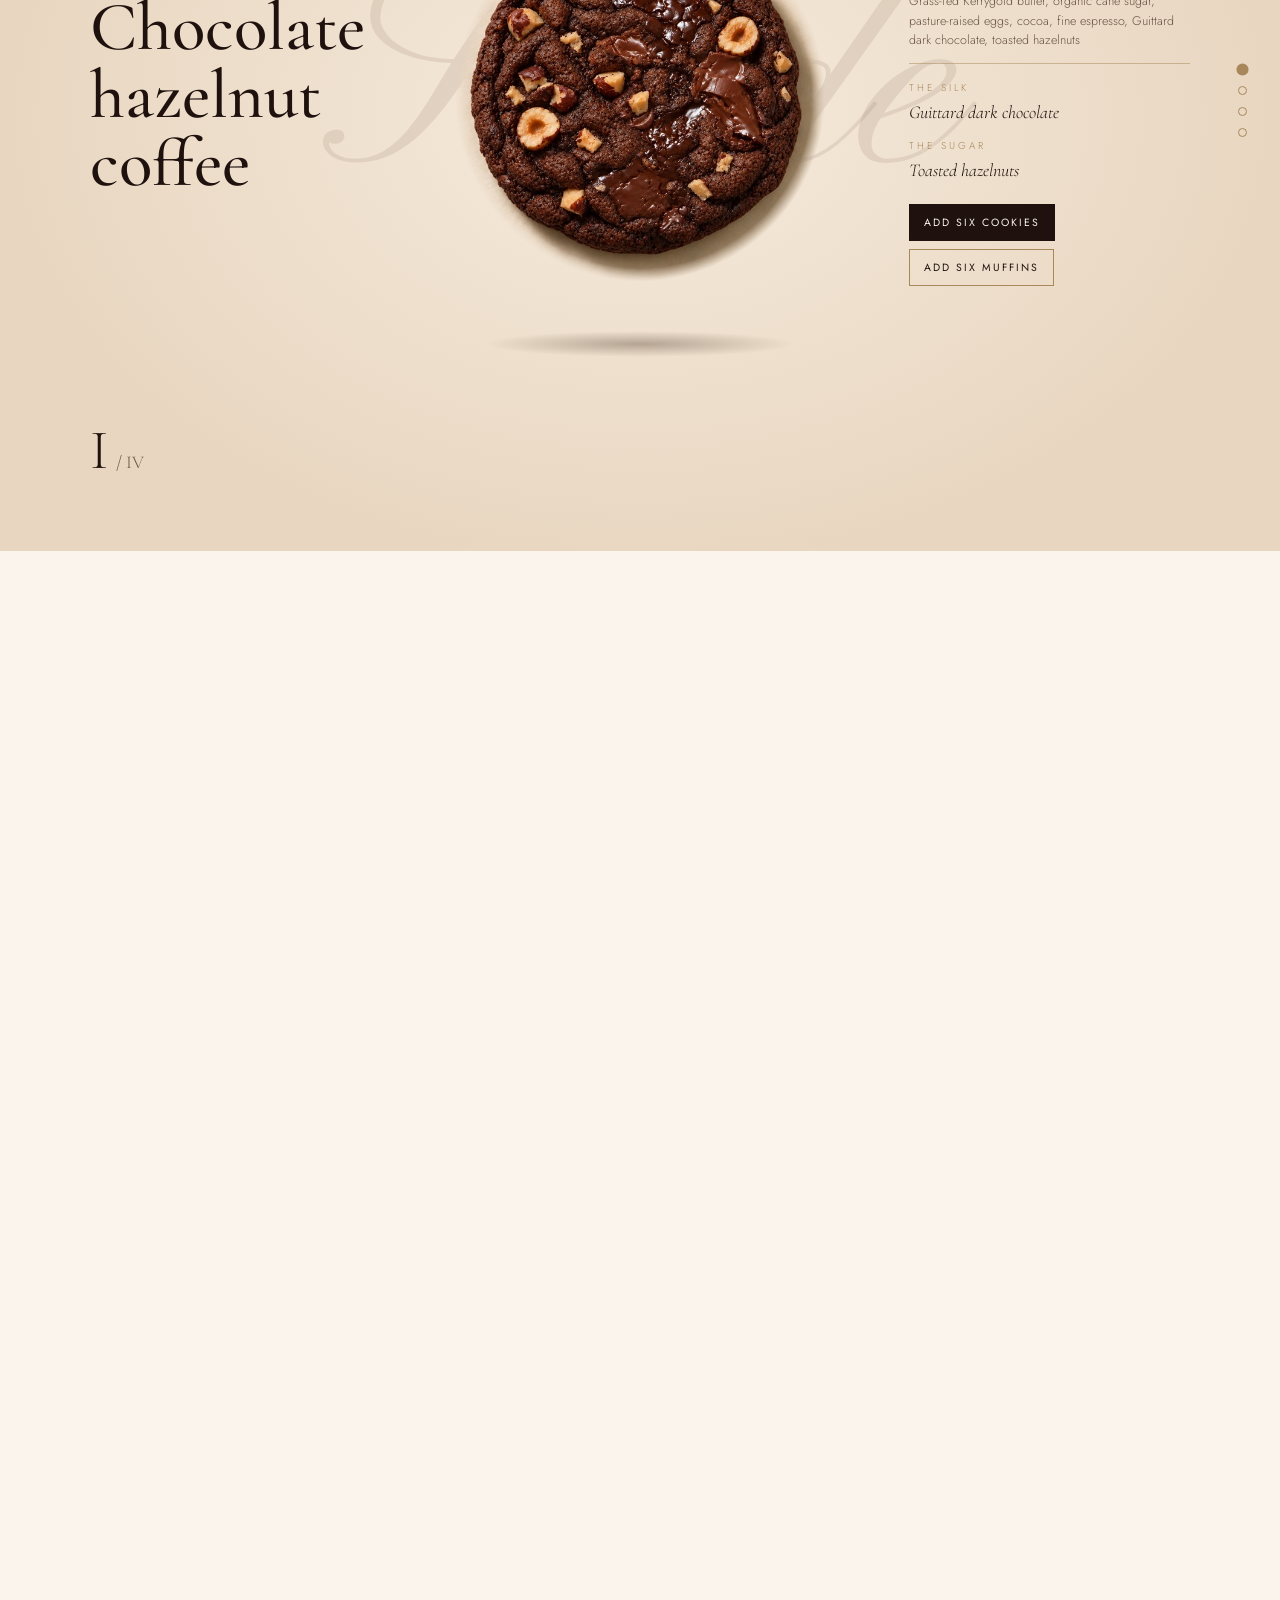
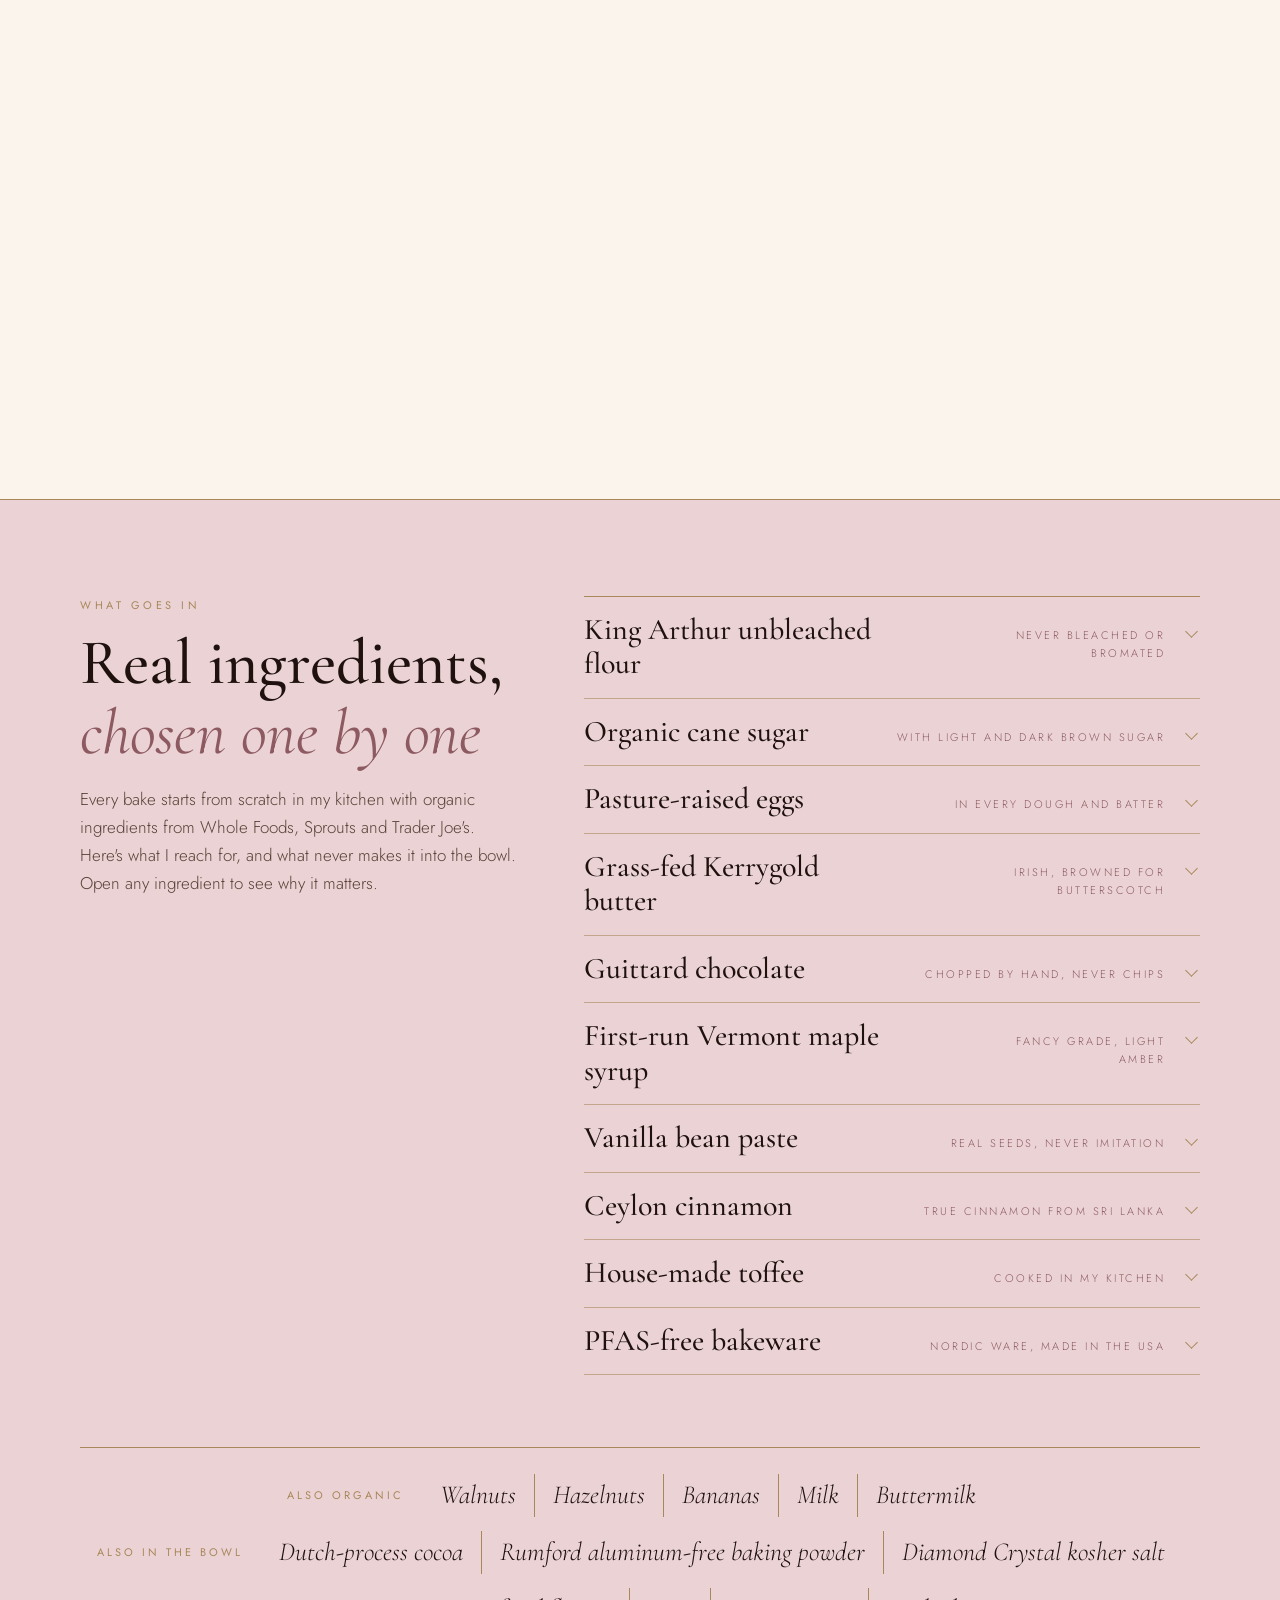
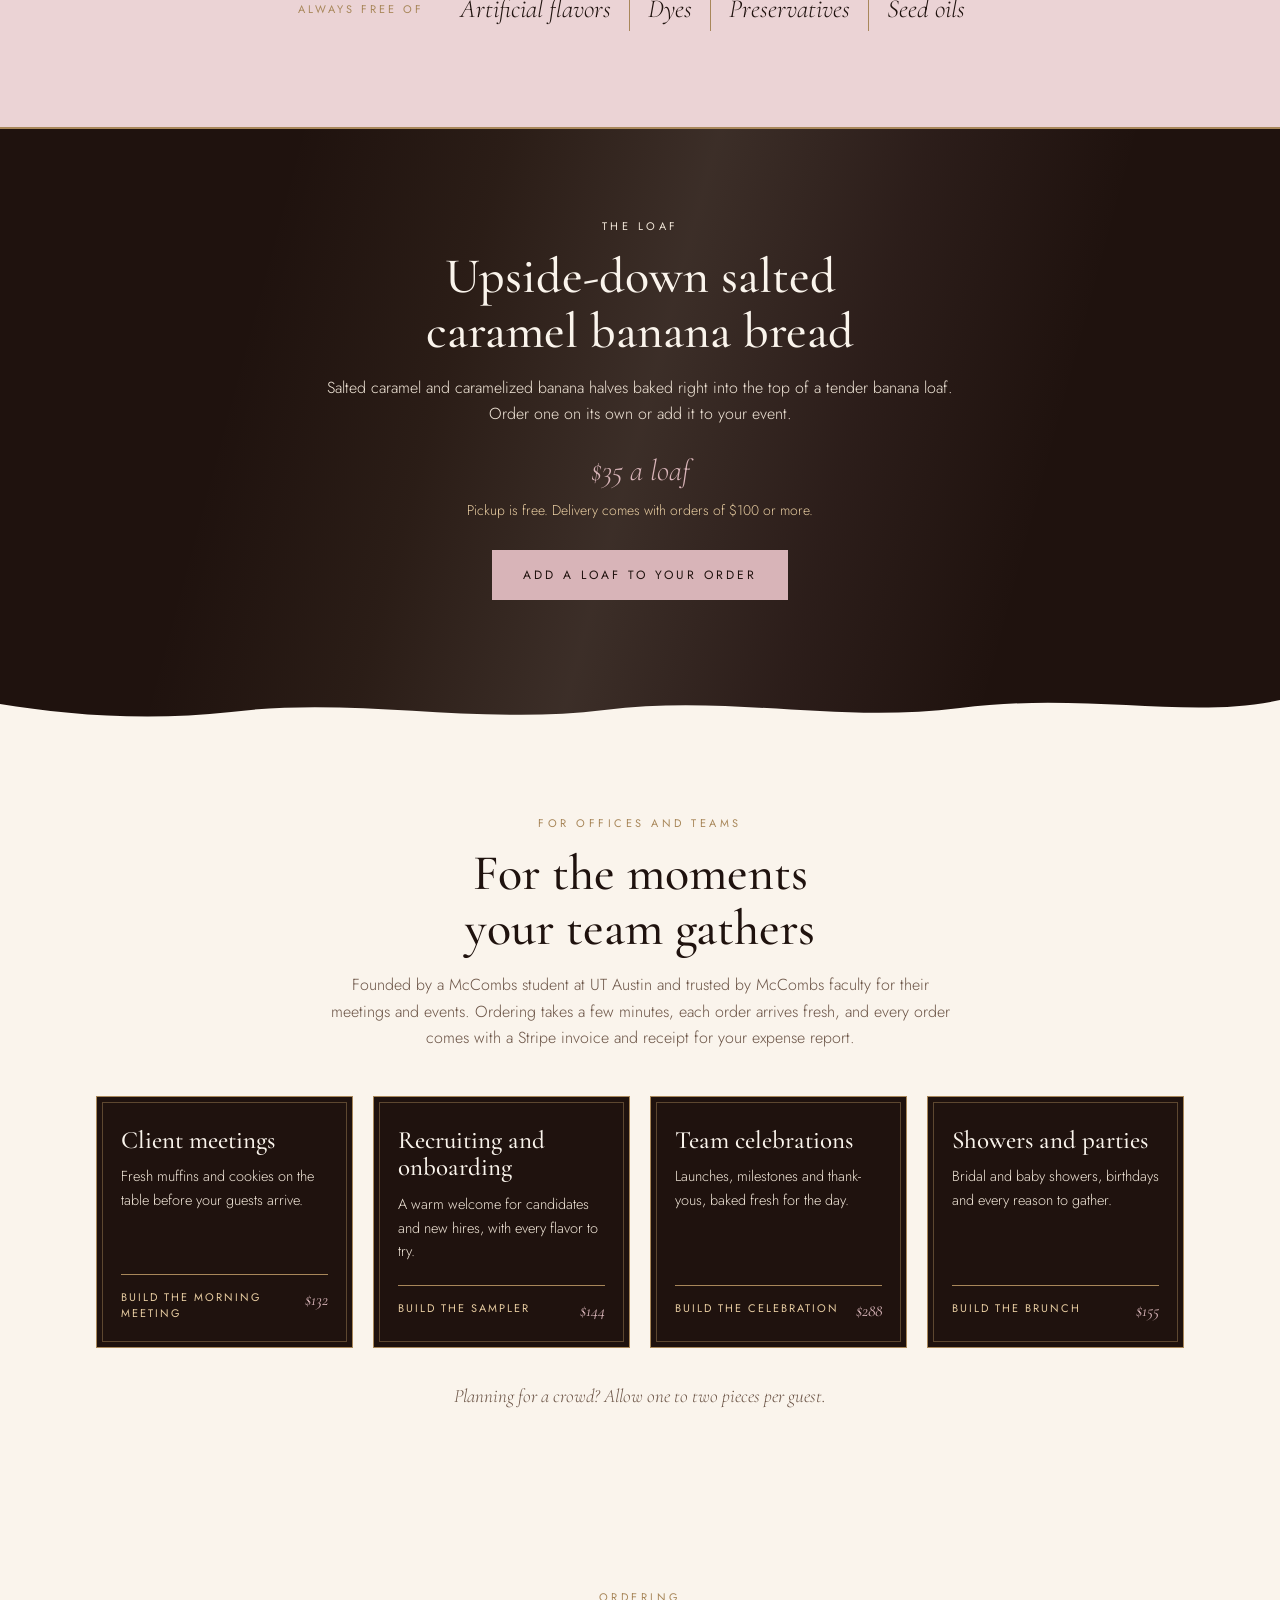
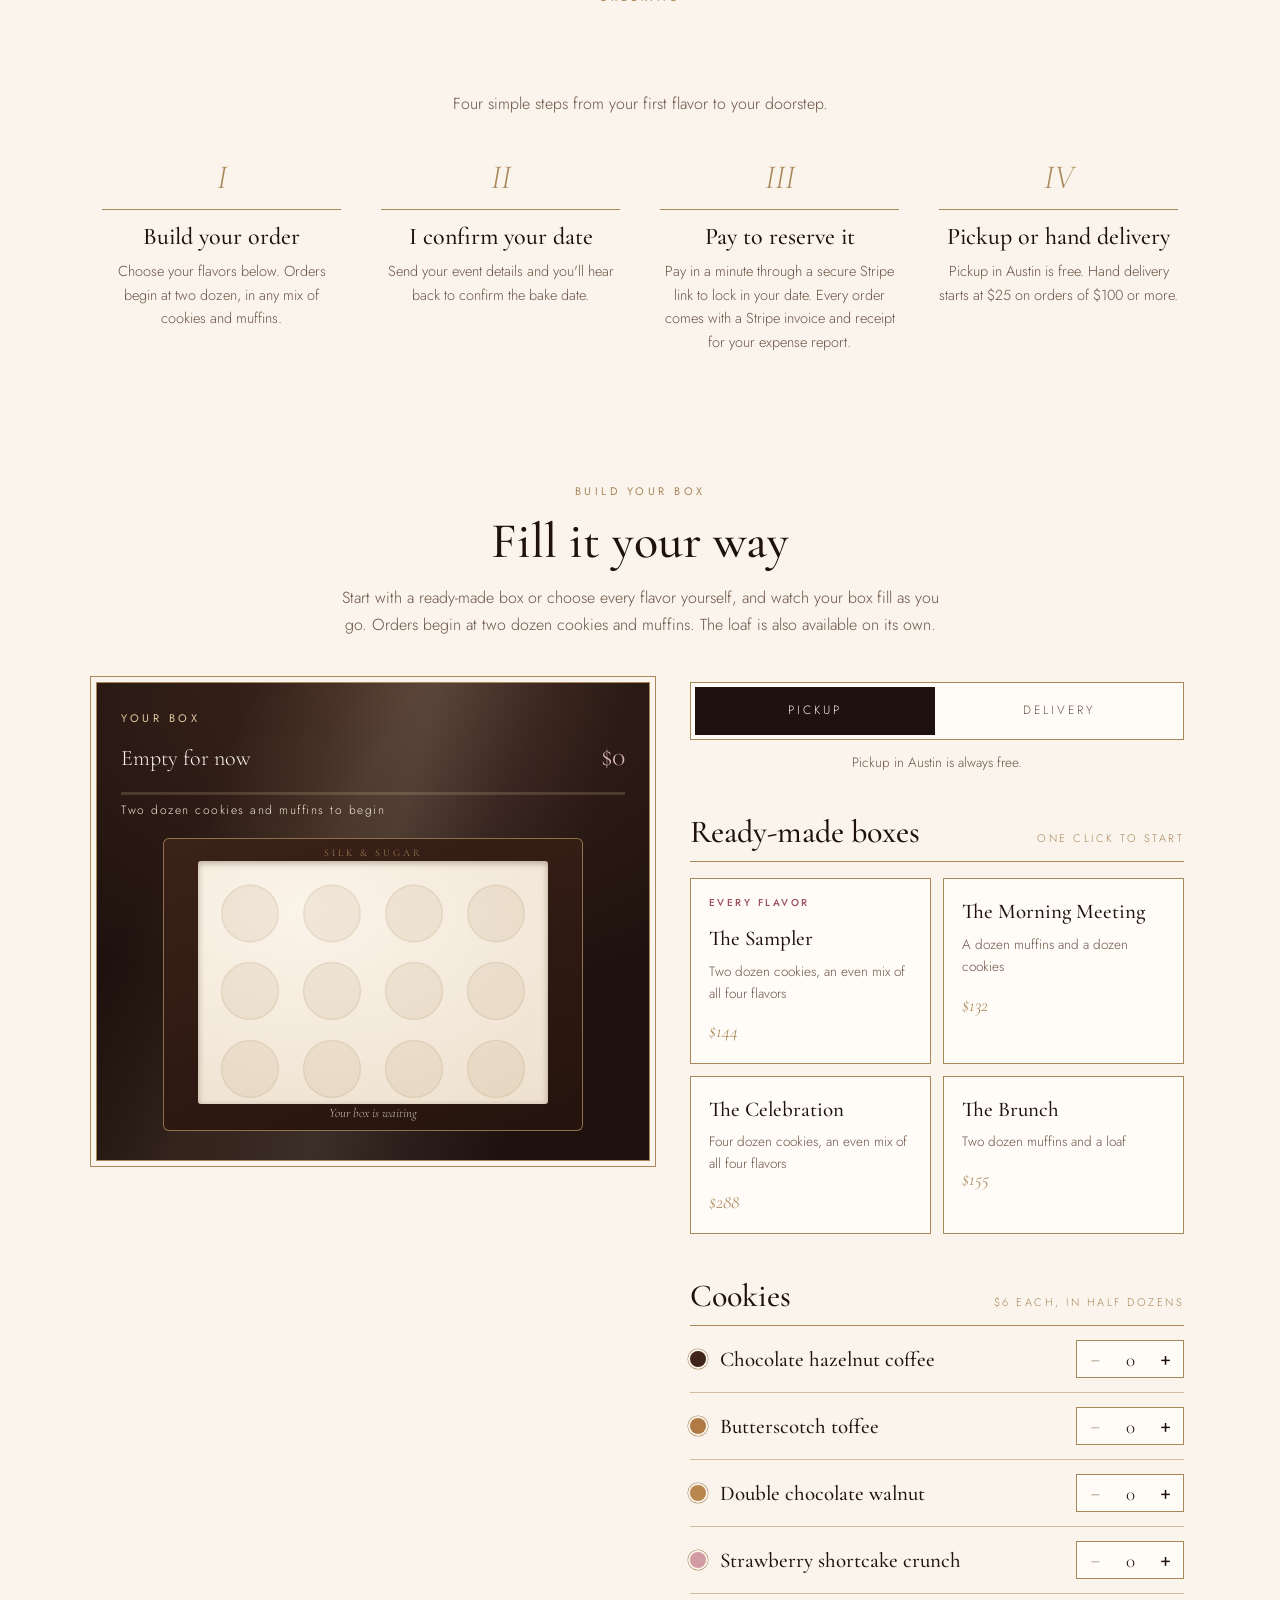
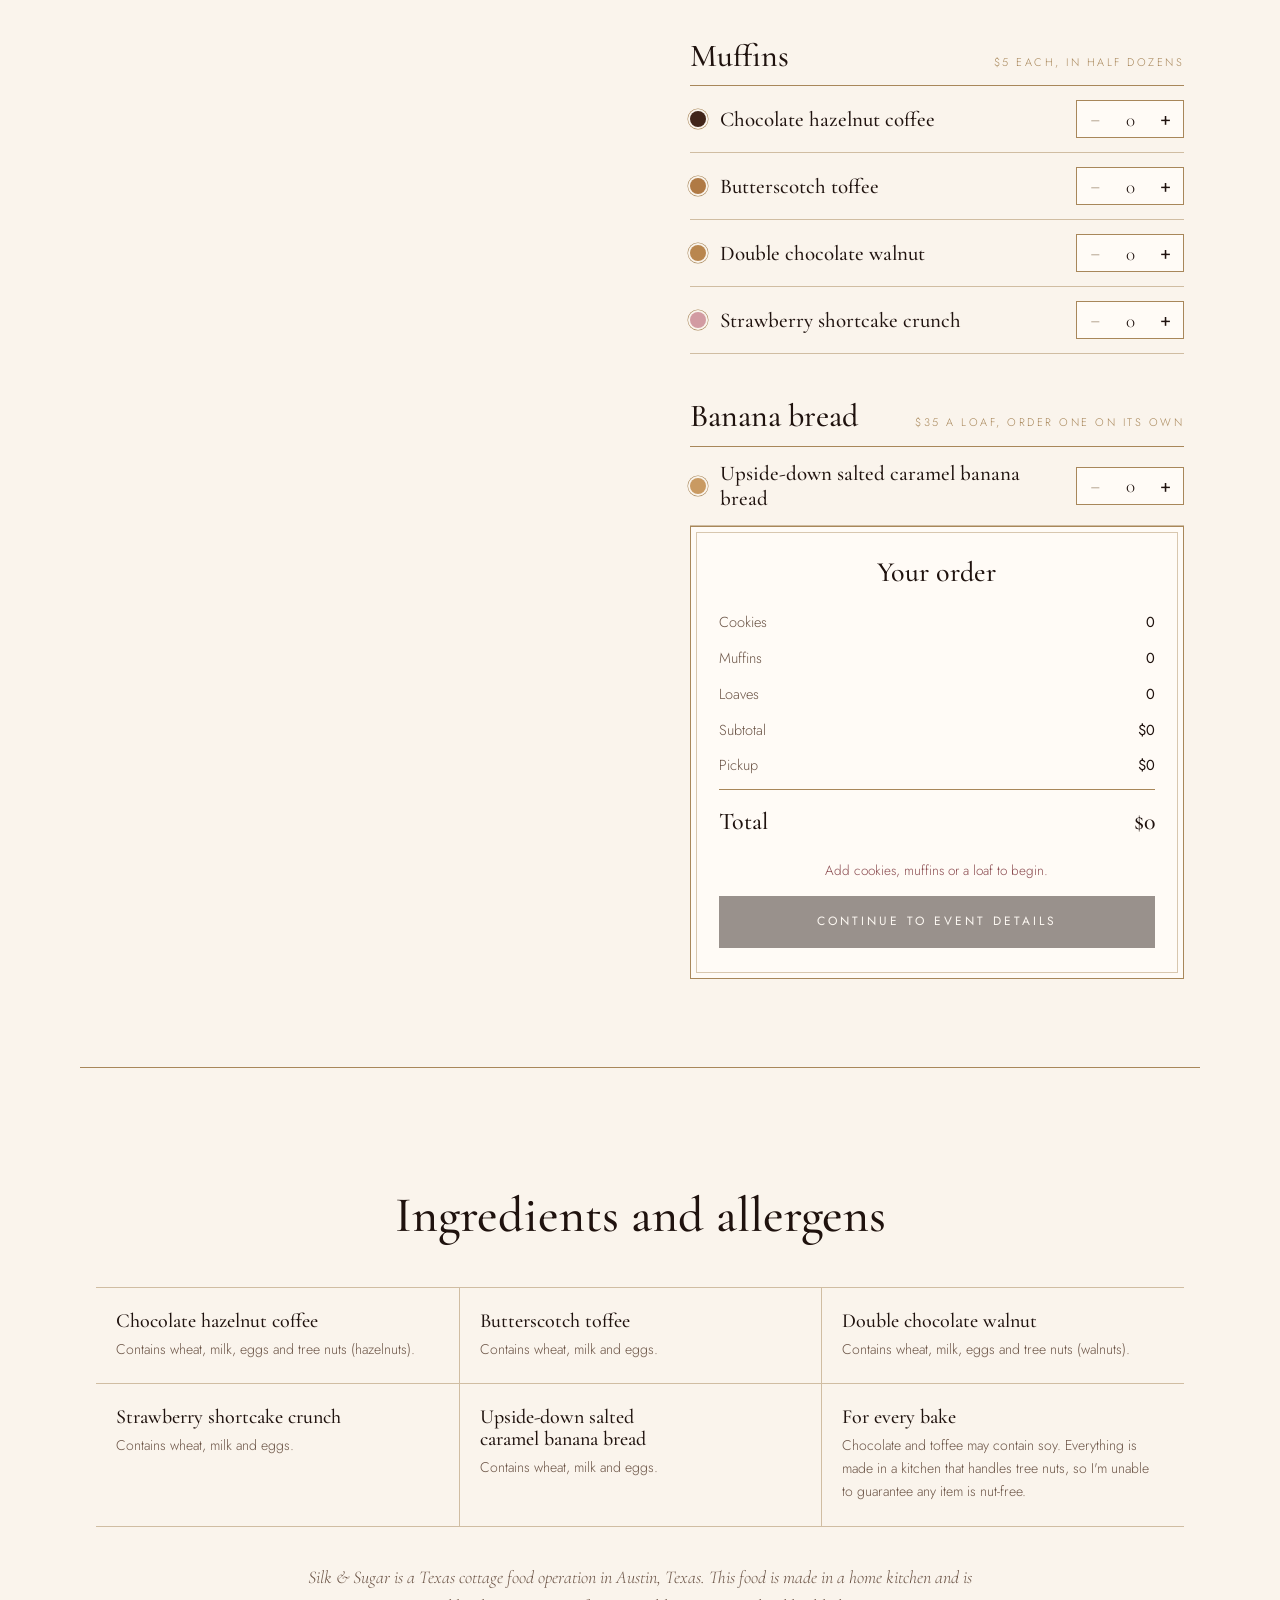
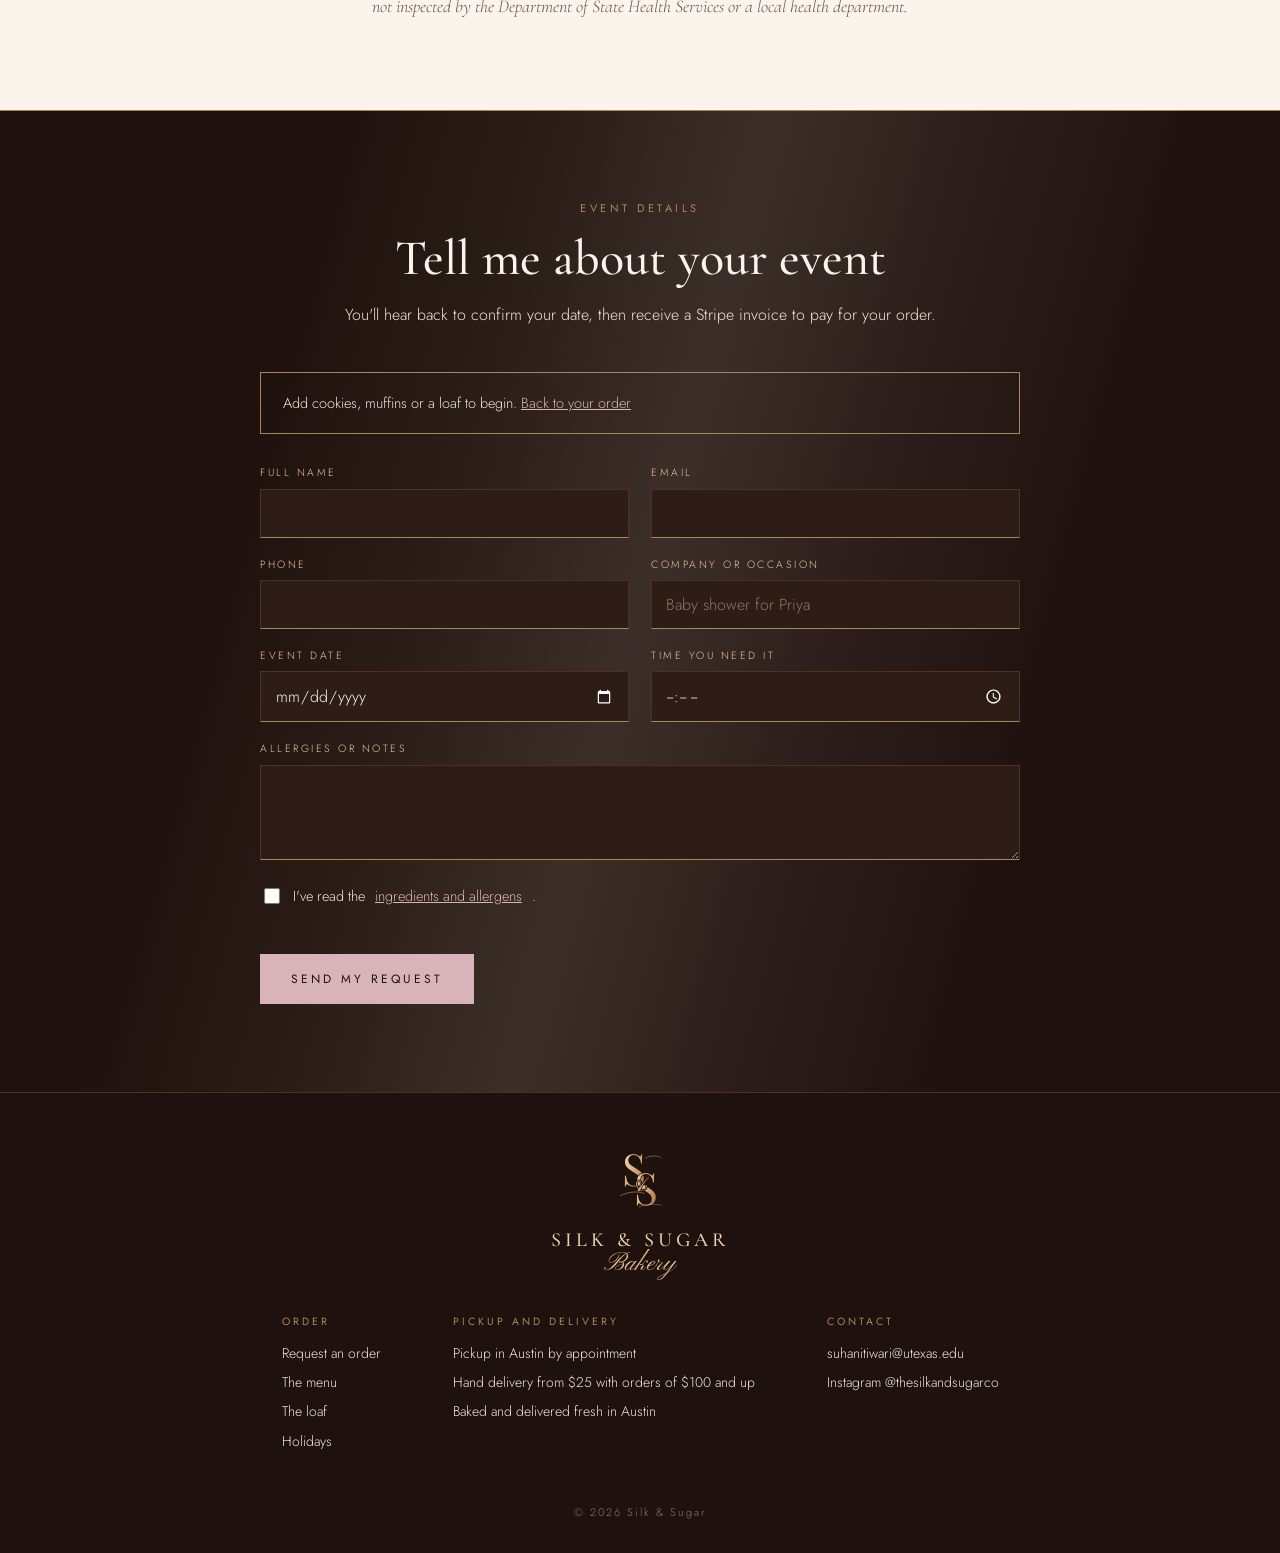
==== commit fce08ecc: "One flavor per screen with floating cookies, box count, add-to-box notes, box-fold page transition; " ====
--- a/index.html
+++ b/index.html
@@ -50,7 +50,7 @@
       <a href="#offices">Events</a>
       <a href="holidays.html">Holidays</a>
       <a href="about.html">The baker</a>
-      <a href="#order" class="nav-order">Order</a>
+      <a href="#order" class="nav-order">Your box <span class="nav-count" id="nav-count">0</span></a>
     </nav>
   </header>
 
--- a/styles.css
+++ b/styles.css
@@ -787,6 +787,148 @@
 .tag-under { margin: 8px 0 -4px; }
 .photo-tag { position: absolute; left: 10px; bottom: 10px; margin: 0; padding: 6px 10px; background: rgba(250, 244, 236, .92); border: 0.5px solid var(--gold); }
 
+/* Flavor showcase: one flavor per screen on wide displays */
+.flavor-copy { display: contents; }
+.flavor-word, .flavor-shadow, .flavors-count, .flavors-dots { display: none; }
+.flavors-stage { display: contents; }
+.flavor-add { display: flex; flex-wrap: wrap; justify-content: center; gap: 8px; margin-top: 18px; }
+.flavors.is-pinned .flavor-add { justify-content: flex-start; }
+.add-btn {
+  font: 400 10.5px var(--sans);
+  letter-spacing: 2px;
+  text-transform: uppercase;
+  padding: 10px 14px;
+  background: var(--ristretto);
+  color: var(--ivory);
+  border: 1px solid var(--ristretto);
+  cursor: pointer;
+  transition: background .2s, color .2s, transform .2s;
+}
+.add-btn:hover { background: var(--roast); transform: translateY(-1px); }
+.add-btn-line { background: transparent; color: var(--ink); border-color: var(--gold); }
+.add-btn-line:hover { background: rgba(168, 135, 90, .12); }
+
+.flavors.is-pinned { display: block; position: relative; height: 440vh; width: 100vw; margin-left: calc(50% - 50vw); }
+.flavors.is-pinned .flavors-stage {
+  display: block;
+  position: sticky;
+  top: 0;
+  height: 100vh;
+  overflow: hidden;
+  background: radial-gradient(70% 70% at 50% 52%, #F6EBDD 0%, var(--tint, #E8D6C0) 72%);
+  transition: background .9s ease;
+}
+.flavors.is-pinned .flavor {
+  position: absolute;
+  inset: 0;
+  display: grid;
+  grid-template-columns: minmax(0, 1fr) auto minmax(0, 1fr);
+  align-items: center;
+  gap: 4vw;
+  padding: 8vh 7vw 9vh;
+  background: none;
+  border: 0;
+  outline: 0;
+  box-shadow: none;
+  transform: none;
+  opacity: 0;
+  visibility: hidden;
+  transition: opacity .55s ease, visibility 0s linear .55s;
+}
+.flavors.is-pinned .flavor.is-active { opacity: 1; visibility: visible; transition: opacity .7s ease .1s, visibility 0s; }
+.flavors.is-pinned .flavor:hover { transform: none; box-shadow: none; }
+.flavors.is-pinned .flavor h3 { grid-column: 1; grid-row: 1; font-size: clamp(46px, 5.4vw, 84px); line-height: .98; align-self: center; z-index: 2; }
+.flavors.is-pinned .flavor-photo {
+  grid-column: 2;
+  grid-row: 1;
+  width: min(58vh, 34vw);
+  margin: 0;
+  border: 0;
+  background: none;
+  overflow: visible;
+  z-index: 2;
+  -webkit-mask-image: radial-gradient(circle closest-side, #000 79%, transparent 85%);
+          mask-image: radial-gradient(circle closest-side, #000 79%, transparent 85%);
+  animation: float 6s ease-in-out infinite;
+}
+.flavors.is-pinned .flavor-photo .numeral-tag, .flavors.is-pinned .flavor-photo .photo-script { display: none; }
+.flavors.is-pinned .flavor-shadow {
+  display: block;
+  grid-column: 2;
+  grid-row: 1;
+  align-self: center;
+  justify-self: center;
+  width: min(40vh, 24vw);
+  height: 26px;
+  margin-top: calc(min(58vh, 34vw) + 60px);
+  border-radius: 50%;
+  background: radial-gradient(closest-side, rgba(60, 35, 20, .32), transparent);
+  animation: shadow 6s ease-in-out infinite;
+}
+.flavors.is-pinned .flavor-copy { display: block; grid-column: 3; grid-row: 1; max-width: 360px; z-index: 2; text-align: left; }
+.flavors.is-pinned .flavor h3 { text-align: left; }
+.flavors.is-pinned .flavor-copy > p { font-size: 15px; color: #4A362C; margin: 0 0 12px; }
+.flavors.is-pinned .flavor-copy .sourcing { font-size: 12.5px; color: var(--ink-soft); }
+.flavors.is-pinned .flavor dl { margin-top: 6px; }
+.flavors.is-pinned .flavor-word {
+  display: block;
+  position: absolute;
+  left: 50%;
+  top: 50%;
+  transform: translate(-50%, -54%);
+  font-family: 'Pinyon Script', cursive;
+  font-size: clamp(160px, 24vw, 380px);
+  line-height: 1;
+  white-space: nowrap;
+  color: rgba(90, 56, 38, .1);
+  pointer-events: none;
+  z-index: 1;
+}
+.flavors.is-pinned .flavor.is-active .flavor-word { animation: word-in 1.4s cubic-bezier(.2, .8, .2, 1) both; }
+.flavors.is-pinned .flavor.is-active .flavor-photo > img { animation: spin-in 1.1s cubic-bezier(.2, .9, .25, 1) both; }
+.flavors.is-pinned .flavor.is-active h3 { animation: rise .9s cubic-bezier(.2, .8, .2, 1) both; }
+.flavors.is-pinned .flavor.is-active .flavor-copy { animation: rise .9s cubic-bezier(.2, .8, .2, 1) .15s both; }
+.flavors.is-pinned .flavors-count {
+  display: block;
+  position: absolute;
+  left: 7vw;
+  bottom: 6vh;
+  margin: 0;
+  font-family: var(--serif);
+  font-size: 18px;
+  color: var(--ink-soft);
+  z-index: 3;
+}
+.flavors.is-pinned .flavors-count span { font-size: 56px; color: var(--ink); margin-right: 4px; }
+.flavors.is-pinned .flavors-dots { display: flex; flex-direction: column; gap: 12px; position: absolute; right: 2.6vw; top: 50%; transform: translateY(-50%); z-index: 3; }
+.flavors-dots button { width: 9px; height: 9px; padding: 0; border-radius: 50%; border: 1px solid var(--gold); background: transparent; cursor: pointer; transition: background .3s, transform .3s; }
+.flavors-dots button.is-active { background: var(--gold); transform: scale(1.35); }
+.flavors.is-pinned .flavor.reveal { transform: none; transition-delay: 0s; }
+@keyframes spin-in { from { opacity: 0; transform: rotate(-38deg) scale(.82); } to { opacity: 1; transform: none; } }
+@keyframes word-in { from { opacity: 0; transform: translate(-50%, -46%); } to { opacity: 1; transform: translate(-50%, -54%); } }
+@keyframes float { 0%, 100% { transform: translateY(0); } 50% { transform: translateY(-12px); } }
+@keyframes shadow { 0%, 100% { transform: scaleX(1); opacity: 1; } 50% { transform: scaleX(.86); opacity: .7; } }
+
+/* Header box count */
+.nav-count { display: inline-flex; align-items: center; justify-content: center; min-width: 20px; height: 20px; padding: 0 5px; margin-left: 4px; border-radius: 10px; background: var(--gold); color: var(--ristretto); font: 500 11px var(--sans); font-style: normal; vertical-align: 2px; }
+
+/* Toasts */
+.toasts { position: fixed; left: 0; right: 0; bottom: 22px; z-index: 30; display: flex; flex-direction: column; align-items: center; gap: 8px; pointer-events: none; }
+.toast {
+  margin: 0;
+  padding: 12px 18px;
+  background: var(--ristretto);
+  color: var(--ivory);
+  border: 1px solid var(--gold);
+  font-size: 13.5px;
+  box-shadow: 0 14px 30px -14px rgba(0, 0, 0, .55);
+  animation: toast-in .45s cubic-bezier(.2, .9, .25, 1.2) both;
+}
+.toast.is-leaving { animation: toast-out .45s ease both; }
+@keyframes toast-in { from { opacity: 0; transform: translateY(16px) scale(.96); } to { opacity: 1; transform: none; } }
+@keyframes toast-out { to { opacity: 0; transform: translateY(8px); } }
+@media (max-width: 640px) { .toasts { left: 10px; right: 10px; bottom: 84px; } .toast { text-align: center; } }
+
 /* Tablet */
 @media (max-width: 980px) {
   .pantry-inner, .chapter-inner, .chapter-dark .chapter-inner { grid-template-columns: 1fr; gap: 40px; }
@@ -815,6 +957,7 @@
   .masthead { flex-direction: column; align-items: flex-start; padding: 12px 16px; gap: 10px; }
   .nav { justify-content: flex-start; gap: 2px 10px; }
   .nav a { font-size: 15px; }
+  .nav a[href$="#menu"] + a[href$="#menu"] { display: none; }
   .hero { padding: 32px 16px 48px; }
   .hero-frame { padding: 40px 18px 42px; }
   .lede { font-size: 16px; }
@@ -911,3 +1054,13 @@
   .bundle-buy { text-align: left; display: flex; align-items: baseline; justify-content: space-between; gap: 12px; }
   .bundle-link { margin-top: 0; }
 }
+
+/* Page transition: the box flaps fold shut, then open on the next page */
+.fold { position: fixed; inset: 0; z-index: 100; pointer-events: none; visibility: hidden; }
+.fold.is-on { visibility: visible; pointer-events: auto; }
+.fold-flap { position: absolute; left: 0; right: 0; height: 50.5%; background: linear-gradient(160deg, #3B2219, #1F120E); transition: transform .55s cubic-bezier(.7, 0, .3, 1); }
+.fold-top { top: 0; transform: translateY(-101%); border-bottom: 1px solid var(--gold); }
+.fold-bottom { bottom: 0; transform: translateY(101%); border-top: 1px solid var(--gold); }
+.fold-seal { position: absolute; left: 50%; top: 50%; width: 96px; height: 96px; margin: -48px 0 0 -48px; border-radius: 50%; background: var(--ristretto); border: 1px solid var(--gold); outline: 0.5px solid var(--gold); outline-offset: 4px; display: flex; align-items: center; justify-content: center; font-family: 'Pinyon Script', cursive; font-size: 34px; color: var(--gold-light); opacity: 0; transform: scale(.7) rotate(-20deg); transition: opacity .3s ease, transform .45s cubic-bezier(.3, 1.4, .5, 1); }
+.fold.is-shut .fold-top, .fold.is-shut .fold-bottom { transform: none; }
+.fold.is-shut .fold-seal { opacity: 1; transform: none; transition-delay: .35s; }
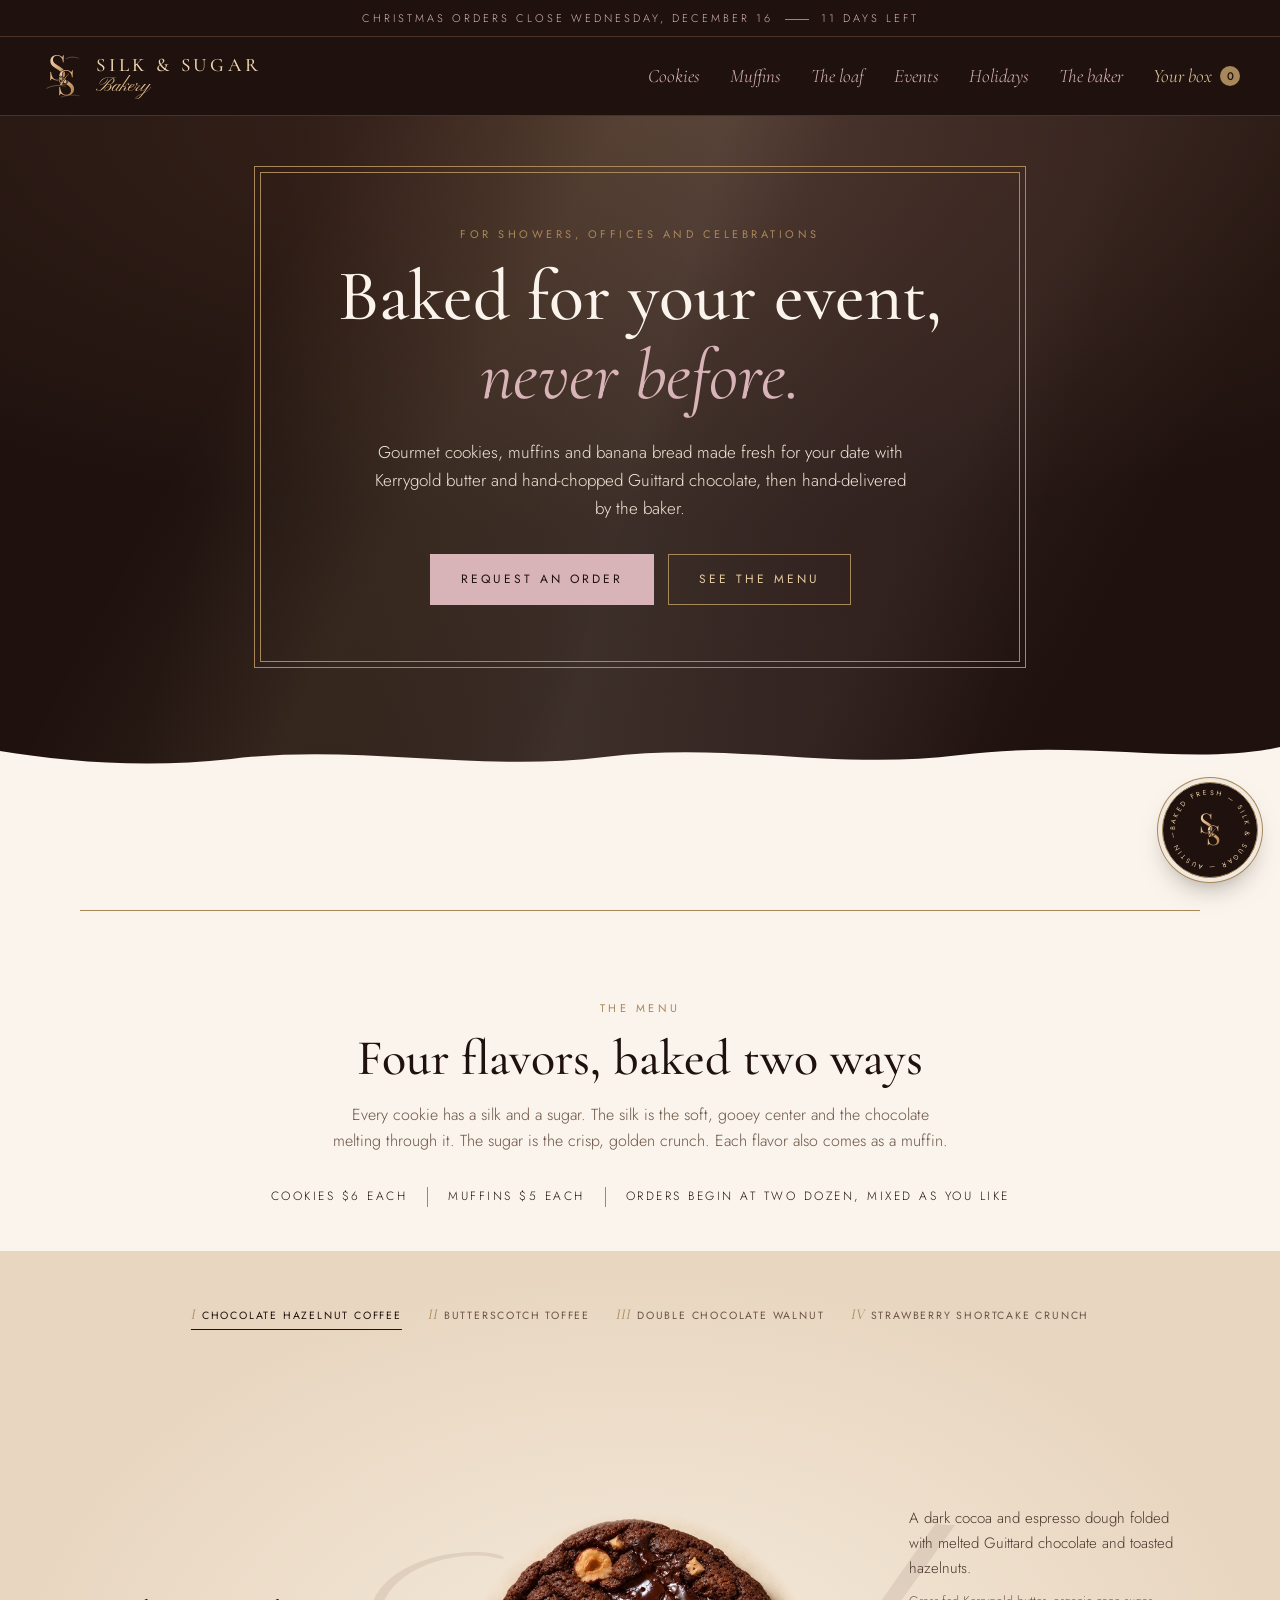
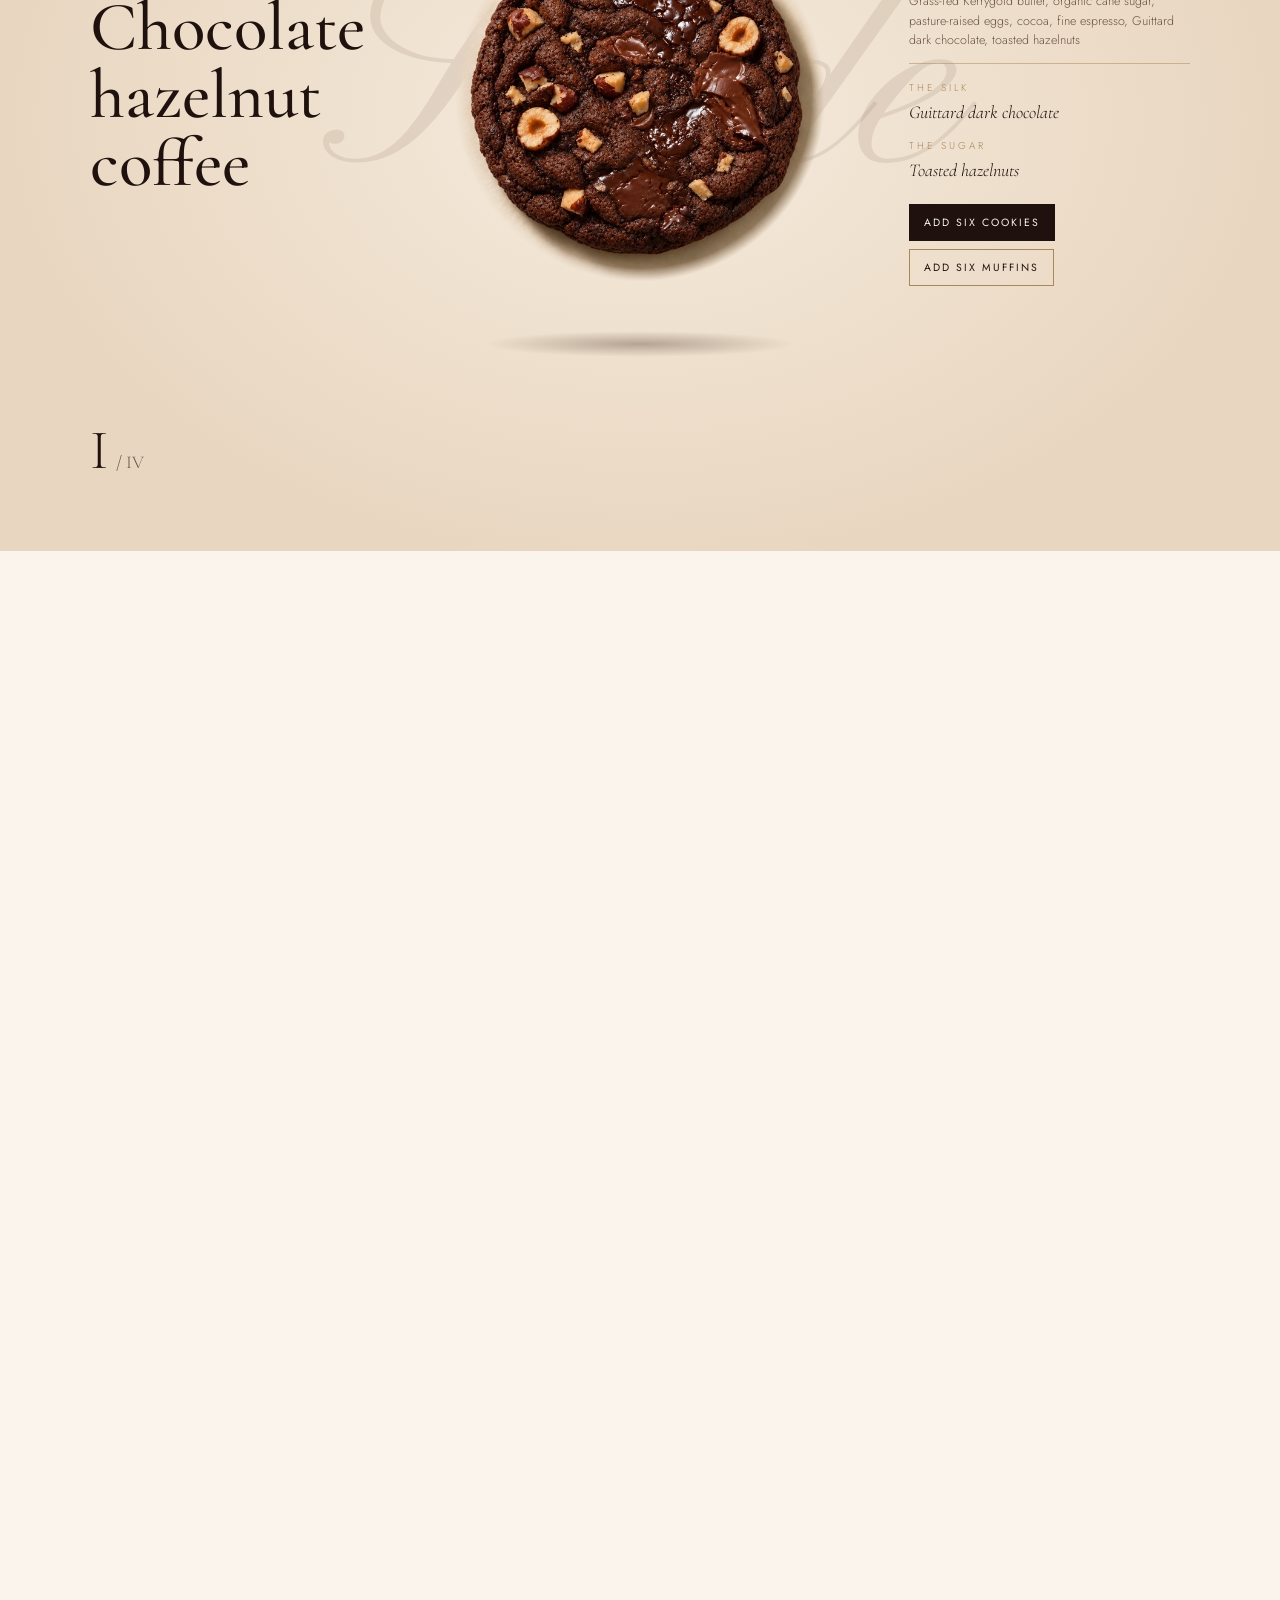
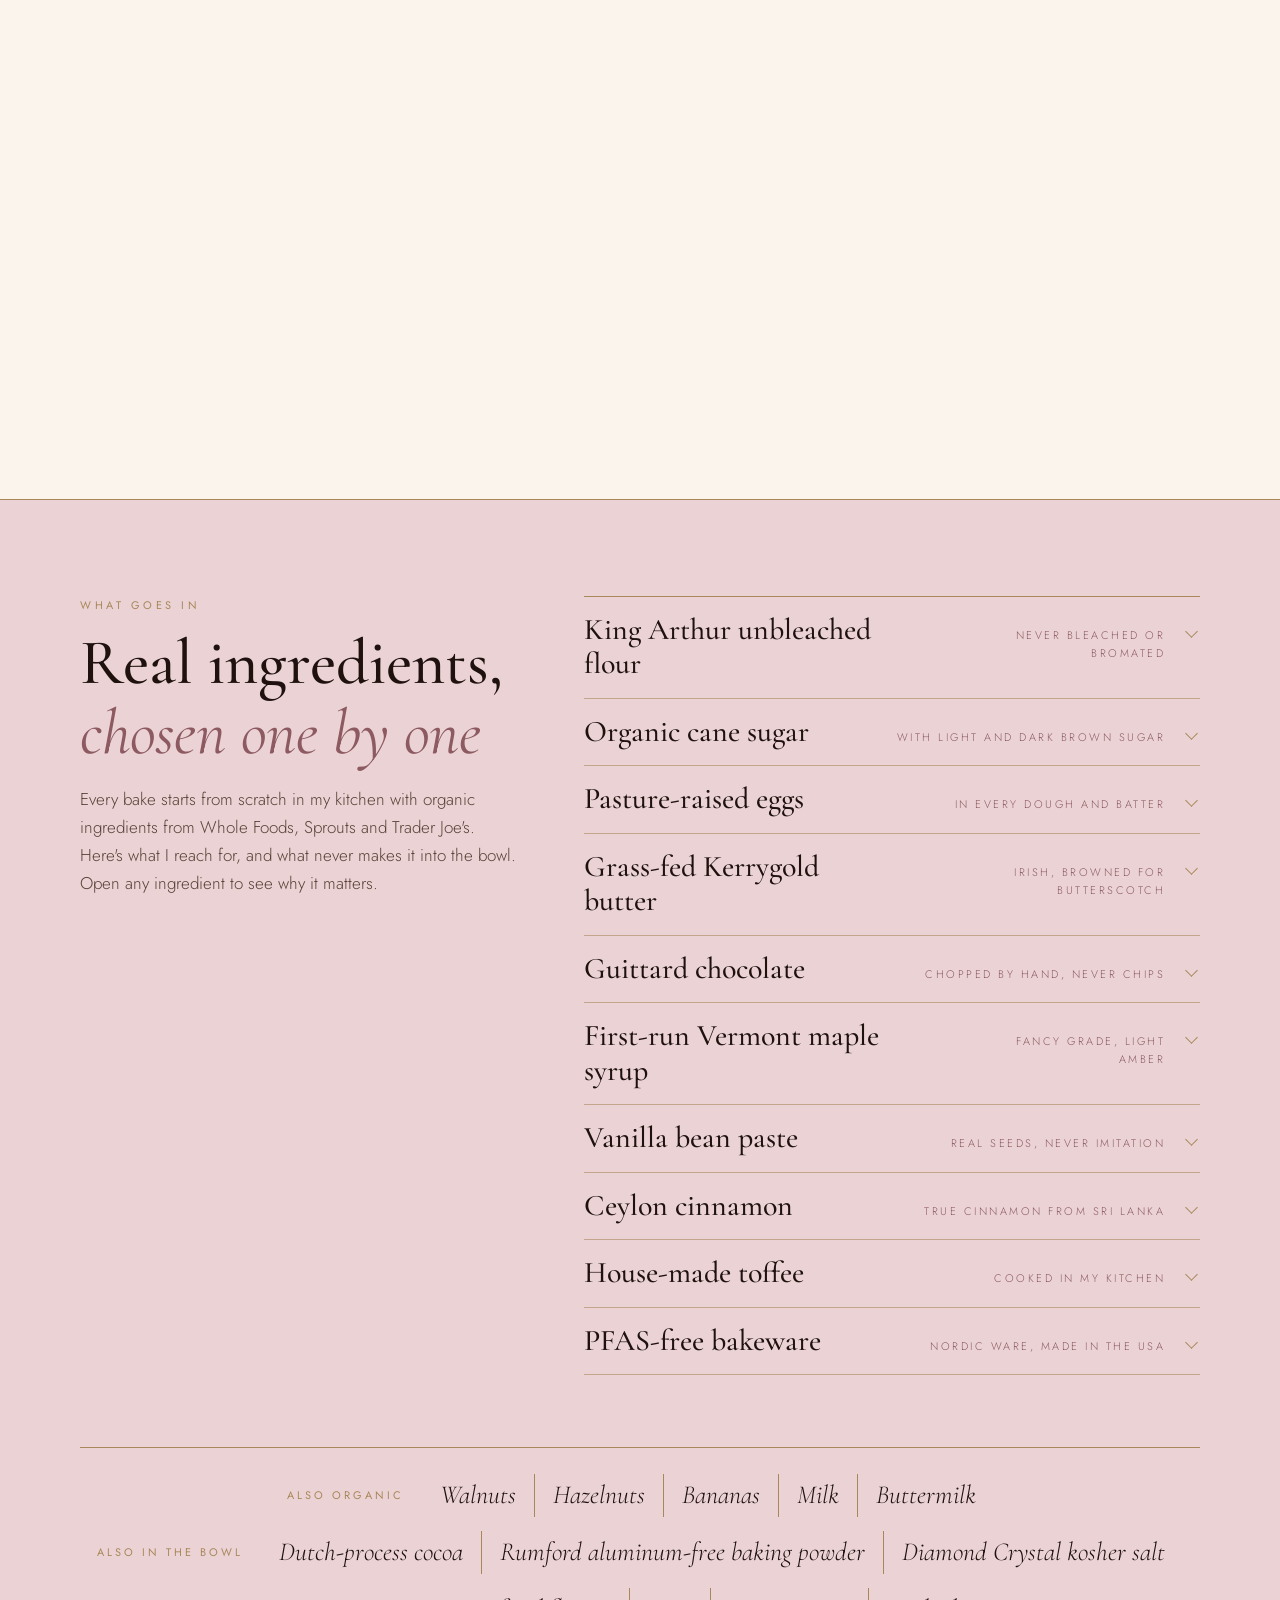
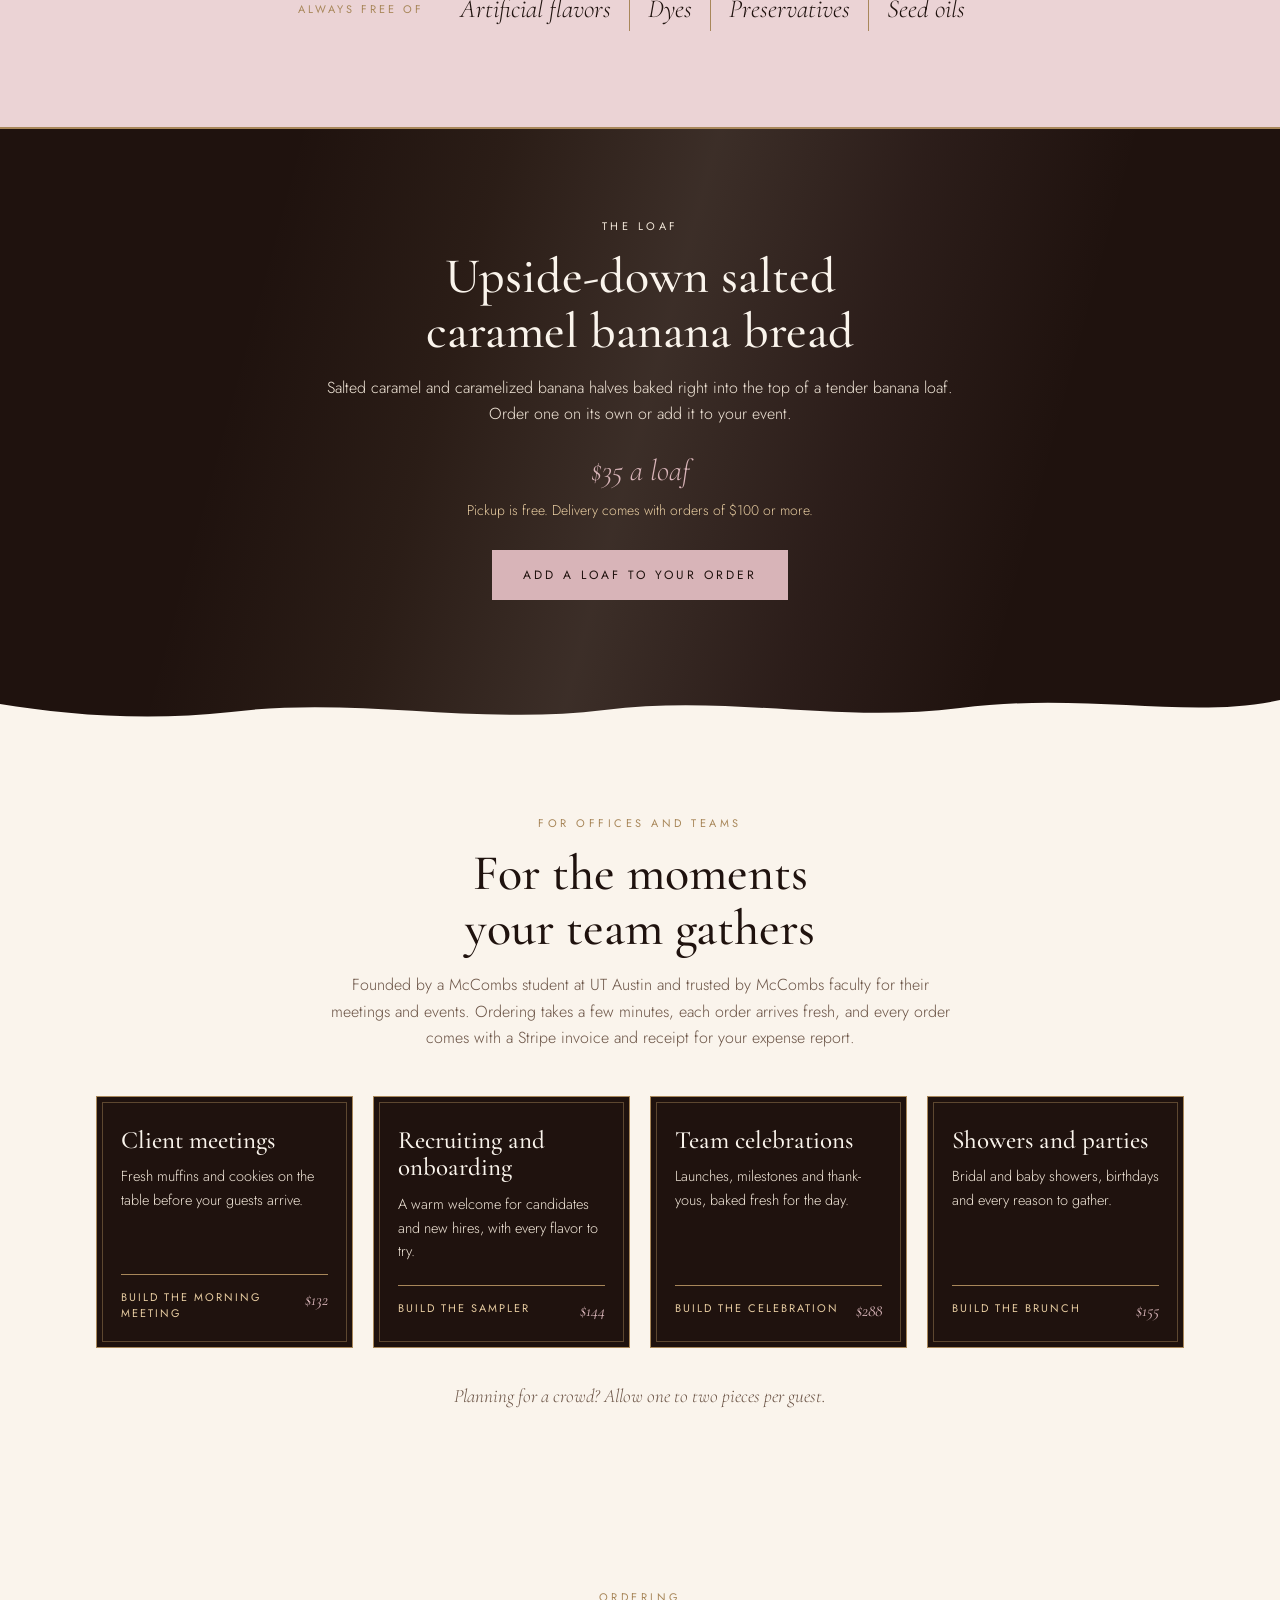
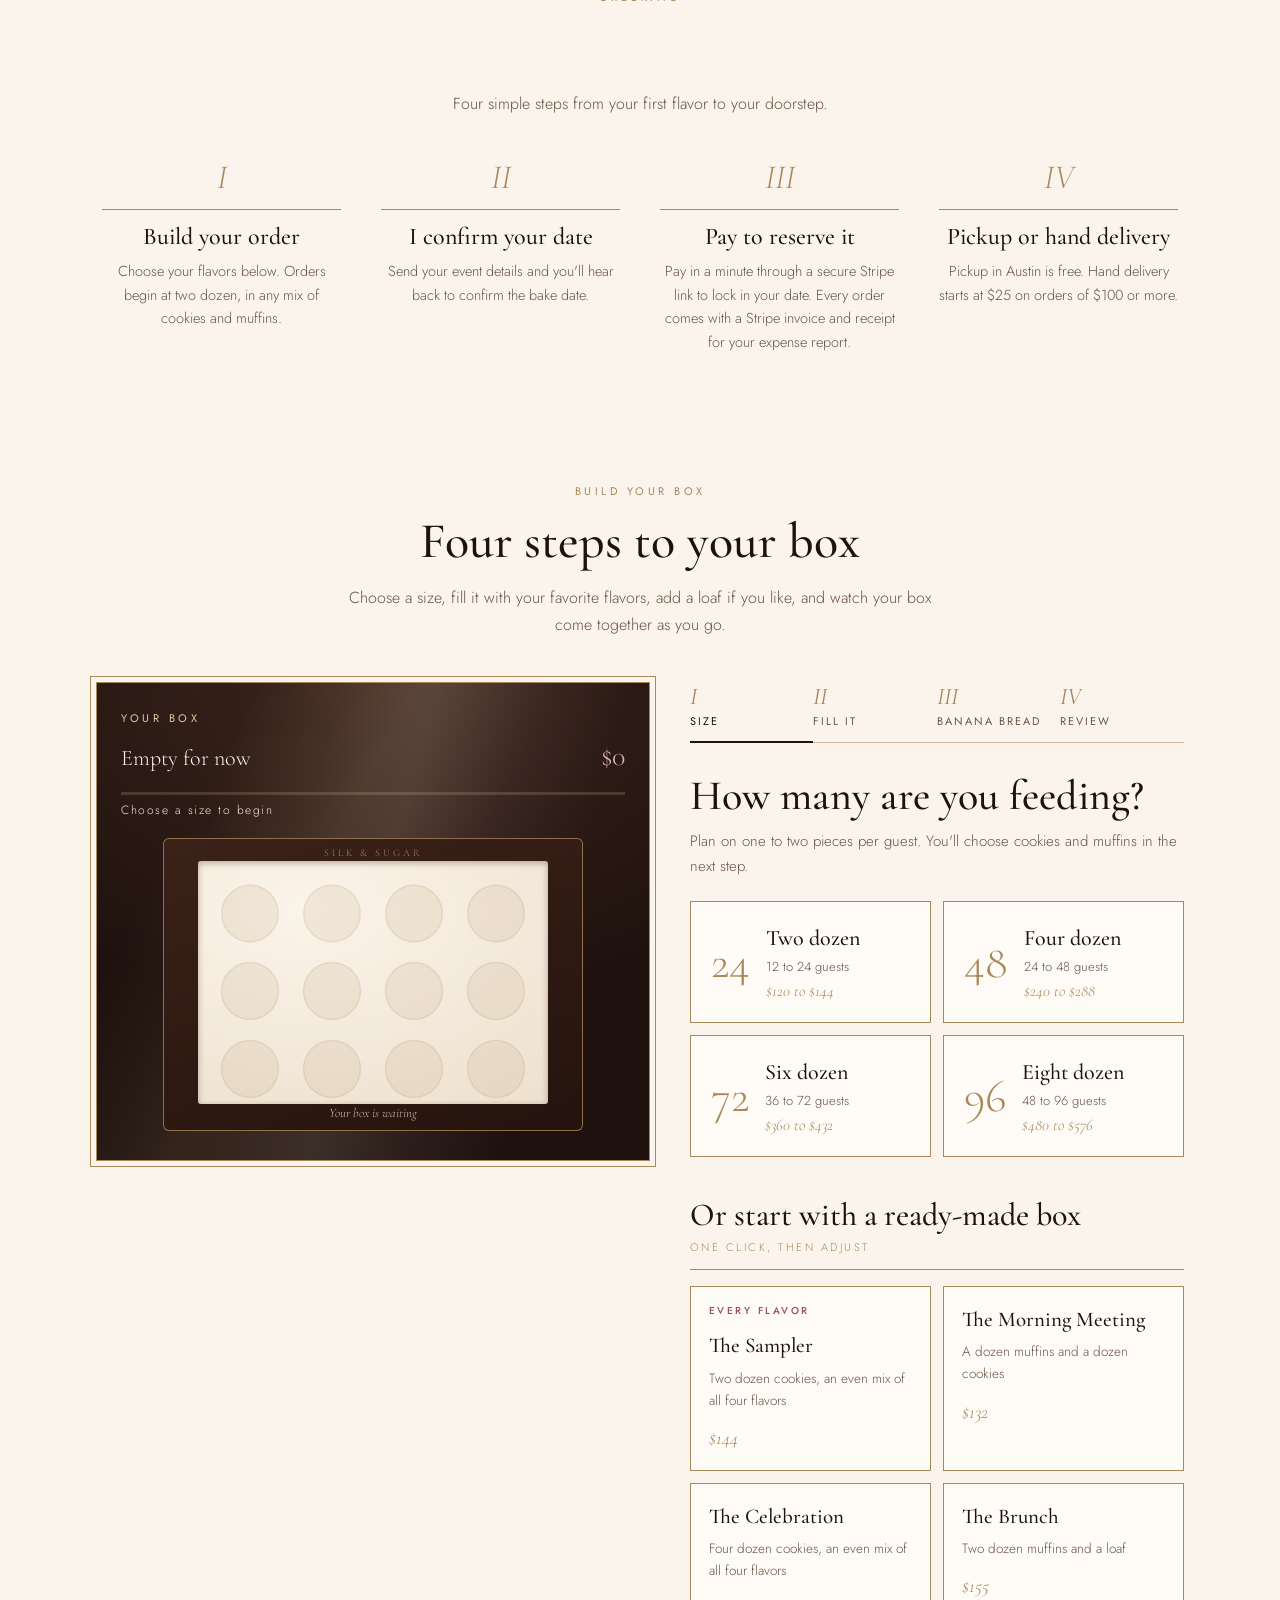
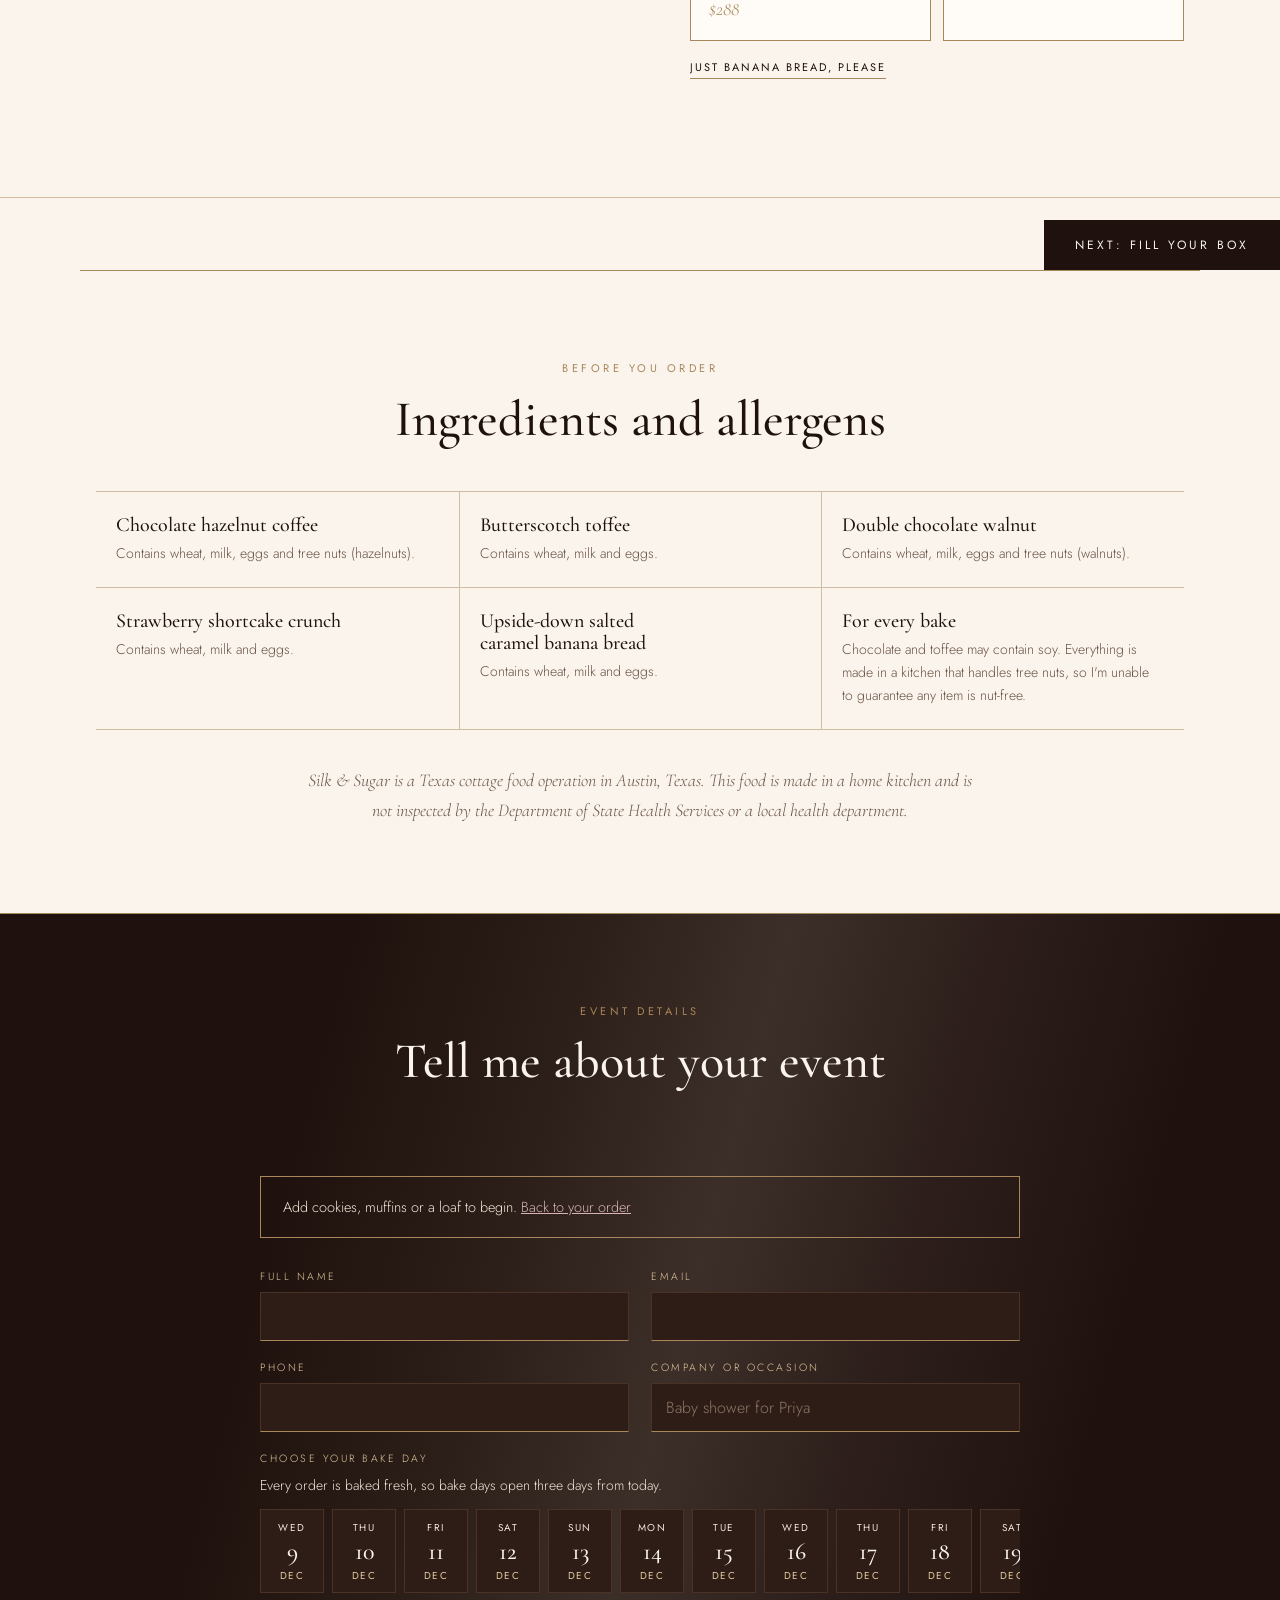
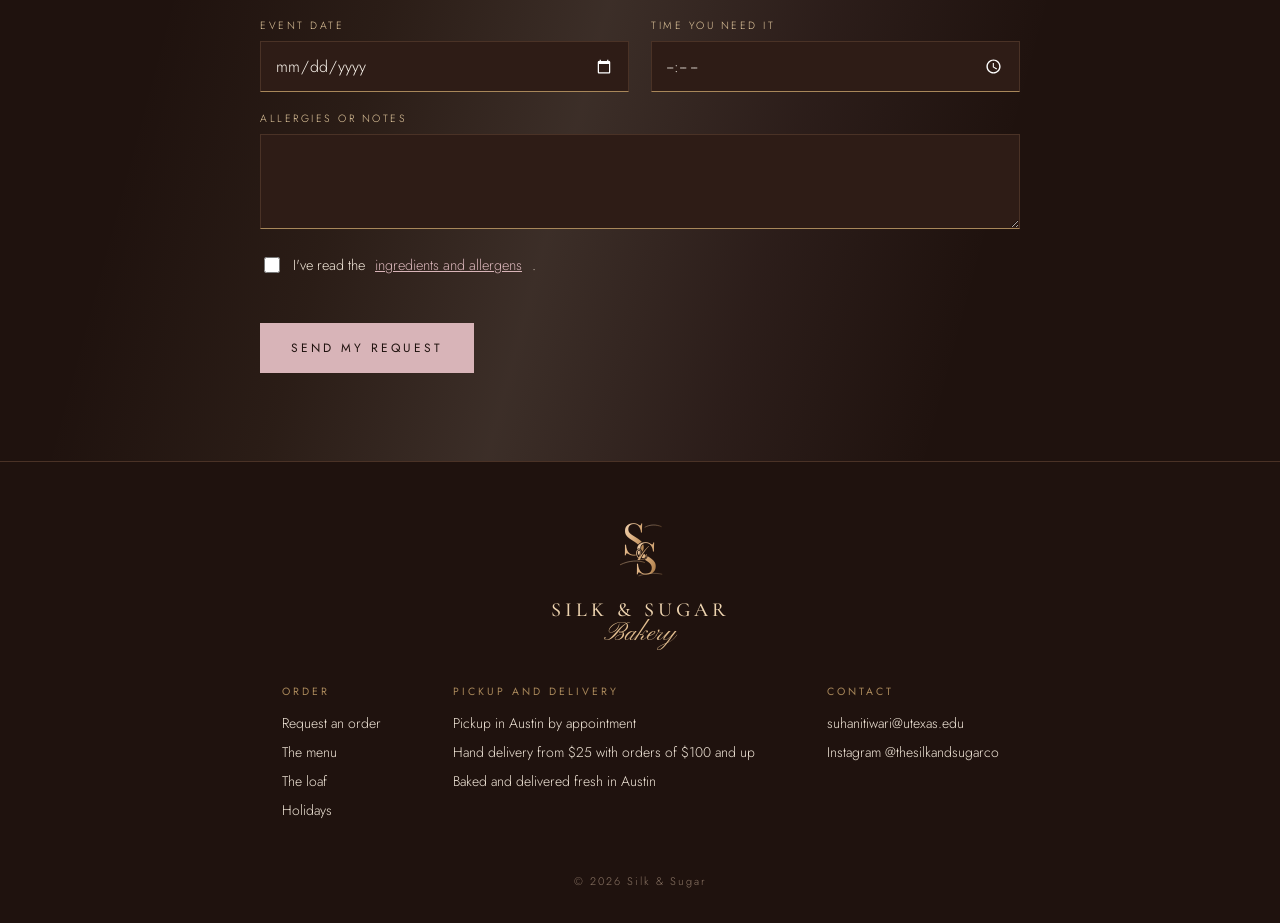
==== commit 28e8b508: "Guided four-step box builder, bake-day picker with three days' notice, flavor index and hero brocade" ====
--- a/index.html
+++ b/index.html
@@ -311,8 +311,8 @@
     <section class="section order" id="order">
       <header class="section-head">
         <p class="eyebrow">Build your box</p>
-        <h2>Fill it your way</h2>
-        <p>Start with a ready-made box or choose every flavor yourself, and watch your box fill as you go. Orders begin at two dozen cookies and muffins. The loaf is also available on its own.</p>
+        <h2>Four steps to your box</h2>
+        <p>Choose a size, fill it with your favorite flavors, add a loaf if you like, and watch your box come together as you go.</p>
       </header>
 
       <div class="builder">
@@ -328,7 +328,39 @@
           </div>
         </div>
 
-        <div class="builder-main">
+        <div class="builder-main wizard" id="wizard">
+          <ol class="wizard-steps">
+            <li><button type="button" data-step="1"><span>I</span>Size</button></li>
+            <li><button type="button" data-step="2"><span>II</span>Fill it</button></li>
+            <li><button type="button" data-step="3"><span>III</span>Banana bread</button></li>
+            <li><button type="button" data-step="4"><span>IV</span>Review</button></li>
+          </ol>
+
+          <section class="step" data-step="1" aria-labelledby="step-1-title">
+            <h3 class="step-title" id="step-1-title">How many are you feeding?</h3>
+            <p class="step-note">Plan on one to two pieces per guest. You'll choose cookies and muffins in the next step.</p>
+            <div class="sizes" id="sizes"></div>
+            <div class="presets" id="presets"></div>
+            <button type="button" class="text-btn" data-size="0">Just banana bread, please</button>
+          </section>
+
+          <section class="step" data-step="2" aria-labelledby="step-2-title" hidden>
+            <h3 class="step-title" id="step-2-title">Fill your box</h3>
+            <p class="step-note" id="fill-note">Tap a flavor to add six. Mix cookies and muffins any way you like.</p>
+            <div class="fill-meter" aria-hidden="true"><span id="fill-bar"></span></div>
+            <div class="builder-list" id="builder-list"></div>
+          </section>
+
+          <section class="step" data-step="3" aria-labelledby="step-3-title" hidden>
+            <h3 class="step-title" id="step-3-title">Add banana bread</h3>
+            <p class="step-note">Upside-down salted caramel banana bread, $35 a loaf. Entirely optional, and always welcome.</p>
+            <div class="loaf-pick" id="loaf-pick"></div>
+          </section>
+
+          <section class="step" data-step="4" aria-labelledby="step-4-title" hidden>
+            <h3 class="step-title" id="step-4-title">Review your box</h3>
+            <ul class="review" id="review"></ul>
+            <p class="step-note" id="review-note"></p>
           <div class="mode-wrap">
             <div class="mode" role="radiogroup" aria-label="Pickup or delivery">
               <label><input type="radio" name="fulfil" value="pickup" checked><span>Pickup</span></label>
@@ -337,11 +369,8 @@
             <div class="zones" id="zones" hidden></div>
             <p class="mode-note" id="mode-note">Pickup in Austin is always free.</p>
           </div>
-          <div class="presets" id="presets"></div>
-          <div class="builder-list" id="builder-list"></div>
-
         <aside class="summary" aria-live="polite">
-          <h3>Your order</h3>
+          <h4 class="summary-title">Your order</h4>
           <dl class="totals">
             <div><dt>Cookies</dt><dd id="sum-cookies">0</dd></div>
             <div><dt>Muffins</dt><dd id="sum-muffins">0</dd></div>
@@ -357,6 +386,13 @@
           <p class="status" id="sum-status"></p>
           <a class="btn btn-dark btn-block" href="#details" id="to-details">Continue to event details</a>
         </aside>
+        </div>
+          </section>
+
+          <div class="wizard-nav">
+            <button type="button" class="btn btn-line-dark" id="step-back">Back</button>
+            <button type="button" class="btn btn-dark" id="step-next">Next</button>
+          </div>
         </div>
       </div>
 
@@ -401,6 +437,11 @@
             <label>Email<input name="email" type="email" autocomplete="email" required></label>
             <label>Phone<input name="phone" type="tel" autocomplete="tel" required></label>
             <label>Company or occasion<input name="occasion" placeholder="Baby shower for Priya"></label>
+            <div class="wide day-pick">
+              <p class="day-label">Choose your bake day</p>
+              <p class="day-note">Every order is baked fresh, so bake days open three days from today.</p>
+              <div class="day-strip" id="day-strip"></div>
+            </div>
             <label>Event date<input name="date" type="date" required></label>
             <label>Time you need it<input name="time" type="time"></label>
             <label class="wide" id="address-field" hidden>Delivery address<input name="address" autocomplete="street-address"></label>
--- a/styles.css
+++ b/styles.css
@@ -928,6 +928,156 @@
 @keyframes toast-in { from { opacity: 0; transform: translateY(16px) scale(.96); } to { opacity: 1; transform: none; } }
 @keyframes toast-out { to { opacity: 0; transform: translateY(8px); } }
 @media (max-width: 640px) { .toasts { left: 10px; right: 10px; bottom: 84px; } .toast { text-align: center; } }
+
+/* Guided box builder */
+.wizard { min-width: 0; overflow-x: clip; }
+.wizard-steps { list-style: none; margin: 0 0 30px; padding: 0; display: grid; grid-template-columns: repeat(4, 1fr); border-bottom: 0.5px solid rgba(168, 135, 90, .5); }
+.wizard-steps button {
+  width: 100%;
+  display: flex;
+  flex-direction: column;
+  align-items: flex-start;
+  gap: 2px;
+  padding: 0 0 12px;
+  background: none;
+  border: 0;
+  border-bottom: 2px solid transparent;
+  margin-bottom: -1px;
+  font: 400 11px var(--sans);
+  letter-spacing: 2px;
+  text-transform: uppercase;
+  color: var(--ink-soft);
+  cursor: pointer;
+  text-align: left;
+  transition: color .3s, border-color .3s;
+}
+.wizard-steps button span { font-family: var(--serif); font-style: italic; font-size: 24px; letter-spacing: 0; text-transform: none; color: var(--gold); }
+.wizard-steps button.is-current { color: var(--ink); border-bottom-color: var(--ristretto); }
+.wizard-steps button.is-done { color: var(--ink); }
+.wizard-steps button.is-done span::after { content: ""; display: inline-block; width: 6px; height: 6px; margin-left: 6px; border-radius: 50%; background: var(--gold); vertical-align: 6px; }
+.step-title { font-size: clamp(30px, 3.6vw, 42px); }
+.step-note { margin: 10px 0 22px; color: var(--ink-soft); font-size: 15px; }
+.step-in { animation: step-in .55s cubic-bezier(.2, .8, .2, 1) both; }
+@keyframes step-in { from { opacity: 0; transform: translateX(24px); } to { opacity: 1; transform: none; } }
+
+.sizes { display: grid; grid-template-columns: repeat(2, minmax(0, 1fr)); gap: 12px; margin-bottom: 40px; }
+.size {
+  display: grid;
+  grid-template-columns: auto 1fr;
+  grid-template-rows: auto auto auto;
+  column-gap: 16px;
+  align-items: center;
+  text-align: left;
+  padding: 18px 20px;
+  background: #FFFBF6;
+  border: 0.5px solid var(--gold);
+  font: inherit;
+  color: var(--ink);
+  cursor: pointer;
+  transition: transform .25s, box-shadow .25s, background .25s, color .25s;
+}
+.size:hover { transform: translateY(-2px); box-shadow: 0 12px 26px -16px rgba(60, 35, 20, .5); }
+.size-count { grid-row: 1 / span 3; font-family: var(--serif); font-size: 46px; line-height: 1; color: var(--gold); }
+.size-name { font-family: var(--serif); font-size: 22px; font-weight: 500; }
+.size-guests { font-size: 13px; color: var(--ink-soft); }
+.size-price { font-family: var(--serif); font-style: italic; font-size: 16px; color: var(--gold); }
+.size.is-active { background: var(--ristretto); color: var(--ivory); }
+.size.is-active .size-guests { color: var(--champagne); }
+.size.is-active .size-count, .size.is-active .size-price { color: var(--rose); }
+.text-btn { margin-top: 18px; background: none; border: 0; padding: 0 0 3px; border-bottom: 0.5px solid var(--gold); font: 400 11px var(--sans); letter-spacing: 2px; text-transform: uppercase; color: var(--ink); cursor: pointer; }
+.text-btn:hover { color: var(--gold); }
+.wizard .presets { margin-bottom: 0; }
+
+.fill-meter { height: 3px; background: rgba(168, 135, 90, .2); margin: -8px 0 26px; overflow: hidden; }
+.fill-meter span { display: block; height: 100%; width: 0; background: linear-gradient(90deg, var(--gold), var(--rose)); transition: width .6s cubic-bezier(.2, .8, .2, 1); }
+.wizard .group-head h4 { margin: 0; font-family: var(--serif); font-weight: 500; font-size: 26px; }
+.tiles { display: grid; grid-template-columns: repeat(2, minmax(0, 1fr)); gap: 14px; margin: 16px 0 34px; }
+.tile { display: flex; flex-direction: column; align-items: center; text-align: center; padding: 14px 12px 16px; background: #FFFBF6; border: 0.5px solid rgba(168, 135, 90, .7); }
+.tile-art { position: relative; width: 100%; max-width: 150px; aspect-ratio: 1; padding: 0; border: 0; background: none; cursor: pointer; border-radius: 50%; }
+.tile-art img, .tile-art svg { width: 100%; height: 100%; object-fit: cover; display: block; border-radius: 50%; transition: transform .45s cubic-bezier(.3, 1.4, .5, 1); }
+.tile-art img { -webkit-mask-image: radial-gradient(circle closest-side, #000 82%, transparent 86%); mask-image: radial-gradient(circle closest-side, #000 82%, transparent 86%); }
+.tile-art:hover img, .tile-art:hover svg { transform: rotate(-10deg) scale(1.05); }
+.tile-art:active img, .tile-art:active svg { transform: scale(.94); }
+.tile-plus { position: absolute; right: 2px; top: 2px; width: 34px; height: 34px; border-radius: 50%; display: flex; align-items: center; justify-content: center; background: var(--ristretto); color: var(--gold-light); font: 400 12px var(--sans); border: 1px solid var(--gold); opacity: 0; transform: scale(.7); transition: opacity .25s, transform .25s; }
+.tile-art:hover .tile-plus, .tile-art:focus-visible .tile-plus { opacity: 1; transform: none; }
+.tile h5 { margin: 10px 0 2px; font-family: var(--serif); font-weight: 500; font-size: 19px; line-height: 1.15; }
+.tile-price { margin: 0 0 10px; font-size: 12.5px; color: var(--ink-soft); }
+.wizard.is-full .tile-art { opacity: .55; }
+.wizard.nudge .fill-meter { animation: nudge .5s; }
+@keyframes nudge { 20%, 60% { transform: translateX(-6px); } 40%, 80% { transform: translateX(6px); } }
+
+.loaf-pick .row:first-child { border-top: 0.5px solid rgba(168, 135, 90, .5); }
+.review { list-style: none; margin: 18px 0 8px; padding: 0; border-top: 0.5px solid rgba(168, 135, 90, .5); }
+.review li { display: flex; justify-content: space-between; gap: 12px; padding: 10px 0; border-bottom: 0.5px solid rgba(168, 135, 90, .35); font-size: 15px; }
+.review li span:last-child { font-family: var(--serif); font-size: 18px; }
+.review-empty { color: var(--ink-soft); }
+.wizard .mode-wrap { margin: 24px 0 24px; }
+.summary-title { margin: 0 0 12px; font-family: var(--serif); font-weight: 500; font-size: 26px; text-align: center; }
+
+.wizard-nav { display: flex; justify-content: space-between; gap: 12px; margin-top: 30px; padding-top: 22px; border-top: 0.5px solid rgba(168, 135, 90, .5); }
+.wizard-nav #step-next { margin-left: auto; }
+.btn-line-dark { background: transparent; color: var(--ink); border-color: var(--gold); }
+.btn-line-dark:hover { background: rgba(168, 135, 90, .12); }
+@media (max-width: 640px) {
+  .wizard-steps button { font-size: 9.5px; letter-spacing: 1px; }
+  .wizard-steps button span { font-size: 20px; }
+  .sizes { grid-template-columns: 1fr; }
+  .tiles { gap: 10px; }
+  .tile h5 { font-size: 16px; }
+  .wizard-nav .btn { padding: 14px 16px; }
+}
+
+/* Bake-day picker */
+.day-pick { display: block; min-width: 0; }
+.fields > * { min-width: 0; }
+.day-label { margin: 0; font-size: 10.5px; letter-spacing: 2.5px; text-transform: uppercase; color: var(--gold-light); }
+.day-note { margin: 6px 0 12px; font-size: 14px; color: var(--champagne); }
+.day-strip { display: flex; gap: 8px; overflow-x: auto; padding-bottom: 6px; scrollbar-width: thin; }
+.day {
+  flex: none;
+  width: 64px;
+  padding: 10px 0 9px;
+  display: flex;
+  flex-direction: column;
+  align-items: center;
+  gap: 2px;
+  background: var(--roast);
+  border: 0.5px solid var(--roast-line);
+  color: var(--champagne);
+  font: 400 10px var(--sans);
+  letter-spacing: 1.5px;
+  text-transform: uppercase;
+  cursor: pointer;
+  transition: border-color .2s, background .2s, transform .2s;
+}
+.day strong { font-family: var(--serif); font-weight: 500; font-size: 24px; letter-spacing: 0; color: var(--ivory); }
+.day em { font-style: normal; color: var(--gold-light); }
+.day:hover { border-color: var(--gold); transform: translateY(-2px); }
+.day.is-active { background: var(--rose); border-color: var(--rose); color: var(--ristretto); }
+.day.is-active strong, .day.is-active em { color: var(--ristretto); }
+
+/* Showcase flavor index */
+.flavors.is-pinned .flavors-dots { flex-direction: row; gap: 26px; top: 6vh; bottom: auto; left: 50%; right: auto; transform: translateX(-50%); white-space: nowrap; }
+.flavors-dots button { width: auto; height: auto; border: 0; border-radius: 0; background: none; padding: 0 0 6px; border-bottom: 1px solid transparent; font: 400 10.5px var(--sans); letter-spacing: 1.8px; text-transform: uppercase; color: var(--ink-soft); transform: none; transition: color .3s, border-color .3s; }
+.flavors-dots button span { font-family: var(--serif); font-style: italic; font-size: 15px; letter-spacing: 0; text-transform: none; color: var(--gold); margin-right: 6px; }
+.flavors-dots button.is-active { background: none; transform: none; color: var(--ink); border-bottom-color: var(--ristretto); }
+.flavors-dots button:hover { color: var(--ink); }
+
+/* Hero brocade that follows the cursor */
+.hero > .hero-frame { position: relative; z-index: 1; }
+.brocade {
+  position: absolute;
+  inset: 0;
+  z-index: 0;
+  pointer-events: none;
+  background-image: url("data:image/svg+xml,%3Csvg%20xmlns%3D%22http%3A//www.w3.org/2000/svg%22%20width%3D%2296%22%20height%3D%2296%22%20viewBox%3D%220%200%2096%2096%22%3E%3Cg%20fill%3D%22none%22%20stroke%3D%22%23E6CBA0%22%20stroke-width%3D%221%22%3E%3Cpath%20d%3D%22M0%2048%20L48%200%20L96%2048%20L48%2096%20Z%22/%3E%3Cpath%20d%3D%22M48%2030%20C%2056%2038%2C%2056%2058%2C%2048%2066%20C%2040%2058%2C%2040%2038%2C%2048%2030%20Z%22/%3E%3Cpath%20d%3D%22M30%2048%20C%2038%2040%2C%2058%2040%2C%2066%2048%20C%2058%2056%2C%2038%2056%2C%2030%2048%20Z%22/%3E%3Ccircle%20cx%3D%2248%22%20cy%3D%2248%22%20r%3D%224%22/%3E%3Cpath%20d%3D%22M0%200%20C%208%206%2C%208%2018%2C%200%2024%20M0%200%20C%206%208%2C%2018%208%2C%2024%200%20M96%2096%20C%2088%2090%2C%2088%2078%2C%2096%2072%20M96%2096%20C%2090%2088%2C%2078%2088%2C%2072%2096%20M96%200%20C%2088%206%2C%2088%2018%2C%2096%2024%20M96%200%20C%2090%208%2C%2078%208%2C%2072%200%20M0%2096%20C%208%2090%2C%208%2078%2C%200%2072%20M0%2096%20C%206%2088%2C%2018%2088%2C%2024%2096%22/%3E%3C/g%3E%3C/svg%3E");
+  background-size: 96px 96px;
+  opacity: 0;
+  -webkit-mask-image: radial-gradient(240px circle at var(--mx, 50%) var(--my, 50%), rgba(0, 0, 0, .55), transparent 70%);
+          mask-image: radial-gradient(240px circle at var(--mx, 50%) var(--my, 50%), rgba(0, 0, 0, .55), transparent 70%);
+  transition: opacity .6s ease;
+}
+.brocade.is-lit { opacity: 1; }
 
 /* Tablet */
 @media (max-width: 980px) {
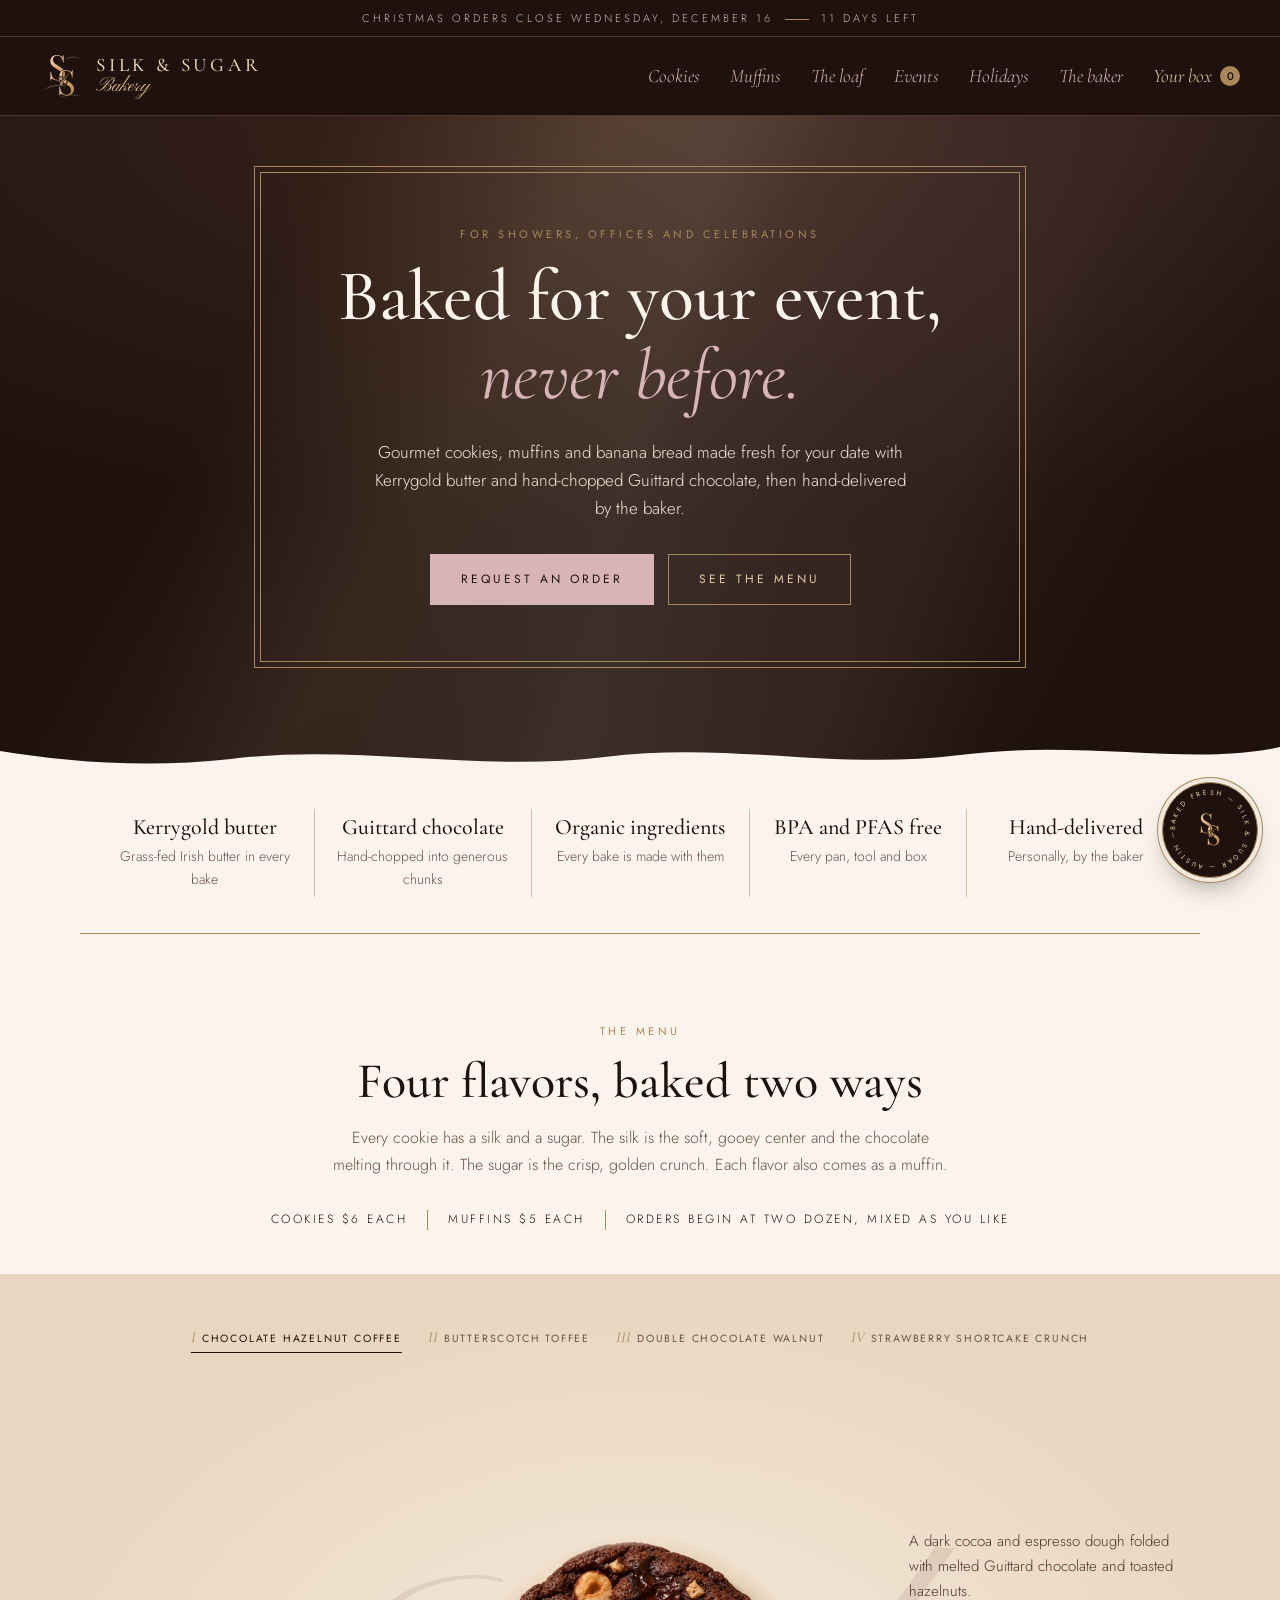
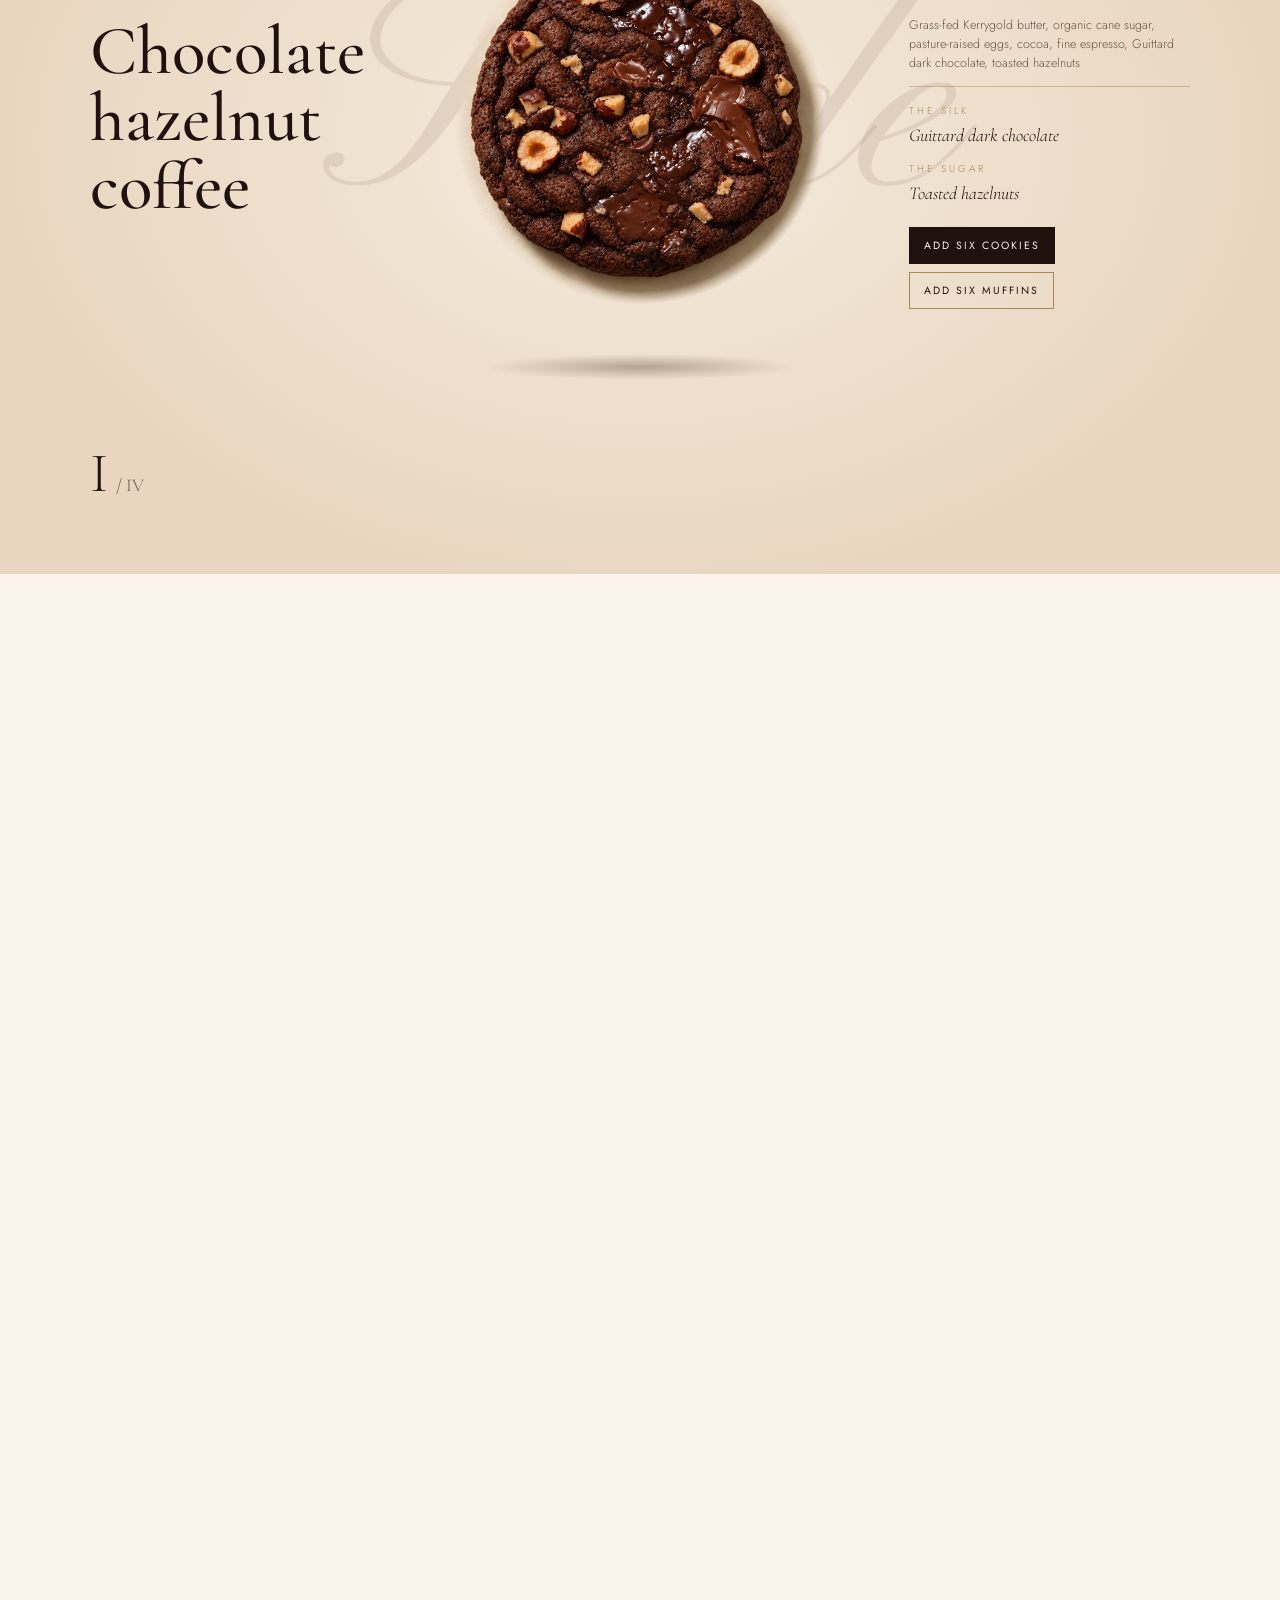
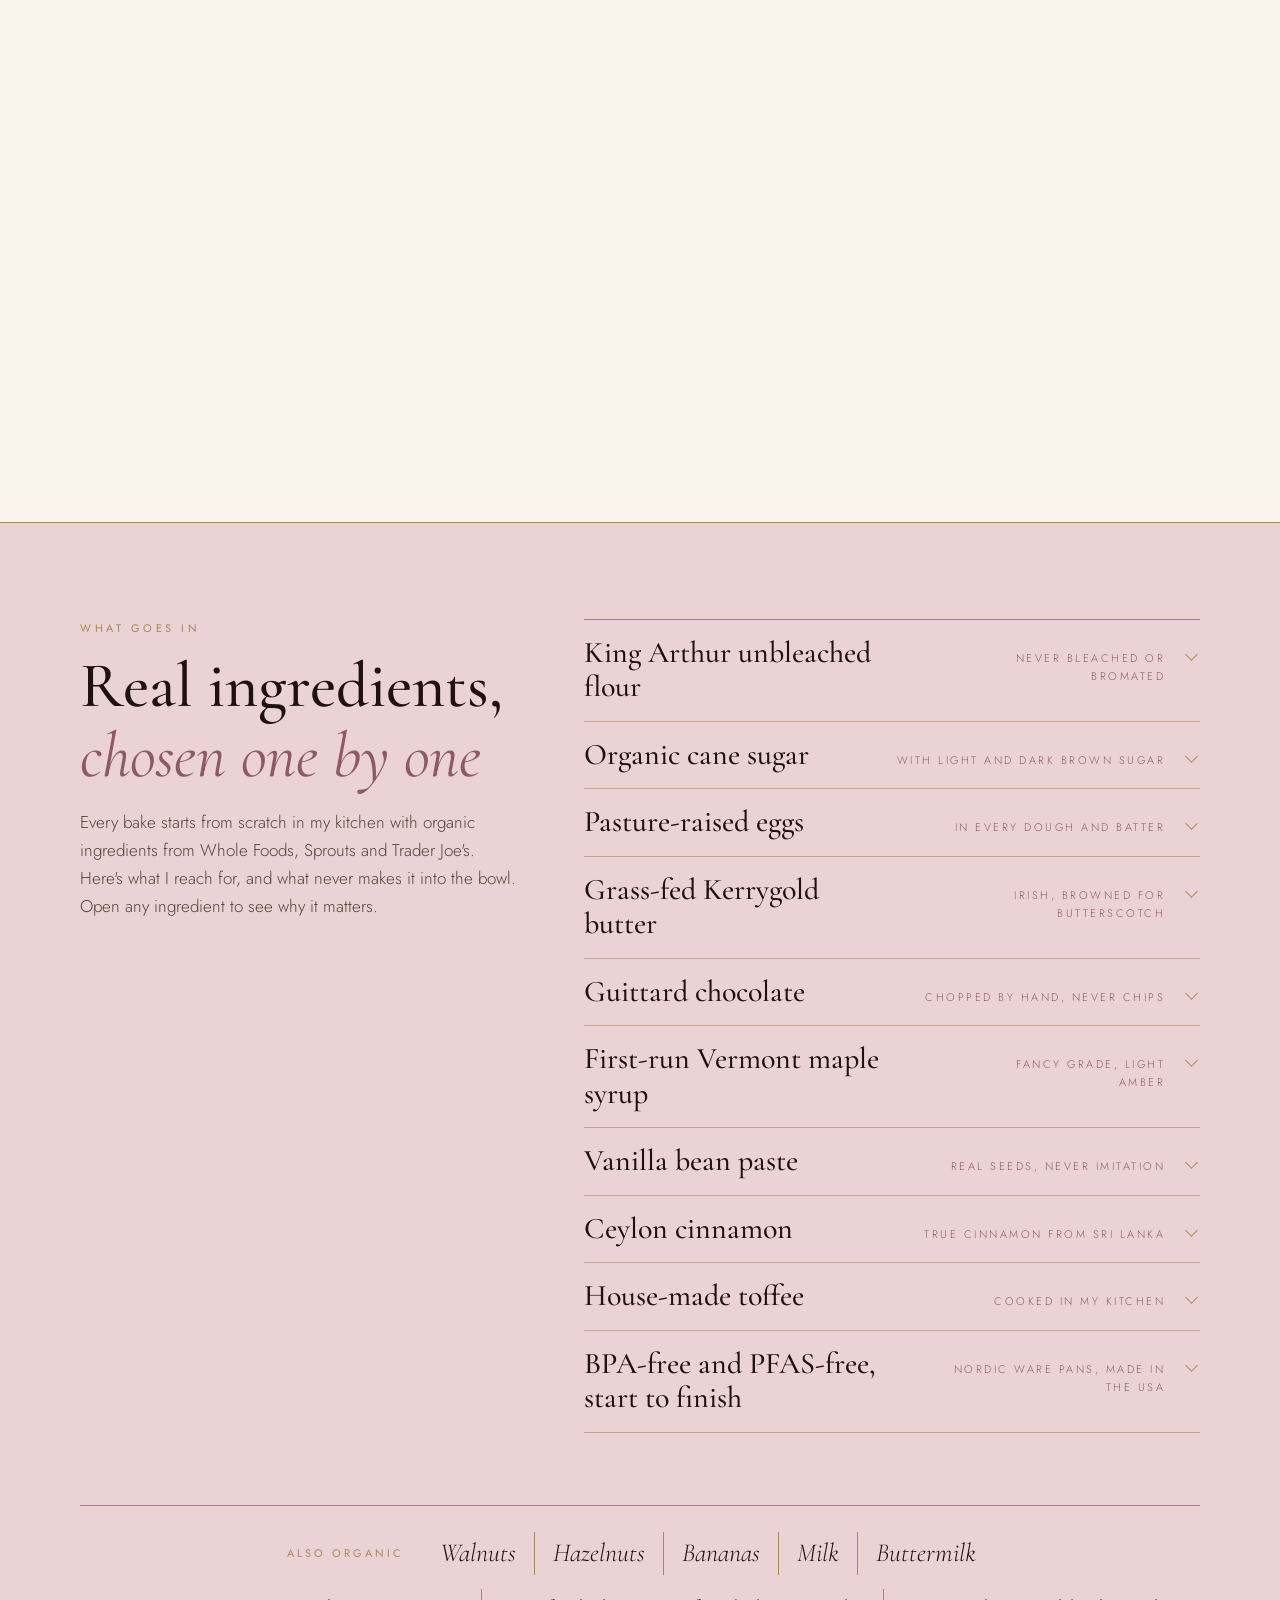
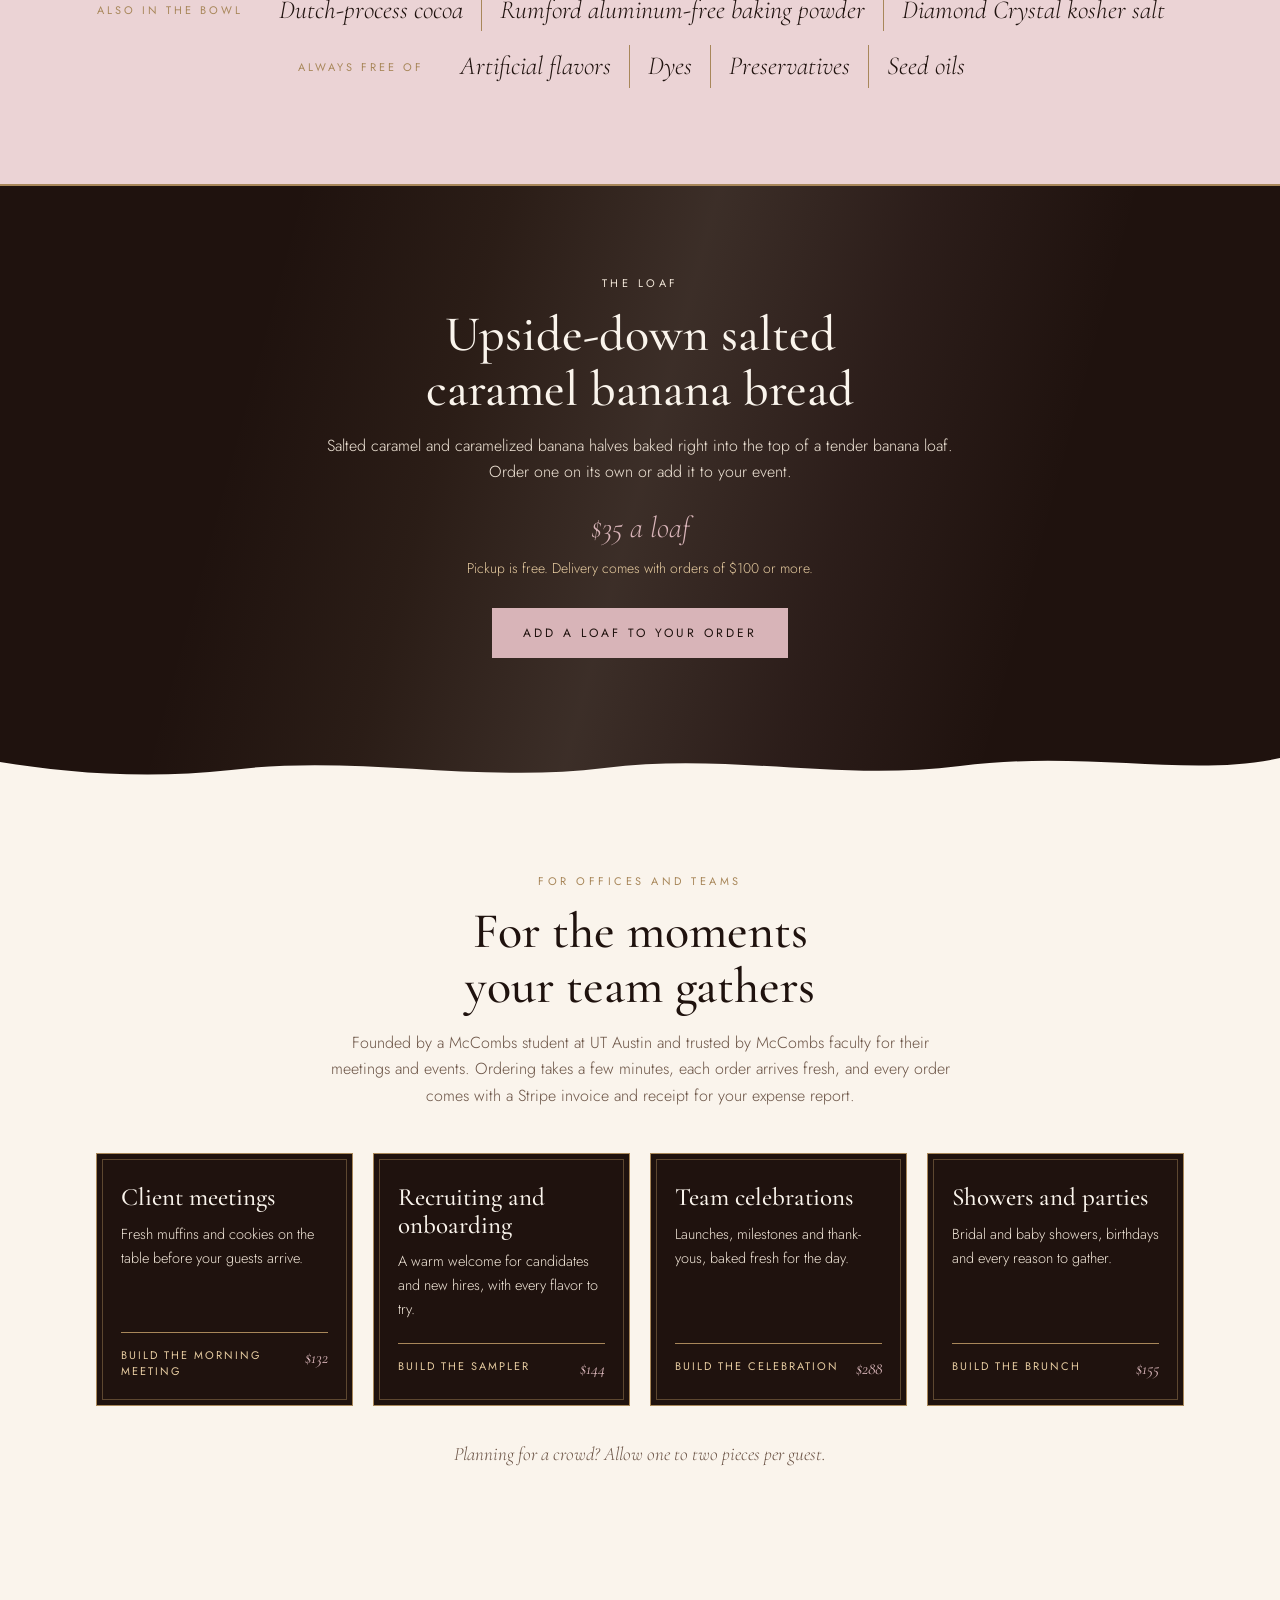
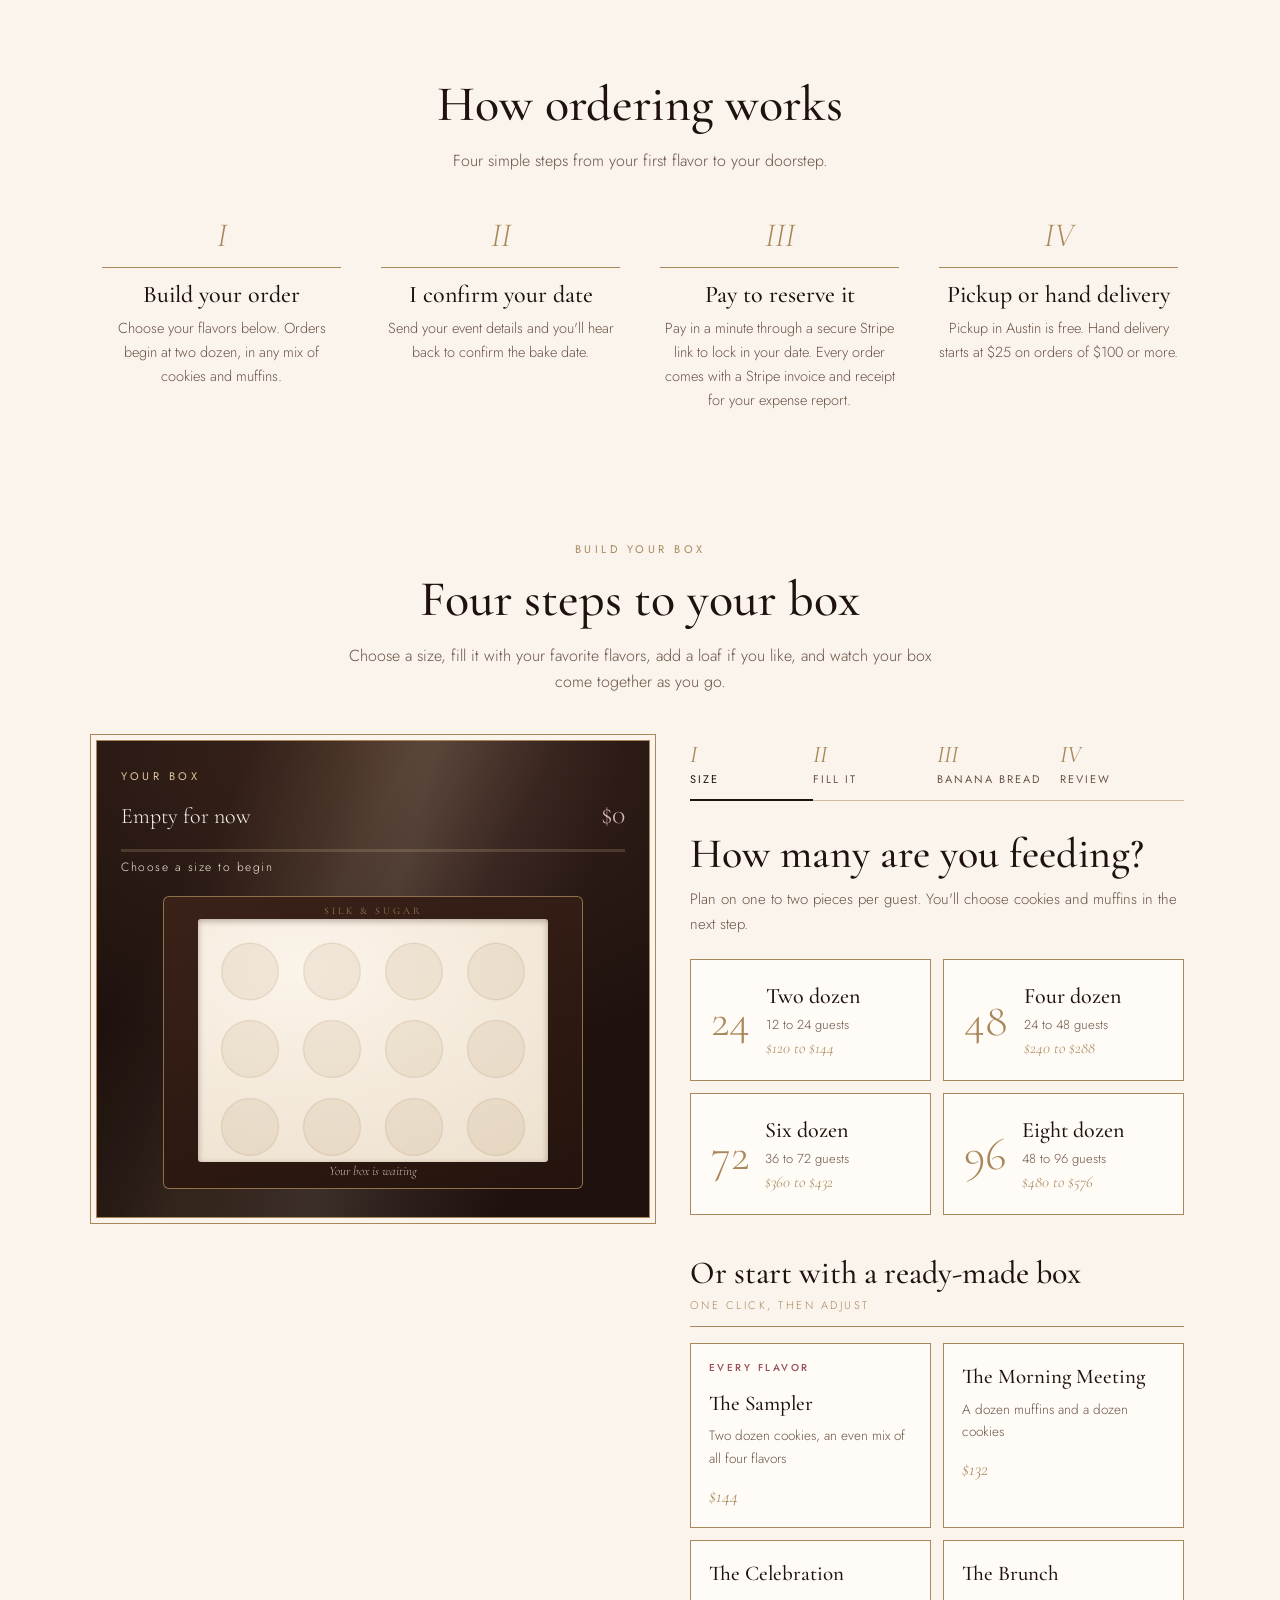
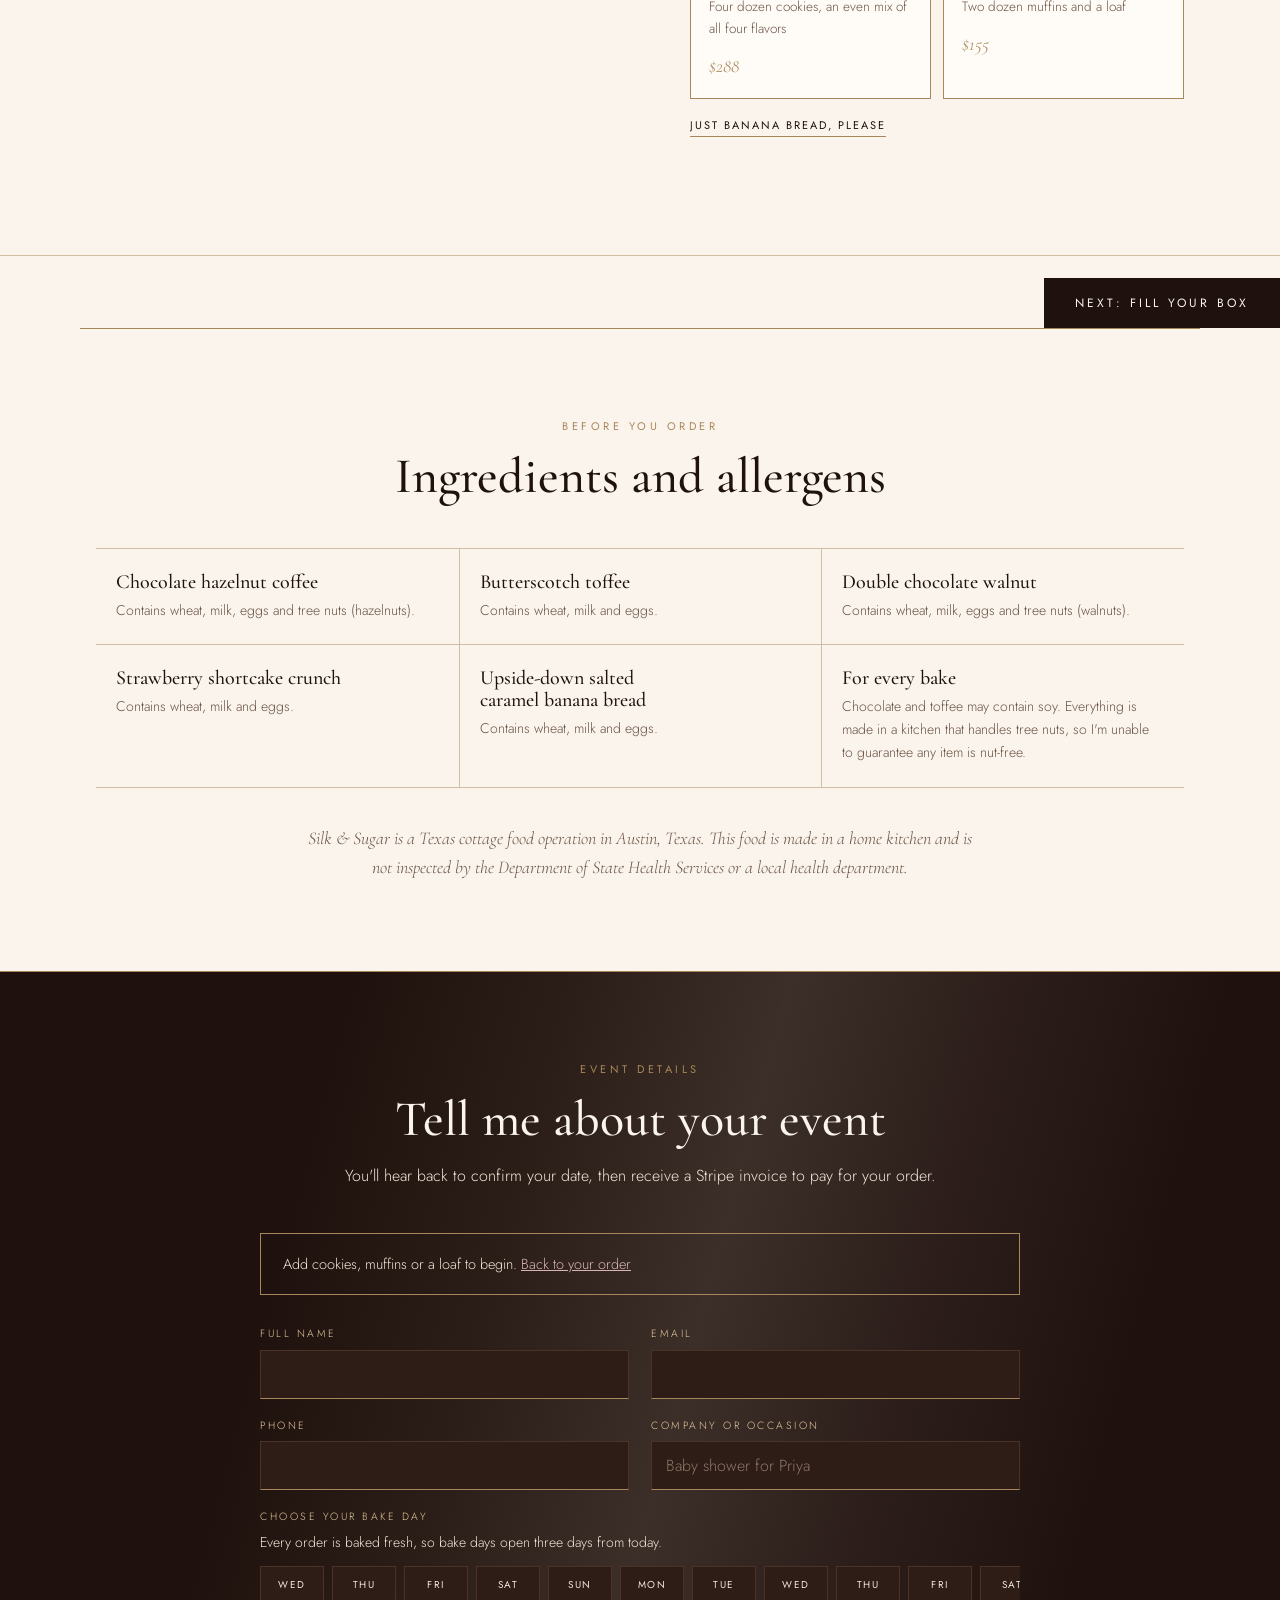
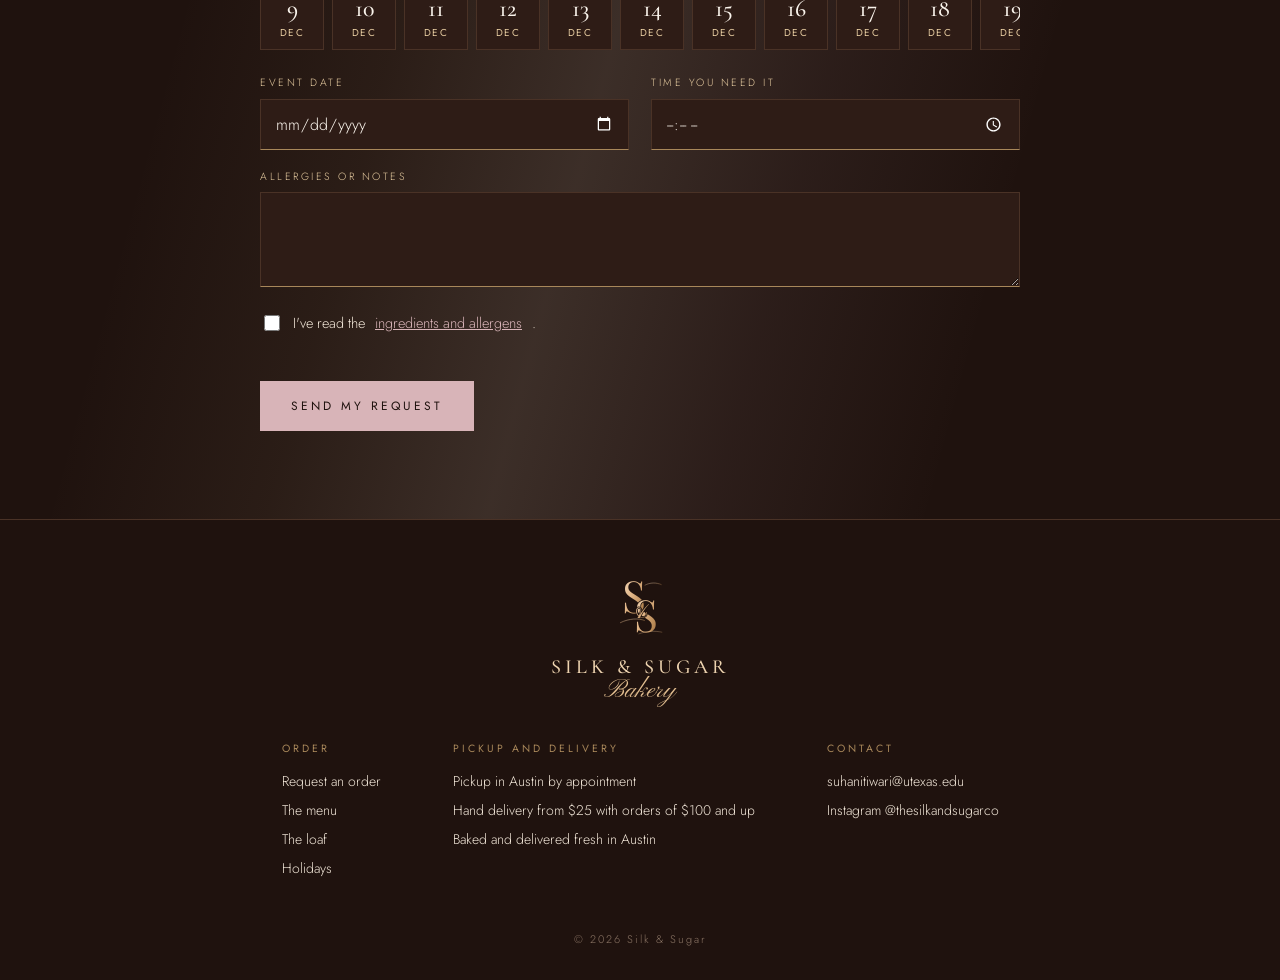
==== commit 5faa98e9: "BPA-free and PFAS-free across bakeware, tools and packaging" ====
--- a/index.html
+++ b/index.html
@@ -82,6 +82,10 @@
         <p>Every bake is made with them</p>
       </div>
       <div class="promise">
+        <h2>BPA and PFAS free</h2>
+        <p>Every pan, tool and box</p>
+      </div>
+      <div class="promise">
         <h2>Hand-delivered</h2>
         <p>Personally, by the baker</p>
       </div>
@@ -236,10 +240,10 @@
           </li>
           <li>
             <details>
-              <summary><strong>PFAS-free bakeware</strong><span>Nordic Ware, made in the USA</span><i class="chev" aria-hidden="true"></i></summary>
-              <div class="pantry-more">
-                <p><b>Many bakeries</b>Many nonstick pans and muffin tins are coated with PTFE, better known as Teflon, one of the PFAS "forever chemicals" that break down slowly and build up in the body.</p>
-                <p><b>Silk &amp; Sugar</b>I bake on Nordic Ware, made in Minneapolis by a family company since 1946. Every cookie, muffin and loaf is mixed, baked and cooled with PFAS-free pans, tins and utensils, and the heavy aluminum heats evenly so the bottoms turn golden instead of scorching.</p>
+              <summary><strong>BPA-free and PFAS-free, start to finish</strong><span>Nordic Ware pans, made in the USA</span><i class="chev" aria-hidden="true"></i></summary>
+              <div class="pantry-more">
+                <p><b>Many bakeries</b>Many nonstick pans and muffin tins are coated with PTFE, better known as Teflon, one of the PFAS "forever chemicals" that break down slowly and build up in the body. Many plastic containers and wraps contain BPA, which can leach into food.</p>
+                <p><b>Silk &amp; Sugar</b>I bake on Nordic Ware, made in Minneapolis by a family company since 1946. Every cookie, muffin and loaf is mixed, baked, cooled, stored and boxed with BPA-free and PFAS-free pans, tins, utensils, containers and packaging. The heavy aluminum also heats evenly, so the bottoms turn golden instead of scorching.</p>
               </div>
             </details>
           </li>
@@ -424,7 +428,7 @@
         <header class="section-head">
           <p class="eyebrow">Event details</p>
           <h2>Tell me about your event</h2>
-          <p>You'll hear back to confirm your date, then receive a Stripe invoice to pay for your order.</p>
+          <p data-checkout="Pay in full through Stripe's secure checkout to reserve your bake day. Your receipt arrives by email right away.">You'll hear back to confirm your date, then receive a Stripe invoice to pay for your order.</p>
         </header>
 
         <form id="order-form" novalidate>
@@ -451,7 +455,7 @@
           <label class="check"><input type="checkbox" name="labels" required> I've read the <a href="#labels">ingredients and allergens</a>.</label>
 
           <p class="form-error" id="form-error" role="alert"></p>
-          <button class="btn btn-rose" type="submit">Send my request</button>
+          <button class="btn btn-rose" type="submit" data-checkout="Pay securely with Stripe">Send my request</button>
         </form>
 
         <div class="thanks" id="thanks" hidden>
--- a/styles.css
+++ b/styles.css
@@ -148,7 +148,7 @@
 /* Promise bar */
 .promises {
   display: grid;
-  grid-template-columns: repeat(4, 1fr);
+  grid-template-columns: repeat(5, 1fr);
   max-width: var(--wrap);
   margin: 0 auto;
   padding: 36px 16px;
@@ -1116,6 +1116,7 @@
   .promise { padding: 4px 10px; }
   .promise + .promise { border-left: 0; }
   .promise:nth-child(2n) { border-left: 0.5px solid rgba(168, 135, 90, .5); }
+  .promise:last-child { grid-column: 1 / -1; }
   .promise h2 { font-size: 19px; }
   .promise p { font-size: 13px; }
   .section, .loaf, .details { padding-top: 64px; padding-bottom: 64px; }
@@ -1214,3 +1215,10 @@
 .fold-seal { position: absolute; left: 50%; top: 50%; width: 96px; height: 96px; margin: -48px 0 0 -48px; border-radius: 50%; background: var(--ristretto); border: 1px solid var(--gold); outline: 0.5px solid var(--gold); outline-offset: 4px; display: flex; align-items: center; justify-content: center; font-family: 'Pinyon Script', cursive; font-size: 34px; color: var(--gold-light); opacity: 0; transform: scale(.7) rotate(-20deg); transition: opacity .3s ease, transform .45s cubic-bezier(.3, 1.4, .5, 1); }
 .fold.is-shut .fold-top, .fold.is-shut .fold-bottom { transform: none; }
 .fold.is-shut .fold-seal { opacity: 1; transform: none; transition-delay: .35s; }
+
+/* Thank-you page after checkout */
+.thanks-hero { background: radial-gradient(120% 90% at 50% 0%, #3A241C 0%, var(--ristretto) 70%); color: var(--ivory); padding: 72px 16px 96px; min-height: 70vh; display: flex; align-items: center; }
+.thanks-hero .hero-frame { max-width: 760px; margin: 0 auto; text-align: center; padding: 52px 28px 56px; border: 1px solid var(--gold); outline: 0.5px solid var(--gold); outline-offset: 5px; }
+.thanks-hero h1 { font-size: clamp(40px, 7vw, 68px); color: var(--ivory); }
+.thanks-hero h1 em { display: block; font-style: italic; font-weight: 400; color: var(--rose); }
+.thanks-hero .lede a { color: var(--rose); }
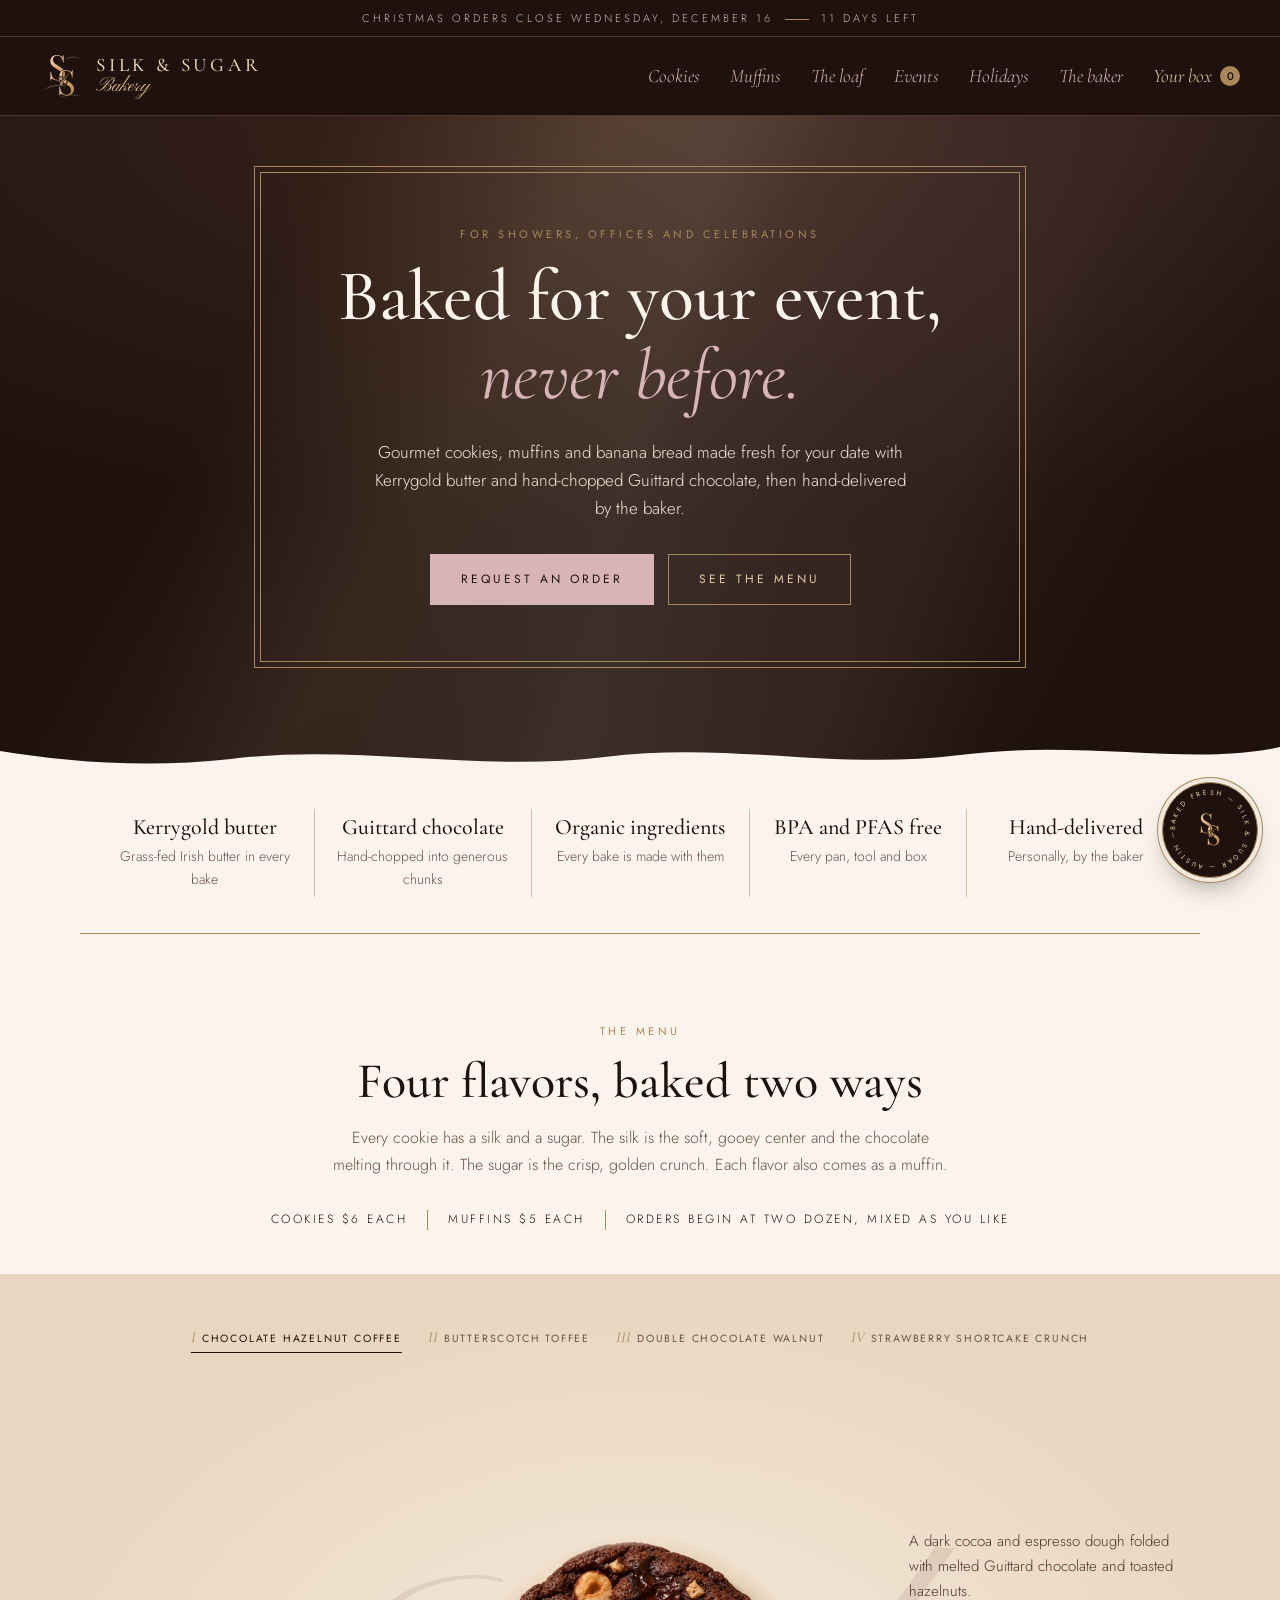
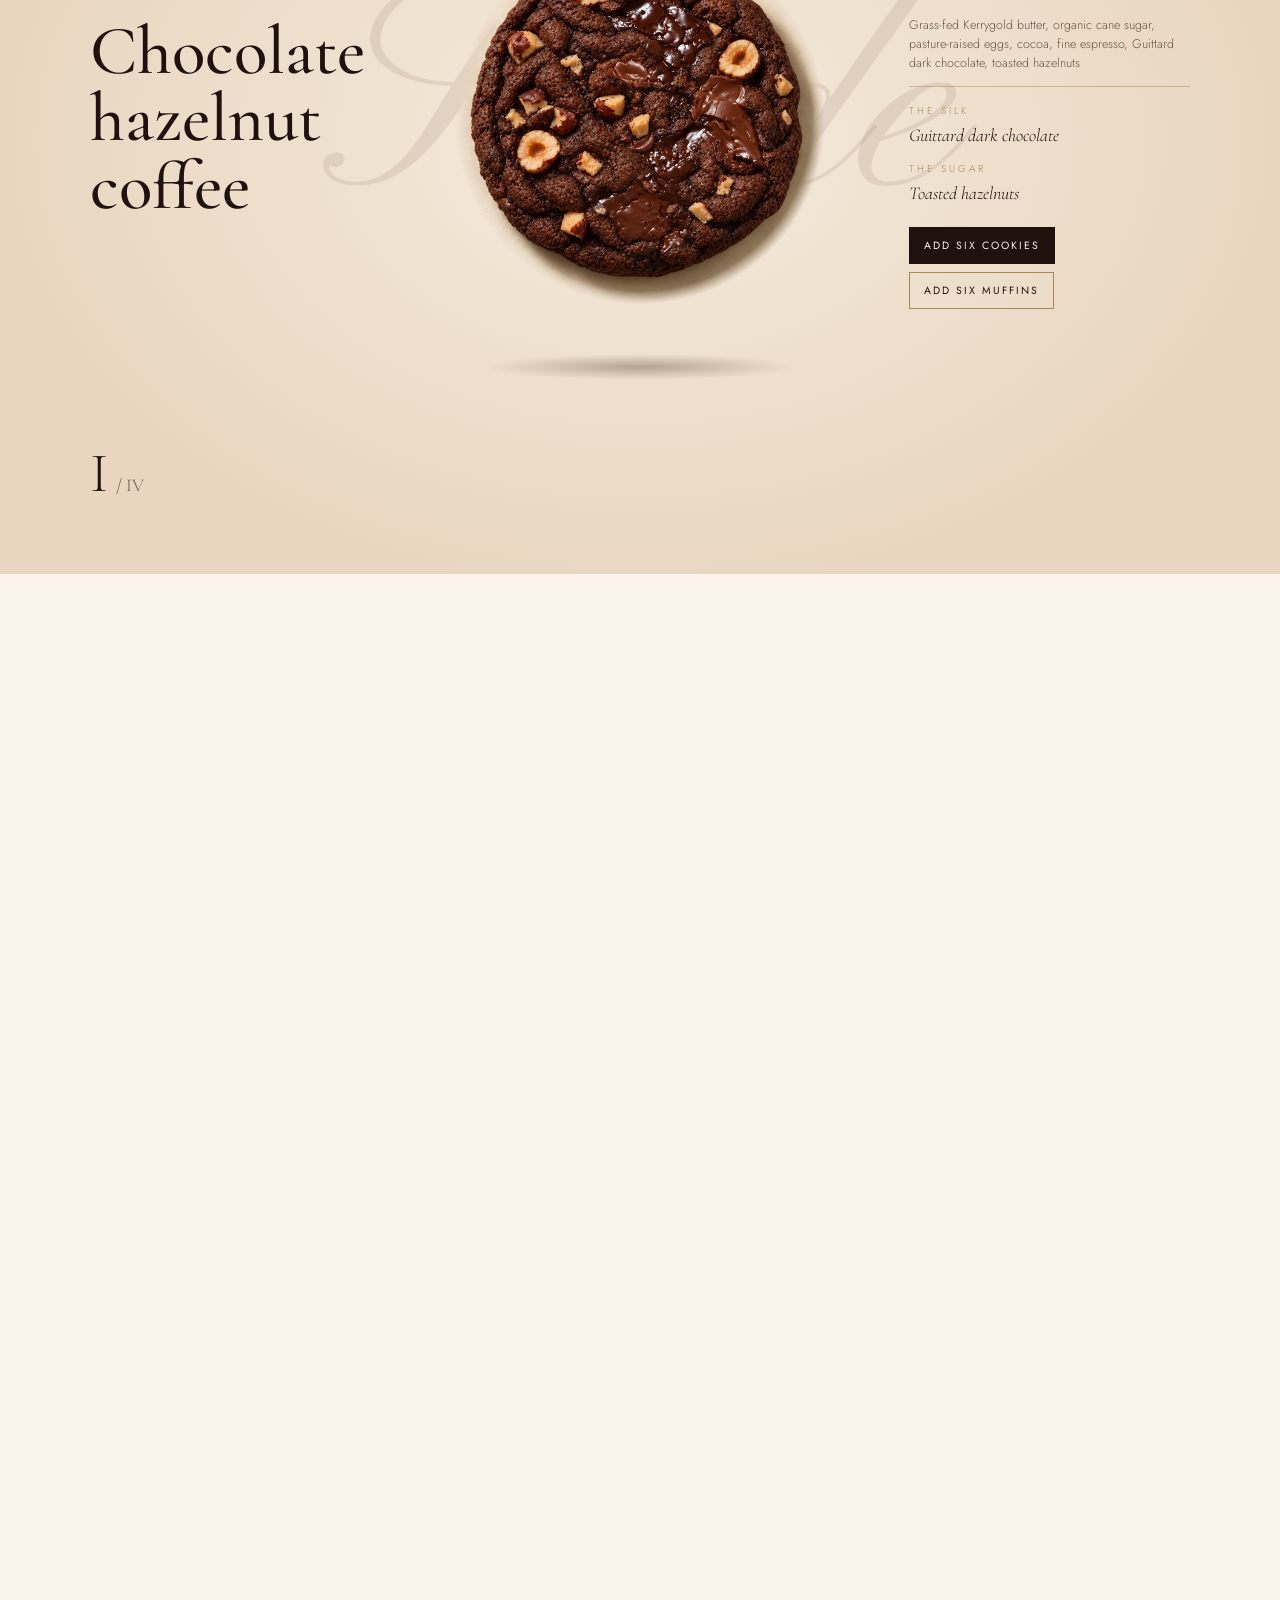
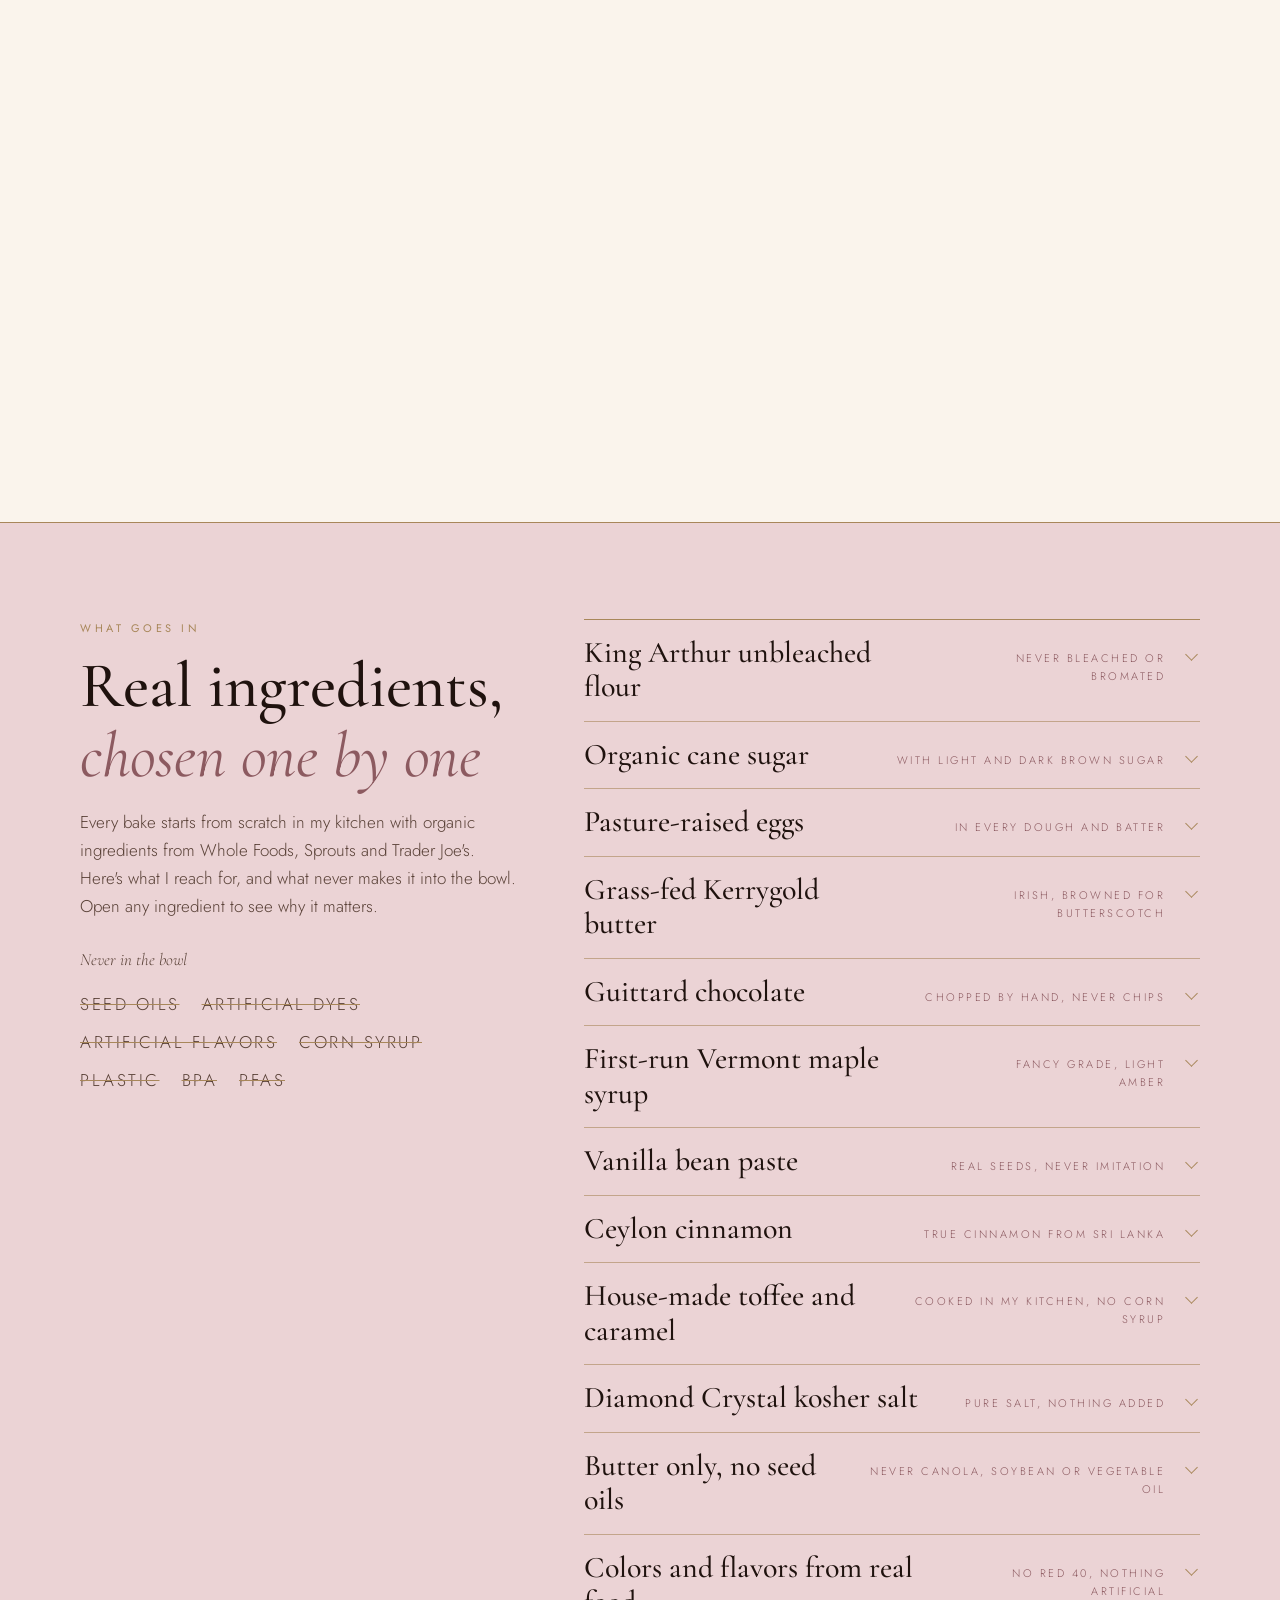
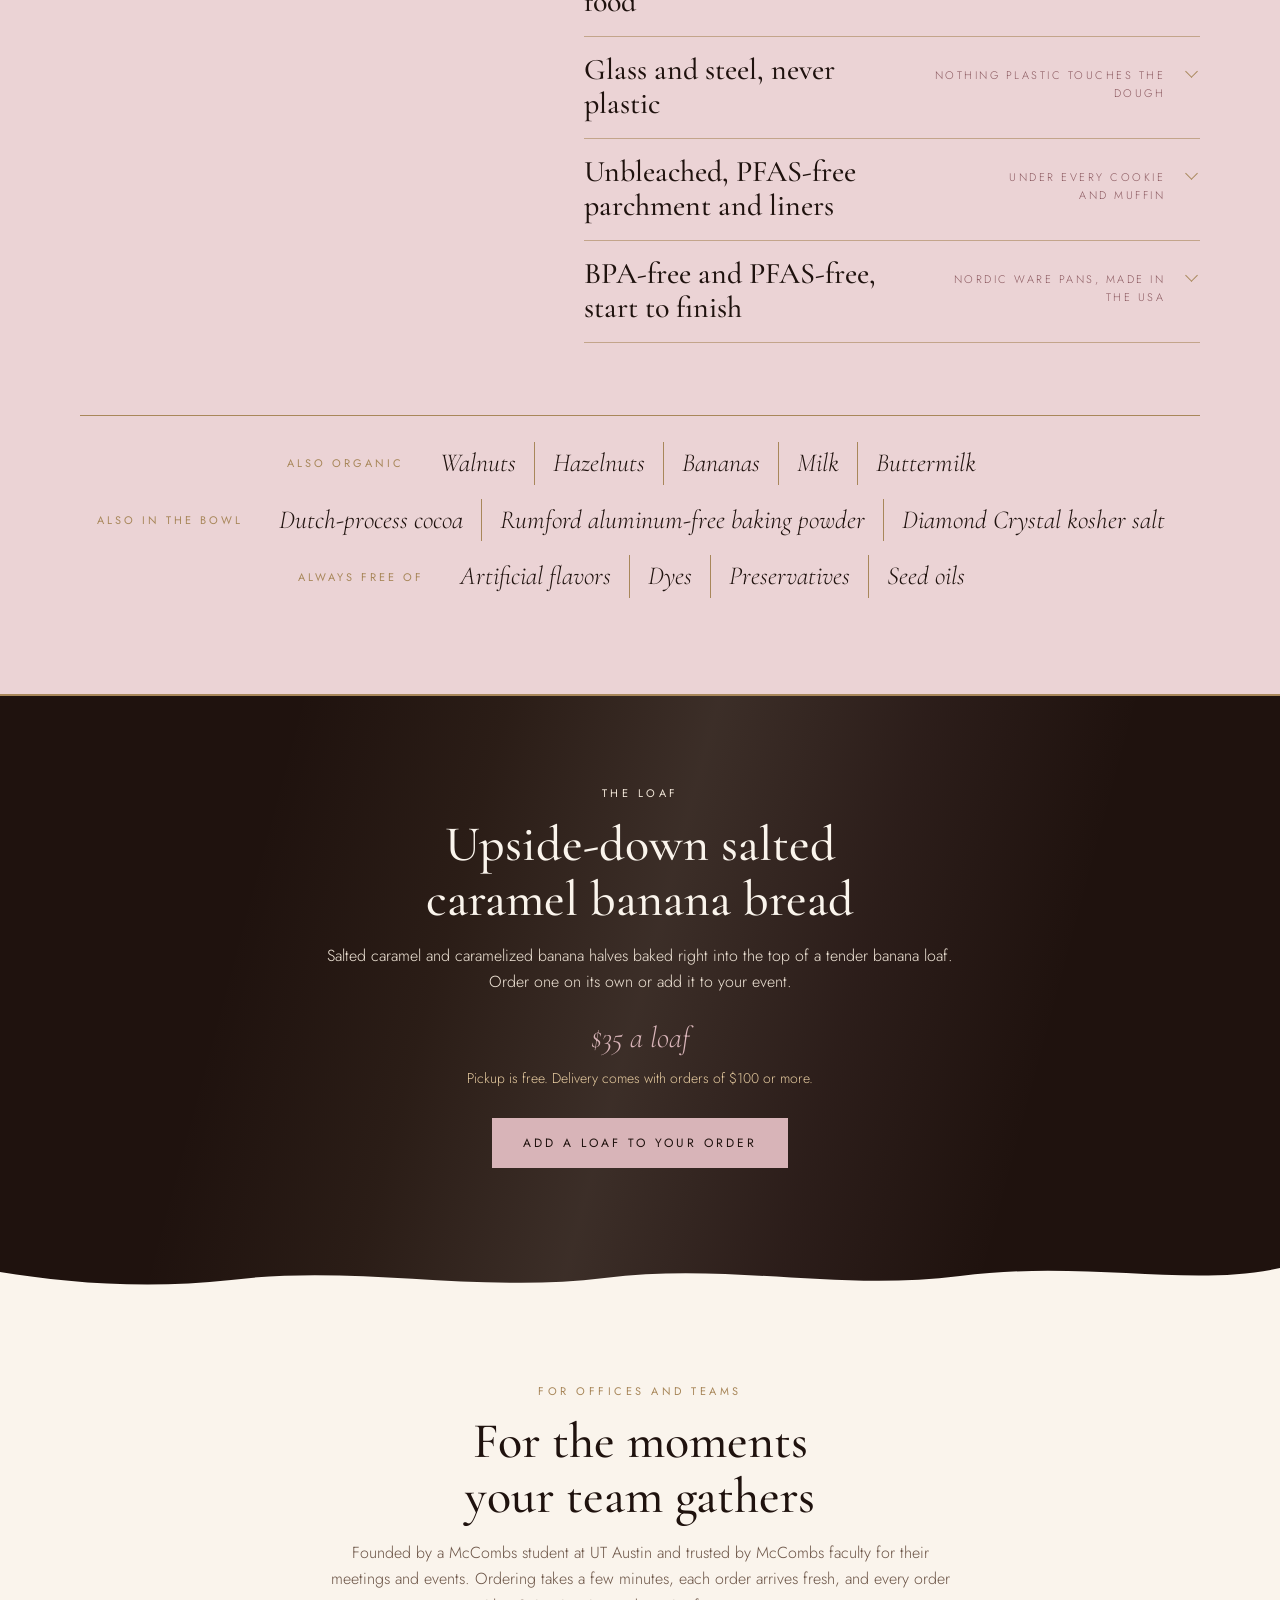
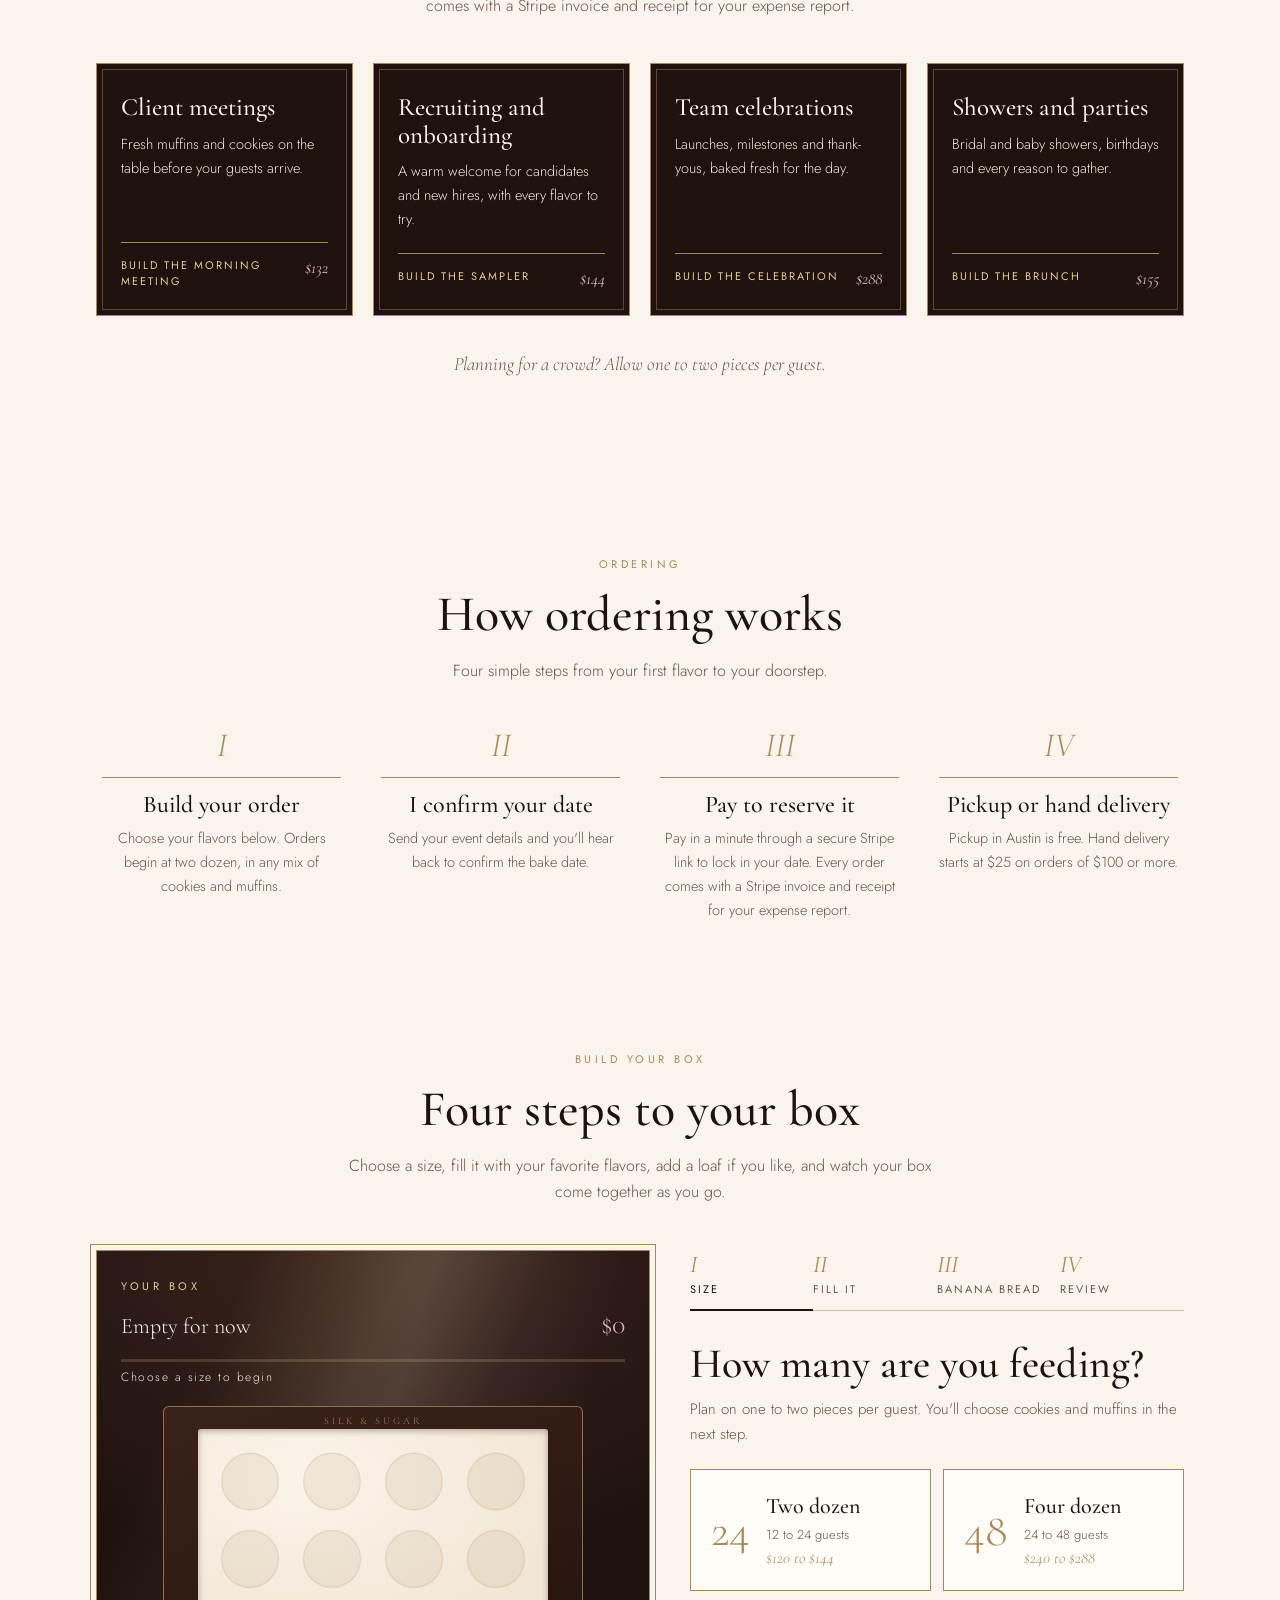
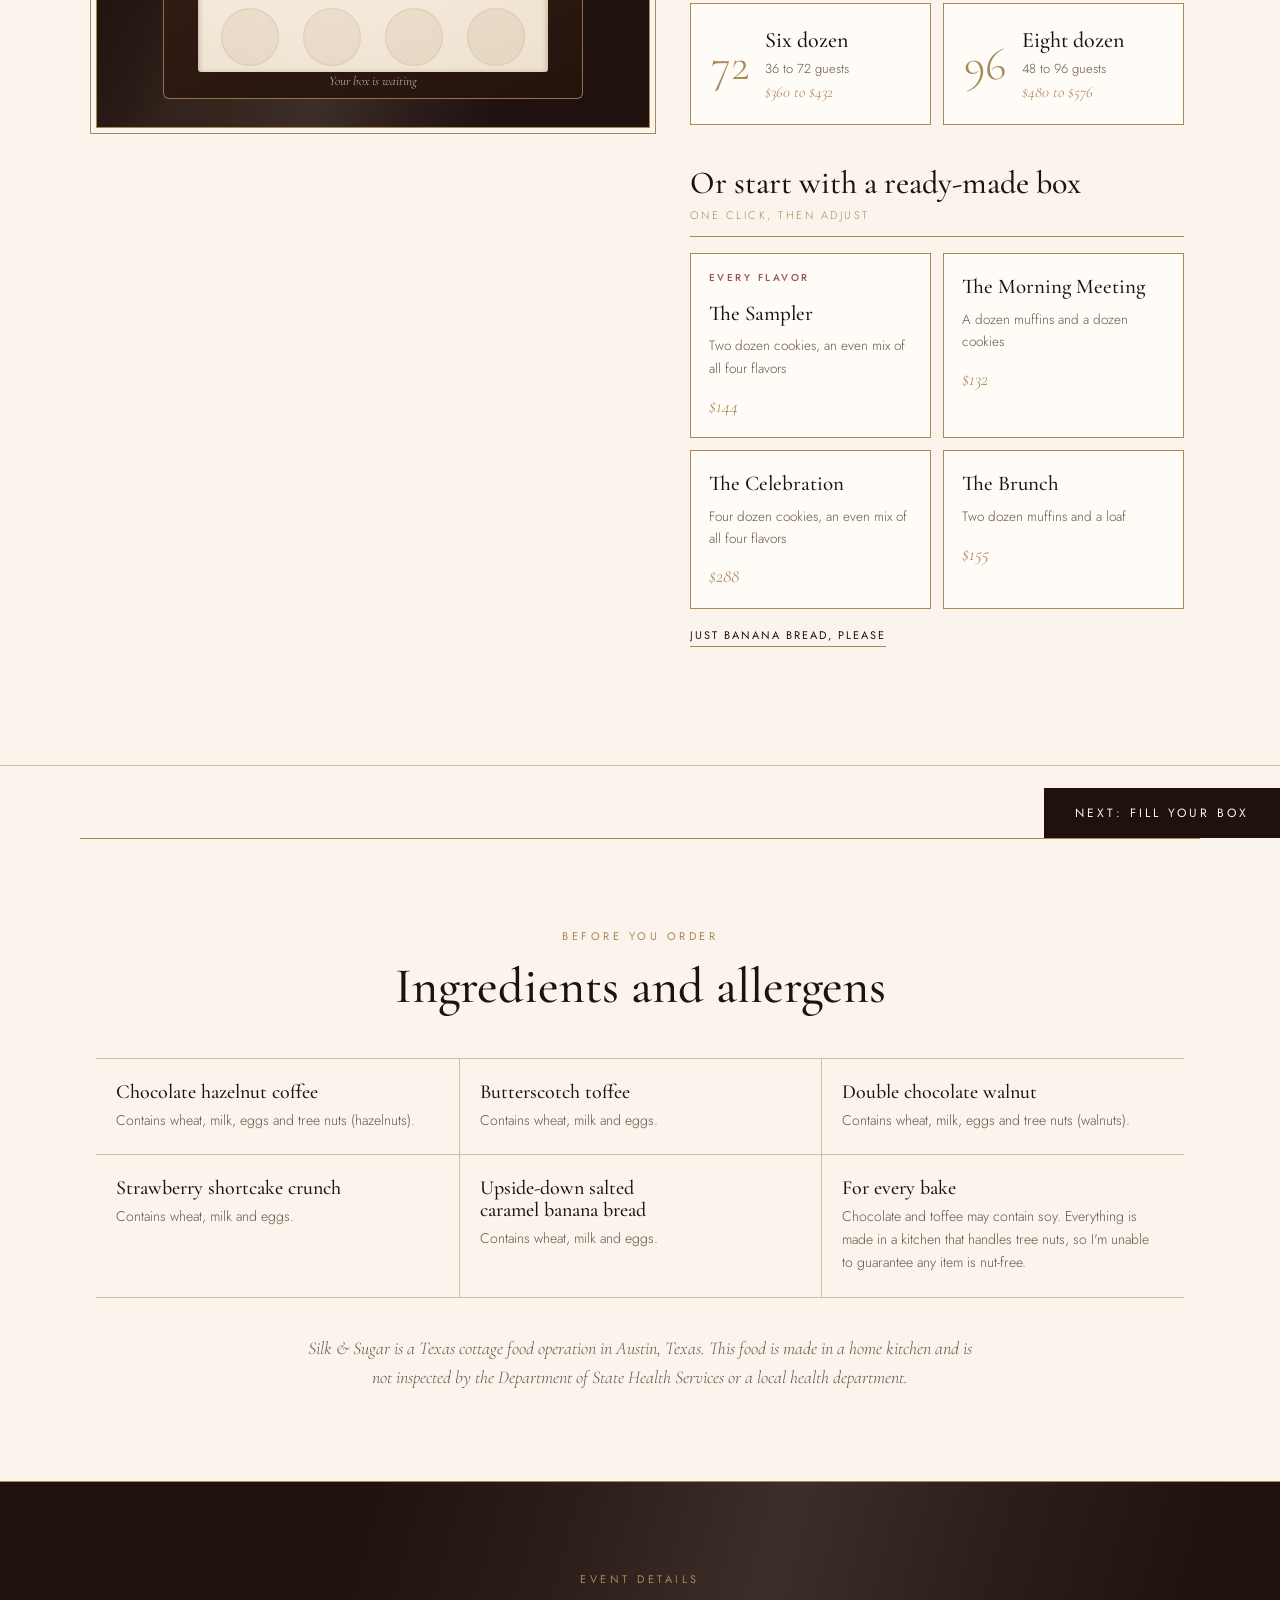
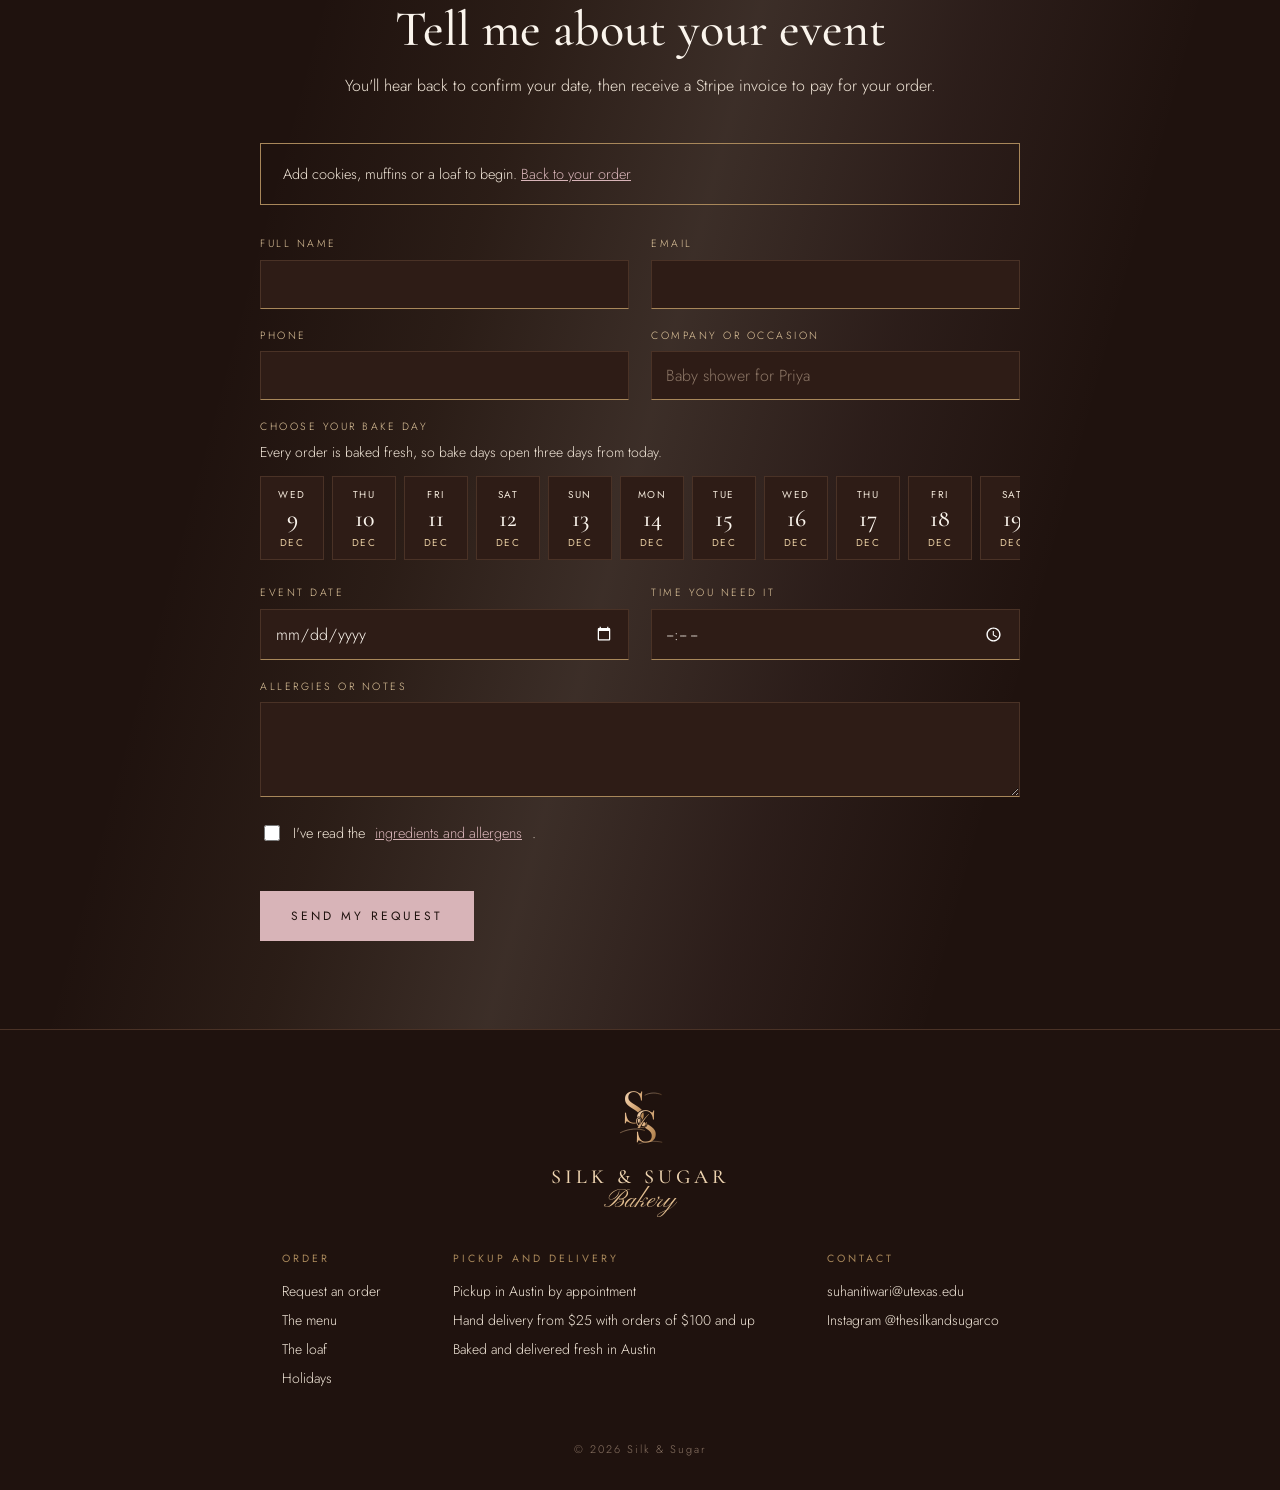
==== commit d4f8b1cc: "Clean kitchen: no seed oils, real colors and flavors, no corn syrup, glass and steel, PFAS-free parc" ====
--- a/index.html
+++ b/index.html
@@ -155,6 +155,10 @@
           <p class="eyebrow">What goes in</p>
           <h2>Real ingredients, <em>chosen one by one</em></h2>
           <p>Every bake starts from scratch in my kitchen with organic ingredients from Whole Foods, Sprouts and Trader Joe's. Here's what I reach for, and what never makes it into the bowl. Open any ingredient to see why it matters.</p>
+          <div class="never" aria-label="Never in the bowl">
+            <p class="never-label">Never in the bowl</p>
+            <p class="never-list"><span>Seed oils</span><span>Artificial dyes</span><span>Artificial flavors</span><span>Corn syrup</span><span>Plastic</span><span>BPA</span><span>PFAS</span></p>
+          </div>
         </header>
         <ul class="pantry-list">
           <li>
@@ -231,10 +235,55 @@
           </li>
           <li>
             <details>
-              <summary><strong>House-made toffee</strong><span>Cooked in my kitchen</span><i class="chev" aria-hidden="true"></i></summary>
-              <div class="pantry-more">
-                <p><b>Many bakeries</b>Store-bought toffee bits often contain vegetable oils and artificial flavor.</p>
-                <p><b>Silk &amp; Sugar</b>I cook my toffee from butter and sugar in my own kitchen until it turns deep amber, then break it into shards. It is the crunch in the butterscotch cookie, and it keeps "nothing artificial" true.</p>
+              <summary><strong>House-made toffee and caramel</strong><span>Cooked in my kitchen, no corn syrup</span><i class="chev" aria-hidden="true"></i></summary>
+              <div class="pantry-more">
+                <p><b>Many bakeries</b>Store-bought toffee bits and caramel often contain corn syrup, vegetable oils and artificial flavor.</p>
+                <p><b>Silk &amp; Sugar</b>I cook my toffee from butter and sugar in my own kitchen until it turns deep amber, then break it into shards. It is the crunch in the butterscotch cookie. My salted caramel is made the same way, and neither one ever sees corn syrup.</p>
+              </div>
+            </details>
+          </li>
+          <li>
+            <details>
+              <summary><strong>Diamond Crystal kosher salt</strong><span>Pure salt, nothing added</span><i class="chev" aria-hidden="true"></i></summary>
+              <div class="pantry-more">
+                <p><b>Many bakeries</b>Many bakeries use iodized table salt with anti-caking agents mixed in, which tastes sharp and dissolves unevenly.</p>
+                <p><b>Silk &amp; Sugar</b>I season every dough with Diamond Crystal kosher salt. Its hollow flakes melt evenly into the dough and bring out the butter and chocolate without any harsh bite.</p>
+              </div>
+            </details>
+          </li>
+          <li>
+            <details>
+              <summary><strong>Butter only, no seed oils</strong><span>Never canola, soybean or vegetable oil</span><i class="chev" aria-hidden="true"></i></summary>
+              <div class="pantry-more">
+                <p><b>Many bakeries</b>Many bakeries stretch their butter with canola, soybean or vegetable oil, shortening or margarine, because they cost less and keep longer.</p>
+                <p><b>Silk &amp; Sugar</b>Every cookie, muffin and loaf gets its richness from Kerrygold butter alone. No seed oils, shortening or margarine ever go into the bowl.</p>
+              </div>
+            </details>
+          </li>
+          <li>
+            <details>
+              <summary><strong>Colors and flavors from real food</strong><span>No Red 40, nothing artificial</span><i class="chev" aria-hidden="true"></i></summary>
+              <div class="pantry-more">
+                <p><b>Many bakeries</b>Many bakeries tint their dough with artificial dyes like Red 40 and lean on imitation vanilla and flavorings.</p>
+                <p><b>Silk &amp; Sugar</b>The pink in my strawberry shortcake crunch comes from freeze-dried strawberries, the coffee from real espresso and the vanilla from real beans. Nothing artificial colors or flavors a single bake.</p>
+              </div>
+            </details>
+          </li>
+          <li>
+            <details>
+              <summary><strong>Glass and steel, never plastic</strong><span>Nothing plastic touches the dough</span><i class="chev" aria-hidden="true"></i></summary>
+              <div class="pantry-more">
+                <p><b>Many bakeries</b>Many kitchens mix, scoop and store dough in plastic bowls, tubs and wrap.</p>
+                <p><b>Silk &amp; Sugar</b>I mix in glass and stainless steel bowls, work with stainless steel and wooden tools, and store everything in glass or steel. No plastic ever touches your bake.</p>
+              </div>
+            </details>
+          </li>
+          <li>
+            <details>
+              <summary><strong>Unbleached, PFAS-free parchment and liners</strong><span>Under every cookie and muffin</span><i class="chev" aria-hidden="true"></i></summary>
+              <div class="pantry-more">
+                <p><b>Many bakeries</b>Many parchment papers and baking cups are bleached with chlorine, and some grease-proof papers are treated with PFAS so they shed butter.</p>
+                <p><b>Silk &amp; Sugar</b>Every cookie bakes on unbleached, PFAS-free parchment, and every muffin bakes in an unbleached, PFAS-free liner.</p>
               </div>
             </details>
           </li>
--- a/styles.css
+++ b/styles.css
@@ -1078,6 +1078,12 @@
   transition: opacity .6s ease;
 }
 .brocade.is-lit { opacity: 1; }
+
+/* Never in the bowl */
+.never { margin: 26px 0 0; }
+.never-label { margin: 0 0 10px; font-family: var(--serif); font-style: italic; font-size: 20px; color: var(--gold); }
+.never-list { margin: 0; display: flex; flex-wrap: wrap; gap: 10px 22px; font-size: 11px; letter-spacing: 2.5px; text-transform: uppercase; color: var(--ink); }
+.never-list span { text-decoration: line-through; text-decoration-color: var(--gold); text-decoration-thickness: 1px; }
 
 /* Tablet */
 @media (max-width: 980px) {
